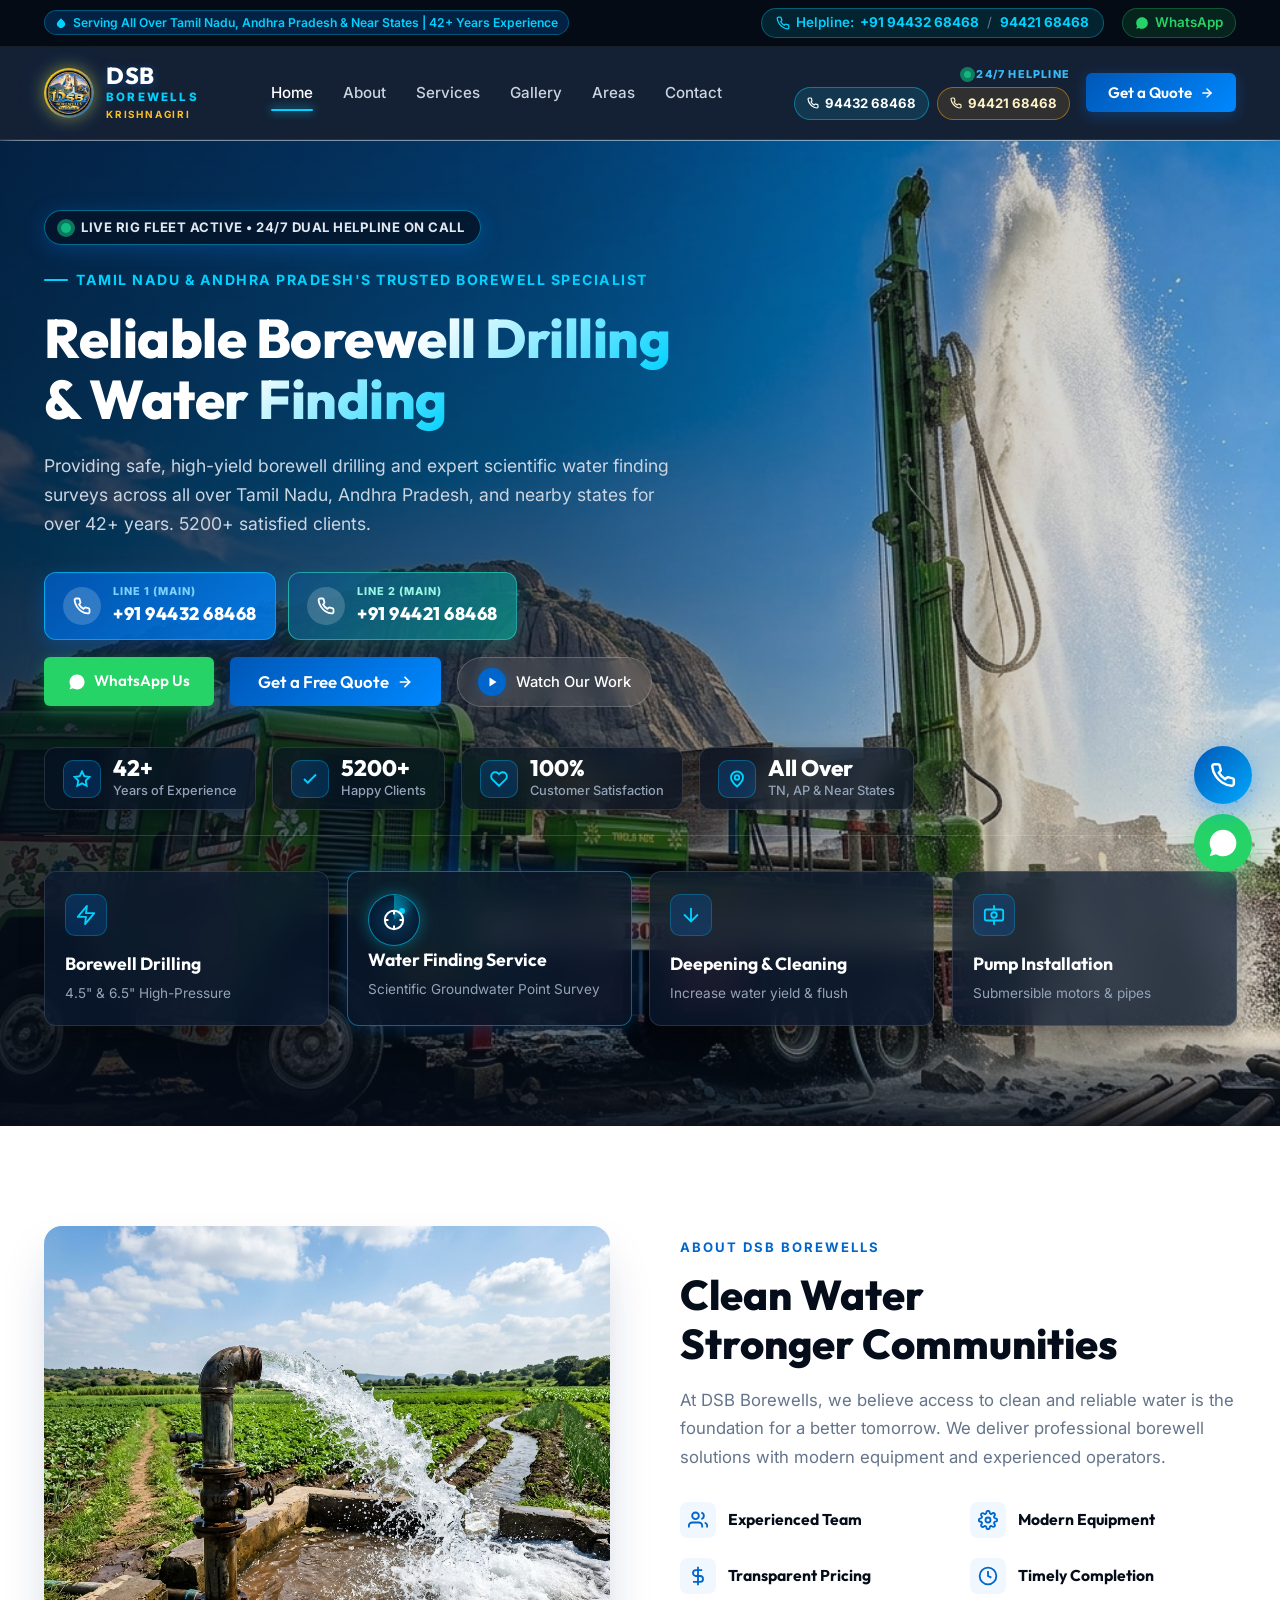
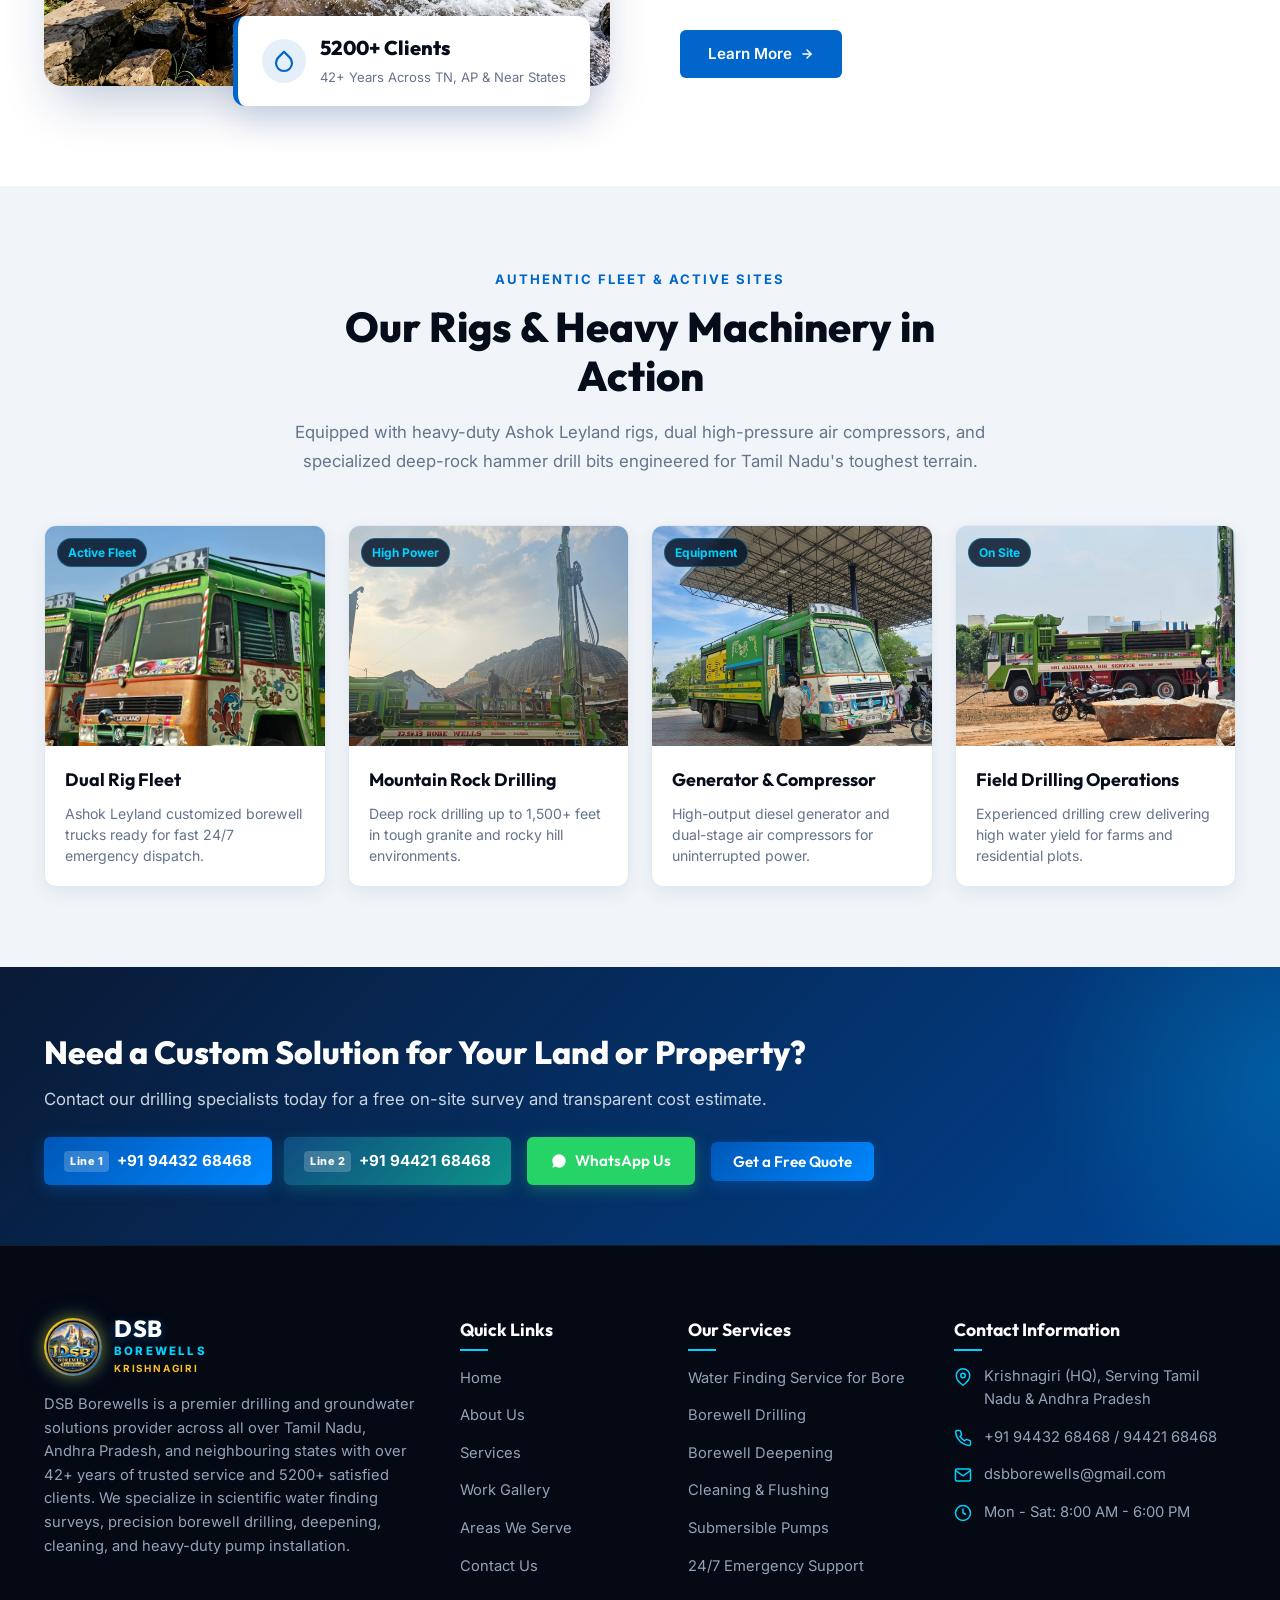
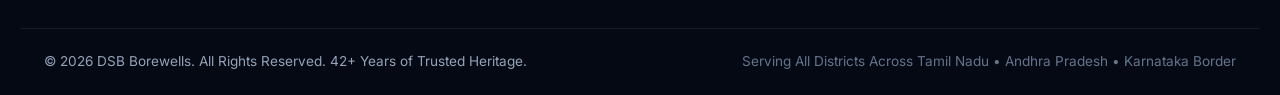
==== index.html @ 8cb4c027 "first commit" ====
<!DOCTYPE html>
<html lang="en">
<head>
  <meta charset="UTF-8">
  <meta name="viewport" content="width=device-width, initial-scale=1.0">
  <title>DSB Borewells | Borewell Drilling &amp; Water Finding Service</title>
  <meta name="description" content="DSB Borewells provides safe, reliable borewell drilling, scientific water finding survey, deepening, cleaning, and pump installation across Tamil Nadu, Andhra Pradesh &amp; near states. 42+ years exp.">
  <link rel="stylesheet" href="css/style.css">
  <link rel="icon" type="image/jpeg" href="assets/images/dsb-logo.jpg">
</head>
<body>

  <!-- Top Notification Bar -->
  <div class="top-bar">
    <div class="container">
      <div class="top-bar-left">
        <span class="top-badge">
          <svg width="12" height="12" viewBox="0 0 24 24" fill="currentColor">
            <path d="M12 2.69l5.66 5.66a8 8 0 1 1-11.31 0z"/>
          </svg>
          Serving All Over Tamil Nadu, Andhra Pradesh &amp; Near States | 42+ Years Experience
        </span>
      </div>
      <div class="top-bar-right">
        <div class="top-call-group">
          <svg width="14" height="14" viewBox="0 0 24 24" fill="none" stroke="currentColor" stroke-width="2.2" stroke-linecap="round" stroke-linejoin="round">
            <path d="M22 16.92v3a2 2 0 0 1-2.18 2 19.79 19.79 0 0 1-8.63-3.07 19.5 19.5 0 0 1-6-6 19.79 19.79 0 0 1-3.07-8.67A2 2 0 0 1 4.11 2h3a2 2 0 0 1 2 1.72 12.84 12.84 0 0 0 .7 2.81 2 2 0 0 1-.45 2.11L8.09 9.91a16 16 0 0 0 6 6l1.27-1.27a2 2 0 0 1 2.11-.45 12.84 12.84 0 0 0 2.81.7A2 2 0 0 1 22 16.92z"></path>
          </svg>
          <span>Helpline:</span>
          <a href="tel:+919443268468" class="top-call-num" title="Call Primary Line 1: +91 94432 68468">+91 94432 68468</a>
          <span class="top-call-sep">/</span>
          <a href="tel:+919442168468" class="top-call-num" title="Call Alternate Line 2: +91 94421 68468">94421 68468</a>
        </div>
        <a href="https://wa.me/919443268468?text=Hi%20DSB%20Borewells,%20I%20would%20like%20to%20get%20a%20quote" target="_blank" rel="noopener noreferrer" class="top-whatsapp-link">
          <svg width="14" height="14" viewBox="0 0 24 24" fill="currentColor">
            <path d="M17.472 14.382c-.301-.15-1.777-.877-2.052-.977-.275-.1-.476-.15-.676.15-.2.301-.777.977-.952 1.177-.175.2-.351.226-.652.075-.301-.15-1.27-.468-2.42-1.493-.895-.798-1.5-1.784-1.675-2.085-.175-.301-.019-.464.132-.614.135-.135.301-.351.451-.527.151-.176.201-.301.302-.502.1-.2.05-.376-.025-.526-.075-.15-.676-1.63-.927-2.232-.244-.587-.492-.507-.676-.516-.175-.008-.376-.01-.577-.01-.2 0-.527.075-.803.376s-1.053 1.028-1.053 2.508 1.078 2.909 1.229 3.11c.15.2 2.122 3.24 5.141 4.542.718.31 1.279.495 1.716.634.721.23 1.378.197 1.897.12.578-.087 1.777-.727 2.028-1.43.25-.702.25-1.304.175-1.43-.075-.125-.276-.2-.577-.35zM12.04 2C6.52 2 2.03 6.49 2.03 12c0 1.98.58 3.82 1.58 5.38L2 22l4.77-1.57C8.24 21.32 10.08 22 12.04 22c5.52 0 10.01-4.49 10.01-10S17.56 2 12.04 2z"/>
          </svg>
          WhatsApp
        </a>
      </div>
    </div>
  </div>

  <!-- Main Navigation -->
  <header class="main-nav" id="mainNav">
    <div class="container nav-container">
      <a href="index.html" class="logo" title="DSB Borewells - Krishnagiri">
        <div class="logo-crest">
          <img src="assets/images/dsb-logo.jpg" alt="DSB Borewells Krishnagiri Logo" class="brand-logo-img">
          <span class="logo-pulse-ring"></span>
        </div>
        <div class="logo-text">
          <span class="brand-name">DSB</span>
          <span class="brand-sub">BOREWELLS</span>
          <span class="brand-loc">KRISHNAGIRI</span>
        </div>
      </a>

      <nav class="nav-menu" id="navMenu">
        <a href="index.html" class="nav-link active">Home</a>
        <a href="about.html" class="nav-link">About</a>
        <a href="services.html" class="nav-link">Services</a>
        <a href="gallery.html" class="nav-link">Gallery</a>
        <a href="areas.html" class="nav-link">Areas</a>
        <a href="contact.html" class="nav-link">Contact</a>
      </nav>

      <div class="nav-actions">
        <div class="nav-call-dual">
          <div class="nav-call-dual-header">
            <span class="live-pulse-beacon" style="width: 7px; height: 7px;"></span> 24/7 HELPLINE
          </div>
          <div class="nav-call-dual-links">
            <a href="tel:+919443268468" class="nav-call-pill" title="Call Line 1: +91 94432 68468">
              <svg width="12" height="12" viewBox="0 0 24 24" fill="none" stroke="currentColor" stroke-width="2.3"><path d="M22 16.92v3a2 2 0 0 1-2.18 2 19.79 19.79 0 0 1-8.63-3.07 19.5 19.5 0 0 1-6-6 19.79 19.79 0 0 1-3.07-8.67A2 2 0 0 1 4.11 2h3a2 2 0 0 1 2 1.72 12.84 12.84 0 0 0 .7 2.81 2 2 0 0 1-.45 2.11L8.09 9.91a16 16 0 0 0 6 6l1.27-1.27a2 2 0 0 1 2.11-.45 12.84 12.84 0 0 0 2.81.7A2 2 0 0 1 22 16.92z"></path></svg>
              <span>94432 68468</span>
            </a>
            <a href="tel:+919442168468" class="nav-call-pill alt-line" title="Call Line 2: +91 94421 68468">
              <svg width="12" height="12" viewBox="0 0 24 24" fill="none" stroke="currentColor" stroke-width="2.3"><path d="M22 16.92v3a2 2 0 0 1-2.18 2 19.79 19.79 0 0 1-8.63-3.07 19.5 19.5 0 0 1-6-6 19.79 19.79 0 0 1-3.07-8.67A2 2 0 0 1 4.11 2h3a2 2 0 0 1 2 1.72 12.84 12.84 0 0 0 .7 2.81 2 2 0 0 1-.45 2.11L8.09 9.91a16 16 0 0 0 6 6l1.27-1.27a2 2 0 0 1 2.11-.45 12.84 12.84 0 0 0 2.81.7A2 2 0 0 1 22 16.92z"></path></svg>
              <span>94421 68468</span>
            </a>
          </div>
        </div>
        <button class="btn-primary open-quote-modal" id="headerQuoteBtn">
          Get a Quote
          <svg width="14" height="14" viewBox="0 0 24 24" fill="none" stroke="currentColor" stroke-width="2.5" stroke-linecap="round" stroke-linejoin="round">
            <line x1="5" y1="12" x2="19" y2="12"></line>
            <polyline points="12 5 19 12 12 19"></polyline>
          </svg>
        </button>
        <button class="mobile-toggle" id="mobileToggle" aria-label="Toggle navigation">
          <span></span>
          <span></span>
          <span></span>
        </button>
      </div>
    </div>
  </header>

  <!-- Hero Section -->
  <section class="hero-section">
    <div class="hero-bg-wrapper">
      <img src="assets/images/hero-rig.jpg" alt="DSB Borewells Industrial Drilling Rig in Action" class="hero-bg-img">
      <canvas id="heroWaterCanvas" class="hero-water-canvas"></canvas>
      <div class="hero-gradient-overlay"></div>
      <div class="hero-gradient-bottom"></div>
    </div>

    <div class="container">
      <div class="hero-content">
        <!-- Live Field Dispatch Status Pill -->
        <div class="hero-live-status-pill">
          <span class="live-pulse-beacon"></span>
          <span>LIVE RIG FLEET ACTIVE &bull; 24/7 DUAL HELPLINE ON CALL</span>
        </div>

        <div class="hero-eyebrow">Tamil Nadu &amp; Andhra Pradesh's Trusted Borewell Specialist</div>
        <h1 class="hero-title">
          Reliable <span>Borewell Drilling</span> &amp; <span>Water Finding</span>
        </h1>
        <p class="hero-description">
          Providing safe, high-yield borewell drilling and expert scientific water finding surveys across all over Tamil Nadu, Andhra Pradesh, and nearby states for over 42+ years. 5200+ satisfied clients.
        </p>

        <!-- Prominent Dual Line Calling & WhatsApp Actions -->
        <div class="hero-cta-group">
          <div class="hero-dual-call-wrapper">
            <a href="tel:+919443268468" class="btn-dual-call-card tilt-card" title="Call Primary Line 1: +91 94432 68468">
              <div class="dual-call-icon">
                <svg width="18" height="18" viewBox="0 0 24 24" fill="none" stroke="currentColor" stroke-width="2.4"><path d="M22 16.92v3a2 2 0 0 1-2.18 2 19.79 19.79 0 0 1-8.63-3.07 19.5 19.5 0 0 1-6-6 19.79 19.79 0 0 1-3.07-8.67A2 2 0 0 1 4.11 2h3a2 2 0 0 1 2 1.72 12.84 12.84 0 0 0 .7 2.81 2 2 0 0 1-.45 2.11L8.09 9.91a16 16 0 0 0 6 6l1.27-1.27a2 2 0 0 1 2.11-.45 12.84 12.84 0 0 0 2.81.7A2 2 0 0 1 22 16.92z"></path></svg>
              </div>
              <div class="dual-call-meta">
                <span class="dual-call-label">Line 1 (Main)</span>
                <span class="dual-call-number">+91 94432 68468</span>
              </div>
            </a>

            <a href="tel:+919442168468" class="btn-dual-call-card alt-line tilt-card" title="Call Alternate Line 2: +91 94421 68468">
              <div class="dual-call-icon">
                <svg width="18" height="18" viewBox="0 0 24 24" fill="none" stroke="currentColor" stroke-width="2.4"><path d="M22 16.92v3a2 2 0 0 1-2.18 2 19.79 19.79 0 0 1-8.63-3.07 19.5 19.5 0 0 1-6-6 19.79 19.79 0 0 1-3.07-8.67A2 2 0 0 1 4.11 2h3a2 2 0 0 1 2 1.72 12.84 12.84 0 0 0 .7 2.81 2 2 0 0 1-.45 2.11L8.09 9.91a16 16 0 0 0 6 6l1.27-1.27a2 2 0 0 1 2.11-.45 12.84 12.84 0 0 0 2.81.7A2 2 0 0 1 22 16.92z"></path></svg>
              </div>
              <div class="dual-call-meta">
                <span class="dual-call-label">Line 2 (Main)</span>
                <span class="dual-call-number">+91 94421 68468</span>
              </div>
            </a>
          </div>

          <a href="https://wa.me/919443268468?text=Hi%20DSB%20Borewells,%20I%20would%20like%20to%20get%20a%20free%20quote" target="_blank" rel="noopener noreferrer" class="btn-whatsapp">
            <svg width="18" height="18" viewBox="0 0 24 24" fill="currentColor">
              <path d="M17.472 14.382c-.301-.15-1.777-.877-2.052-.977-.275-.1-.476-.15-.676.15-.2.301-.777.977-.952 1.177-.175.2-.351.226-.652.075-.301-.15-1.27-.468-2.42-1.493-.895-.798-1.5-1.784-1.675-2.085-.175-.301-.019-.464.132-.614.135-.135.301-.351.451-.527.151-.176.201-.301.302-.502.1-.2.05-.376-.025-.526-.075-.15-.676-1.63-.927-2.232-.244-.587-.492-.507-.676-.516-.175-.008-.376-.01-.577-.01-.2 0-.527.075-.803.376s-1.053 1.028-1.053 2.508 1.078 2.909 1.229 3.11c.15.2 2.122 3.24 5.141 4.542.718.31 1.279.495 1.716.634.721.23 1.378.197 1.897.12.578-.087 1.777-.727 2.028-1.43.25-.702.25-1.304.175-1.43-.075-.125-.276-.2-.577-.35zM12.04 2C6.52 2 2.03 6.49 2.03 12c0 1.98.58 3.82 1.58 5.38L2 22l4.77-1.57C8.24 21.32 10.08 22 12.04 22c5.52 0 10.01-4.49 10.01-10S17.56 2 12.04 2z"/>
            </svg>
            WhatsApp Us
          </a>
          <button class="btn-primary btn-hero-quote open-quote-modal">
            Get a Free Quote
            <svg width="16" height="16" viewBox="0 0 24 24" fill="none" stroke="currentColor" stroke-width="2.5" stroke-linecap="round" stroke-linejoin="round">
              <line x1="5" y1="12" x2="19" y2="12"></line>
              <polyline points="12 5 19 12 12 19"></polyline>
            </svg>
          </button>
          <button class="btn-outline-play open-video-modal">
            <span class="play-circle">
              <svg viewBox="0 0 24 24">
                <polygon points="5 3 19 12 5 21 5 3"></polygon>
              </svg>
            </span>
            Watch Our Work
          </button>
        </div>
      </div>

      <!-- Hero Inline Stats Row -->
      <div class="hero-stats-inline">
        <div class="hero-stat-box tilt-card">
          <div class="hero-stat-icon">
            <svg width="18" height="18" viewBox="0 0 24 24" fill="none" stroke="currentColor" stroke-width="2.5"><path d="M12 2l3.09 6.26L22 9.27l-5 4.87 1.18 6.88L12 17.77l-6.18 3.25L7 14.14 2 9.27l6.91-1.01L12 2z"/></svg>
          </div>
          <div>
            <div class="hero-stat-val" data-count="42" data-suffix="+">42+</div>
            <div class="hero-stat-lbl">Years of Experience</div>
          </div>
        </div>

        <div class="hero-stat-box tilt-card">
          <div class="hero-stat-icon">
            <svg width="18" height="18" viewBox="0 0 24 24" fill="none" stroke="currentColor" stroke-width="2.5"><polyline points="20 6 9 17 4 12"/></svg>
          </div>
          <div>
            <div class="hero-stat-val" data-count="5200" data-suffix="+">5200+</div>
            <div class="hero-stat-lbl">Happy Clients</div>
          </div>
        </div>

        <div class="hero-stat-box tilt-card">
          <div class="hero-stat-icon">
            <svg width="18" height="18" viewBox="0 0 24 24" fill="none" stroke="currentColor" stroke-width="2.5"><path d="M20.84 4.61a5.5 5.5 0 0 0-7.78 0L12 5.67l-1.06-1.06a5.5 5.5 0 0 0-7.78 7.78l1.06 1.06L12 21.23l7.78-7.78 1.06-1.06a5.5 5.5 0 0 0 0-7.78z"/></svg>
          </div>
          <div>
            <div class="hero-stat-val" data-count="100" data-suffix="%">100%</div>
            <div class="hero-stat-lbl">Customer Satisfaction</div>
          </div>
        </div>

        <div class="hero-stat-box tilt-card">
          <div class="hero-stat-icon">
            <svg width="18" height="18" viewBox="0 0 24 24" fill="none" stroke="currentColor" stroke-width="2.5"><circle cx="12" cy="10" r="3"/><path d="M12 2a8 8 0 0 0-8 8c0 5.25 8 12 8 12s8-6.75 8-12a8 8 0 0 0-8-8z"/></svg>
          </div>
          <div>
            <div class="hero-stat-val">All Over</div>
            <div class="hero-stat-lbl">TN, AP &amp; Near States</div>
          </div>
        </div>
      </div>

      <!-- 4 Quick Floating Feature Cards -->
      <div class="hero-cards-grid">
        <a href="services.html" class="hero-service-card tilt-card">
          <div class="hero-card-icon">
            <svg width="22" height="22" viewBox="0 0 24 24" fill="none" stroke="currentColor" stroke-width="2" stroke-linecap="round" stroke-linejoin="round">
              <polygon points="13 2 3 14 12 14 11 22 21 10 12 10 13 2"></polygon>
            </svg>
          </div>
          <h3 class="hero-card-title">Borewell Drilling</h3>
          <p class="hero-card-sub">4.5" &amp; 6.5" High-Pressure</p>
        </a>

        <!-- Highlighted Living Water Finding Service Card with Radar Animation -->
        <a href="services.html" class="hero-service-card tilt-card" style="border-color: rgba(0, 210, 255, 0.45); box-shadow: 0 0 22px rgba(0, 102, 204, 0.35);">
          <div class="water-radar-widget">
            <div class="water-radar-sweep"></div>
            <div class="water-radar-blip" style="top: 25%; left: 60%;"></div>
            <svg width="22" height="22" viewBox="0 0 24 24" fill="none" stroke="#ffffff" stroke-width="2.2" style="position:relative; z-index:2;">
              <circle cx="12" cy="12" r="10"></circle>
              <line x1="22" y1="12" x2="18" y2="12"></line>
              <line x1="6" y1="12" x2="2" y2="12"></line>
              <line x1="12" y1="6" x2="12" y2="2"></line>
              <line x1="12" y1="22" x2="12" y2="18"></line>
            </svg>
          </div>
          <h3 class="hero-card-title">Water Finding Service</h3>
          <p class="hero-card-sub">Scientific Groundwater Point Survey</p>
        </a>

        <a href="services.html" class="hero-service-card tilt-card">
          <div class="hero-card-icon">
            <svg width="22" height="22" viewBox="0 0 24 24" fill="none" stroke="currentColor" stroke-width="2" stroke-linecap="round" stroke-linejoin="round">
              <line x1="12" y1="5" x2="12" y2="19"></line>
              <polyline points="19 12 12 19 5 12"></polyline>
            </svg>
          </div>
          <h3 class="hero-card-title">Deepening &amp; Cleaning</h3>
          <p class="hero-card-sub">Increase water yield &amp; flush</p>
        </a>

        <a href="services.html" class="hero-service-card tilt-card">
          <div class="hero-card-icon">
            <svg width="22" height="22" viewBox="0 0 24 24" fill="none" stroke="currentColor" stroke-width="2" stroke-linecap="round" stroke-linejoin="round">
              <rect x="2" y="6" width="20" height="12" rx="2"></rect>
              <circle cx="12" cy="12" r="3"></circle>
              <path d="M12 2v4"></path>
              <path d="M12 18v4"></path>
            </svg>
          </div>
          <h3 class="hero-card-title">Pump Installation</h3>
          <p class="hero-card-sub">Submersible motors &amp; pipes</p>
        </a>
      </div>
    </div>
  </section>

  <!-- Clean Water, Stronger Communities Story Section -->
  <section class="story-section">
    <div class="container">
      <div class="story-grid">
        <div class="story-image-wrap">
          <img src="assets/images/clean-water.jpg" alt="Pure Groundwater gushing from DSB Borewell" class="story-img-main">
          <div class="story-badge-floating">
            <div class="story-badge-icon">
              <svg width="24" height="24" viewBox="0 0 24 24" fill="none" stroke="currentColor" stroke-width="2.2" stroke-linecap="round" stroke-linejoin="round">
                <path d="M12 2.69l5.66 5.66a8 8 0 1 1-11.31 0z"></path>
              </svg>
            </div>
            <div class="story-badge-text">
              <strong>5200+ Clients</strong>
              <span>42+ Years Across TN, AP &amp; Near States</span>
            </div>
          </div>
        </div>

        <div class="story-content">
          <span class="section-eyebrow">ABOUT DSB BOREWELLS</span>
          <h2 class="section-title">Clean Water<br>Stronger Communities</h2>
          <p class="section-description">
            At DSB Borewells, we believe access to clean and reliable water is the foundation for a better tomorrow. We deliver professional borewell solutions with modern equipment and experienced operators.
          </p>

          <div class="features-2x2-grid">
            <div class="feature-point">
              <div class="feature-point-icon">
                <svg width="20" height="20" viewBox="0 0 24 24" fill="none" stroke="currentColor" stroke-width="2.2">
                  <path d="M17 21v-2a4 4 0 0 0-4-4H5a4 4 0 0 0-4 4v2"></path>
                  <circle cx="9" cy="7" r="4"></circle>
                  <path d="M23 21v-2a4 4 0 0 0-3-3.87"></path>
                  <path d="M16 3.13a4 4 0 0 1 0 7.75"></path>
                </svg>
              </div>
              <span class="feature-point-text">Experienced Team</span>
            </div>

            <div class="feature-point">
              <div class="feature-point-icon">
                <svg width="20" height="20" viewBox="0 0 24 24" fill="none" stroke="currentColor" stroke-width="2.2">
                  <circle cx="12" cy="12" r="3"></circle>
                  <path d="M19.4 15a1.65 1.65 0 0 0 .33 1.82l.06.06a2 2 0 0 1 0 2.83 2 2 0 0 1-2.83 0l-.06-.06a1.65 1.65 0 0 0-1.82-.33 1.65 1.65 0 0 0-1 1.51V21a2 2 0 0 1-2 2 2 2 0 0 1-2-2v-.09A1.65 1.65 0 0 0 9 19.4a1.65 1.65 0 0 0-1.82.33l-.06.06a2 2 0 0 1-2.83 0 2 2 0 0 1 0-2.83l.06-.06a1.65 1.65 0 0 0 .33-1.82 1.65 1.65 0 0 0-1.51-1H3a2 2 0 0 1-2-2 2 2 0 0 1 2-2h.09A1.65 1.65 0 0 0 4.6 9a1.65 1.65 0 0 0-.33-1.82l-.06-.06a2 2 0 0 1 0-2.83 2 2 0 0 1 2.83 0l.06.06a1.65 1.65 0 0 0 1.82.33H9a1.65 1.65 0 0 0 1-1.51V3a2 2 0 0 1 2-2 2 2 0 0 1 2 2v.09a1.65 1.65 0 0 0 1 1.51 1.65 1.65 0 0 0 1.82-.33l.06-.06a2 2 0 0 1 2.83 0 2 2 0 0 1 0 2.83l-.06.06a1.65 1.65 0 0 0-.33 1.82V9a1.65 1.65 0 0 0 1.51 1H21a2 2 0 0 1 2 2 2 2 0 0 1-2 2h-.09a1.65 1.65 0 0 0-1.51 1z"></path>
                </svg>
              </div>
              <span class="feature-point-text">Modern Equipment</span>
            </div>

            <div class="feature-point">
              <div class="feature-point-icon">
                <svg width="20" height="20" viewBox="0 0 24 24" fill="none" stroke="currentColor" stroke-width="2.2">
                  <path d="M12 1v22"></path>
                  <path d="M17 5H9.5a3.5 3.5 0 0 0 0 7h5a3.5 3.5 0 0 1 0 7H6"></path>
                </svg>
              </div>
              <span class="feature-point-text">Transparent Pricing</span>
            </div>

            <div class="feature-point">
              <div class="feature-point-icon">
                <svg width="20" height="20" viewBox="0 0 24 24" fill="none" stroke="currentColor" stroke-width="2.2">
                  <circle cx="12" cy="12" r="10"></circle>
                  <polyline points="12 6 12 12 16 14"></polyline>
                </svg>
              </div>
              <span class="feature-point-text">Timely Completion</span>
            </div>
          </div>

          <a href="about.html" class="btn-learn-more">
            Learn More
            <svg width="14" height="14" viewBox="0 0 24 24" fill="none" stroke="currentColor" stroke-width="2.5" stroke-linecap="round" stroke-linejoin="round">
              <line x1="5" y1="12" x2="19" y2="12"></line>
              <polyline points="12 5 19 12 12 19"></polyline>
            </svg>
          </a>
        </div>
      </div>
    </div>
  </section>

  <!-- Real Fleet Showcase Section -->
  <section class="real-fleet-section">
    <div class="container">
      <div class="section-header-center">
        <span class="section-eyebrow">AUTHENTIC FLEET & ACTIVE SITES</span>
        <h2 class="section-title">Our Rigs & Heavy Machinery in Action</h2>
        <p class="section-description">
          Equipped with heavy-duty Ashok Leyland rigs, dual high-pressure air compressors, and specialized deep-rock hammer drill bits engineered for Tamil Nadu's toughest terrain.
        </p>
      </div>

      <div class="real-fleet-grid">
        <div class="fleet-card">
          <div class="fleet-img-wrap">
            <img src="assets/images/real/dsb-trucks-fleet.jpg" alt="D.S.B Bore Wells Dual Fleet Rigs">
            <span class="fleet-badge">Active Fleet</span>
          </div>
          <div class="fleet-card-body">
            <h3 class="fleet-card-title">Dual Rig Fleet</h3>
            <p class="fleet-card-desc">Ashok Leyland customized borewell trucks ready for fast 24/7 emergency dispatch.</p>
          </div>
        </div>

        <div class="fleet-card">
          <div class="fleet-img-wrap">
            <img src="assets/images/real/dsb-rig-mountain.jpg" alt="D.S.B Bore Wells Mountain Rig in Krishnagiri">
            <span class="fleet-badge">High Power</span>
          </div>
          <div class="fleet-card-body">
            <h3 class="fleet-card-title">Mountain Rock Drilling</h3>
            <p class="fleet-card-desc">Deep rock drilling up to 1,500+ feet in tough granite and rocky hill environments.</p>
          </div>
        </div>

        <div class="fleet-card">
          <div class="fleet-img-wrap">
            <img src="assets/images/real/dsb-rig-pump.jpg" alt="Ashok Leyland Compressor and Generator Rig">
            <span class="fleet-badge">Equipment</span>
          </div>
          <div class="fleet-card-body">
            <h3 class="fleet-card-title">Generator & Compressor</h3>
            <p class="fleet-card-desc">High-output diesel generator and dual-stage air compressors for uninterrupted power.</p>
          </div>
        </div>

        <div class="fleet-card">
          <div class="fleet-img-wrap">
            <img src="assets/images/real/dsb-rig-site.jpg" alt="Active Borewell Drilling Operation">
            <span class="fleet-badge">On Site</span>
          </div>
          <div class="fleet-card-body">
            <h3 class="fleet-card-title">Field Drilling Operations</h3>
            <p class="fleet-card-desc">Experienced drilling crew delivering high water yield for farms and residential plots.</p>
          </div>
        </div>
      </div>
    </div>
  </section>

  <!-- CTA Banner Strip -->
  <section class="cta-banner-strip">
    <div class="container">
      <div class="cta-banner-content">
        <div class="cta-banner-left">
          <h3>Need a Custom Solution for Your Land or Property?</h3>
          <p>Contact our drilling specialists today for a free on-site survey and transparent cost estimate.</p>
        </div>
        <div class="cta-banner-actions">
          <div class="cta-dual-numbers">
            <a href="tel:+919443268468" class="btn-cta-call">
              <span class="cta-tag">Line 1</span>
              <span>+91 94432 68468</span>
            </a>
            <a href="tel:+919442168468" class="btn-cta-call alt-line">
              <span class="cta-tag">Line 2</span>
              <span>+91 94421 68468</span>
            </a>
          </div>
          <a href="https://wa.me/919443268468?text=Hi%20DSB%20Borewells,%20I%20have%20an%20enquiry" target="_blank" rel="noopener noreferrer" class="btn-whatsapp">
            <svg width="16" height="16" viewBox="0 0 24 24" fill="currentColor">
              <path d="M17.472 14.382c-.301-.15-1.777-.877-2.052-.977-.275-.1-.476-.15-.676.15-.2.301-.777.977-.952 1.177-.175.2-.351.226-.652.075-.301-.15-1.27-.468-2.42-1.493-.895-.798-1.5-1.784-1.675-2.085-.175-.301-.019-.464.132-.614.135-.135.301-.351.451-.527.151-.176.201-.301.302-.502.1-.2.05-.376-.025-.526-.075-.15-.676-1.63-.927-2.232-.244-.587-.492-.507-.676-.516-.175-.008-.376-.01-.577-.01-.2 0-.527.075-.803.376s-1.053 1.028-1.053 2.508 1.078 2.909 1.229 3.11c.15.2 2.122 3.24 5.141 4.542.718.31 1.279.495 1.716.634.721.23 1.378.197 1.897.12.578-.087 1.777-.727 2.028-1.43.25-.702.25-1.304.175-1.43-.075-.125-.276-.2-.577-.35zM12.04 2C6.52 2 2.03 6.49 2.03 12c0 1.98.58 3.82 1.58 5.38L2 22l4.77-1.57C8.24 21.32 10.08 22 12.04 22c5.52 0 10.01-4.49 10.01-10S17.56 2 12.04 2z"/>
            </svg>
            WhatsApp Us
          </a>
          <button class="btn-primary open-quote-modal">
            Get a Free Quote
          </button>
        </div>
      </div>
    </div>
  </section>

  <!-- Main Footer -->
  <footer class="main-footer">
    <div class="container footer-grid">
      <div class="footer-col-brand">
        <a href="index.html" class="logo" title="DSB Borewells - Krishnagiri">
          <div class="logo-crest" style="width: 58px; height: 58px;">
            <img src="assets/images/dsb-logo.jpg" alt="DSB Borewells Krishnagiri Logo" class="brand-logo-img">
            <span class="logo-pulse-ring"></span>
          </div>
          <div class="logo-text">
            <span class="brand-name">DSB</span>
            <span class="brand-sub">BOREWELLS</span>
            <span class="brand-loc">KRISHNAGIRI</span>
          </div>
        </a>
        <p>
          DSB Borewells is a premier drilling and groundwater solutions provider across all over Tamil Nadu, Andhra Pradesh, and neighbouring states with over 42+ years of trusted service and 5200+ satisfied clients. We specialize in scientific water finding surveys, precision borewell drilling, deepening, cleaning, and heavy-duty pump installation.
        </p>
      </div>

      <div class="footer-col">
        <h4 class="footer-col-title">Quick Links</h4>
        <ul class="footer-links">
          <li><a href="index.html">Home</a></li>
          <li><a href="about.html">About Us</a></li>
          <li><a href="services.html">Services</a></li>
          <li><a href="gallery.html">Work Gallery</a></li>
          <li><a href="areas.html">Areas We Serve</a></li>
          <li><a href="contact.html">Contact Us</a></li>
        </ul>
      </div>

      <div class="footer-col">
        <h4 class="footer-col-title">Our Services</h4>
        <ul class="footer-links">
          <li><a href="services.html">Water Finding Service for Bore</a></li>
          <li><a href="services.html">Borewell Drilling</a></li>
          <li><a href="services.html">Borewell Deepening</a></li>
          <li><a href="services.html">Cleaning & Flushing</a></li>
          <li><a href="services.html">Submersible Pumps</a></li>
          <li><a href="services.html">24/7 Emergency Support</a></li>
        </ul>
      </div>

      <div class="footer-col">
        <h4 class="footer-col-title">Contact Information</h4>
        <div class="footer-contact-list">
          <div class="footer-contact-item">
            <svg viewBox="0 0 24 24" fill="none" stroke="currentColor" stroke-width="2">
              <path d="M21 10c0 7-9 13-9 13s-9-6-9-13a9 9 0 0 1 18 0z"></path>
              <circle cx="12" cy="10" r="3"></circle>
            </svg>
            <span>Krishnagiri (HQ), Serving Tamil Nadu &amp; Andhra Pradesh</span>
          </div>
          <div class="footer-contact-item">
            <svg viewBox="0 0 24 24" fill="none" stroke="currentColor" stroke-width="2">
              <path d="M22 16.92v3a2 2 0 0 1-2.18 2 19.79 19.79 0 0 1-8.63-3.07 19.5 19.5 0 0 1-6-6 19.79 19.79 0 0 1-3.07-8.67A2 2 0 0 1 4.11 2h3a2 2 0 0 1 2 1.72 12.84 12.84 0 0 0 .7 2.81 2 2 0 0 1-.45 2.11L8.09 9.91a16 16 0 0 0 6 6l1.27-1.27a2 2 0 0 1 2.11-.45 12.84 12.84 0 0 0 2.81.7A2 2 0 0 1 22 16.92z"></path>
            </svg>
            <span><a href="tel:+919443268468" style="color:inherit;">+91 94432 68468</a> / <a href="tel:+919442168468" style="color:inherit;">94421 68468</a></span>
          </div>
          <div class="footer-contact-item">
            <svg viewBox="0 0 24 24" fill="none" stroke="currentColor" stroke-width="2">
              <path d="M4 4h16c1.1 0 2 .9 2 2v12c0 1.1-.9 2-2 2H4c-1.1 0-2-.9-2-2V6c0-1.1.9-2 2-2z"></path>
              <polyline points="22,6 12,13 2,6"></polyline>
            </svg>
            <span>dsbborewells@gmail.com</span>
          </div>
          <div class="footer-contact-item">
            <svg viewBox="0 0 24 24" fill="none" stroke="currentColor" stroke-width="2">
              <circle cx="12" cy="12" r="10"></circle>
              <polyline points="12 6 12 12 16 14"></polyline>
            </svg>
            <span>Mon - Sat: 8:00 AM - 6:00 PM</span>
          </div>
        </div>
      </div>
    </div>

    <div class="footer-bottom">
      <div class="container">
        <div>&copy; 2026 DSB Borewells. All Rights Reserved. 42+ Years of Trusted Heritage.</div>
        <div style="color: #64748b;">Serving All Districts Across Tamil Nadu &bull; Andhra Pradesh &bull; Karnataka Border</div>
      </div>
    </div>
  </footer>

  <!-- Floating Quick Action Buttons -->
  <div class="floating-call-wrap" id="floatingCallWrap">
    <button class="floating-call" id="floatingCallBtn" aria-label="Call DSB Borewells - Line 1: +91 94432 68468 | Line 2: +91 94421 68468">
      <svg viewBox="0 0 24 24" fill="none" stroke="currentColor" stroke-width="2.3" stroke-linecap="round" stroke-linejoin="round">
        <path d="M22 16.92v3a2 2 0 0 1-2.18 2 19.79 19.79 0 0 1-8.63-3.07 19.5 19.5 0 0 1-6-6 19.79 19.79 0 0 1-3.07-8.67A2 2 0 0 1 4.11 2h3a2 2 0 0 1 2 1.72 12.84 12.84 0 0 0 .7 2.81 2 2 0 0 1-.45 2.11L8.09 9.91a16 16 0 0 0 6 6l1.27-1.27a2 2 0 0 1 2.11-.45 12.84 12.84 0 0 0 2.81.7A2 2 0 0 1 22 16.92z"></path>
      </svg>
      <span class="floating-btn-tooltip">Call: +91 94432 68468 / 94421 68468</span>
    </button>
    <div class="floating-call-menu" id="floatingCallMenu">
      <div class="floating-call-menu-title">Call DSB Borewells</div>
      <a href="tel:+919443268468" class="floating-call-item">
        <span class="call-item-icon">
          <svg width="15" height="15" viewBox="0 0 24 24" fill="none" stroke="currentColor" stroke-width="2.2" stroke-linecap="round" stroke-linejoin="round"><path d="M22 16.92v3a2 2 0 0 1-2.18 2 19.79 19.79 0 0 1-8.63-3.07 19.5 19.5 0 0 1-6-6 19.79 19.79 0 0 1-3.07-8.67A2 2 0 0 1 4.11 2h3a2 2 0 0 1 2 1.72 12.84 12.84 0 0 0 .7 2.81 2 2 0 0 1-.45 2.11L8.09 9.91a16 16 0 0 0 6 6l1.27-1.27a2 2 0 0 1 2.11-.45 12.84 12.84 0 0 0 2.81.7A2 2 0 0 1 22 16.92z"></path></svg>
        </span>
        <div class="call-item-text">
          <span class="call-line-name">Line 1 (Primary)</span>
          <span class="call-number">+91 94432 68468</span>
        </div>
      </a>
      <a href="tel:+919442168468" class="floating-call-item">
        <span class="call-item-icon">
          <svg width="15" height="15" viewBox="0 0 24 24" fill="none" stroke="currentColor" stroke-width="2.2" stroke-linecap="round" stroke-linejoin="round"><path d="M22 16.92v3a2 2 0 0 1-2.18 2 19.79 19.79 0 0 1-8.63-3.07 19.5 19.5 0 0 1-6-6 19.79 19.79 0 0 1-3.07-8.67A2 2 0 0 1 4.11 2h3a2 2 0 0 1 2 1.72 12.84 12.84 0 0 0 .7 2.81 2 2 0 0 1-.45 2.11L8.09 9.91a16 16 0 0 0 6 6l1.27-1.27a2 2 0 0 1 2.11-.45 12.84 12.84 0 0 0 2.81.7A2 2 0 0 1 22 16.92z"></path></svg>
        </span>
        <div class="call-item-text">
          <span class="call-line-name">Line 2 (Alternate)</span>
          <span class="call-number">+91 94421 68468</span>
        </div>
      </a>
    </div>
  </div>
  <a href="https://wa.me/919443268468?text=Hi%20DSB%20Borewells,%20I%20have%20an%20enquiry%20regarding%20borewell%20drilling" class="floating-whatsapp" target="_blank" rel="noopener noreferrer" aria-label="Chat on WhatsApp" title="WhatsApp Us">
    <svg viewBox="0 0 24 24">
      <path d="M17.472 14.382c-.301-.15-1.777-.877-2.052-.977-.275-.1-.476-.15-.676.15-.2.301-.777.977-.952 1.177-.175.2-.351.226-.652.075-.301-.15-1.27-.468-2.42-1.493-.895-.798-1.5-1.784-1.675-2.085-.175-.301-.019-.464.132-.614.135-.135.301-.351.451-.527.151-.176.201-.301.302-.502.1-.2.05-.376-.025-.526-.075-.15-.676-1.63-.927-2.232-.244-.587-.492-.507-.676-.516-.175-.008-.376-.01-.577-.01-.2 0-.527.075-.803.376s-1.053 1.028-1.053 2.508 1.078 2.909 1.229 3.11c.15.2 2.122 3.24 5.141 4.542.718.31 1.279.495 1.716.634.721.23 1.378.197 1.897.12.578-.087 1.777-.727 2.028-1.43.25-.702.25-1.304.175-1.43-.075-.125-.276-.2-.577-.35zM12.04 2C6.52 2 2.03 6.49 2.03 12c0 1.98.58 3.82 1.58 5.38L2 22l4.77-1.57C8.24 21.32 10.08 22 12.04 22c5.52 0 10.01-4.49 10.01-10S17.56 2 12.04 2z"/>
    </svg>
    <span class="floating-btn-tooltip">WhatsApp Enquiry</span>
  </a>

  <!-- Quote Modal Popup -->
  <div class="modal-overlay" id="quoteModal">
    <div class="modal-dialog">
      <div class="modal-header">
        <button class="modal-close-btn close-modal-btn" aria-label="Close modal">&times;</button>
        <h3>Get a Free Quote</h3>
        <p>Fill in the details below and our team will get back to you soon.</p>
      </div>
      <div class="modal-body">
        <form id="quoteForm">
          <div class="form-grid-2">
            <div class="form-group">
              <label class="form-label" for="quoteName">Your Name *</label>
              <input type="text" id="quoteName" class="form-input" placeholder="Enter your name" required>
            </div>
            <div class="form-group">
              <label class="form-label" for="quotePhone">Phone Number *</label>
              <input type="tel" id="quotePhone" class="form-input" placeholder="Enter your phone number" required>
            </div>
          </div>

          <div class="form-grid-2">
            <div class="form-group">
              <label class="form-label" for="quoteLocation">Location (District/Taluk) *</label>
              <input type="text" id="quoteLocation" class="form-input" placeholder="e.g. Krishnagiri, Kuppam, Chittoor..." required>
            </div>
            <div class="form-group">
              <label class="form-label" for="quoteService">Required Service *</label>
              <select id="quoteService" class="form-select" required>
                <option value="">Select a service</option>
                <option value="survey">Water Finding Service for Bore (Survey)</option>
                <option value="drilling" selected>Borewell Drilling (New 4.5" / 6.5")</option>
                <option value="deepening">Borewell Deepening</option>
                <option value="cleaning">Cleaning & Flushing</option>
                <option value="pump">Pump Installation</option>
                <option value="other">Maintenance / Other</option>
              </select>
            </div>
          </div>

          <div class="form-group">
            <label class="form-label" for="quoteMessage">Message / Requirements</label>
            <textarea id="quoteMessage" class="form-textarea" rows="3" placeholder="Tell us your requirements (approx. depth, land type, timeline)..."></textarea>
          </div>

          <button type="submit" class="form-submit-btn">
            Send Enquiry
            <svg width="15" height="15" viewBox="0 0 24 24" fill="none" stroke="currentColor" stroke-width="2.5" style="display:inline-block; vertical-align:middle; margin-left:6px;">
              <line x1="22" y1="2" x2="11" y2="13"></line>
              <polygon points="22 2 15 22 11 13 2 9 22 2"></polygon>
            </svg>
          </button>
        </form>
      </div>
    </div>
  </div>

  <!-- Video Showcase Modal -->
  <div class="modal-overlay" id="videoModal">
    <div class="modal-dialog video-modal-dialog">
      <button class="modal-close-btn close-video-btn" style="z-index: 10; top: 10px; right: 10px;" aria-label="Close video">&times;</button>
      <div class="video-container">
        <!-- High quality responsive embedded video placeholder / demo video clip -->
        <iframe src="https://www.youtube-nocookie.com/embed/dQw4w9WgXcQ?autoplay=0" title="DSB Borewells Drilling Process" allow="accelerometer; autoplay; clipboard-write; encrypted-media; gyroscope; picture-in-picture" allowfullscreen></iframe>
      </div>
    </div>
  </div>

  <script src="js/main.js"></script>
</body>
</html>
---- css/style.css ----
/* ==========================================================================
   DSB BOREWELLS - Modern Premium Design System
   ========================================================================== */

@import url('https://fonts.googleapis.com/css2?family=Inter:wght@300;400;500;600;700;800&family=Outfit:wght@400;500;600;700;800;900&display=swap');

:root {
  /* Color Palette */
  --primary: #0066cc;
  --primary-hover: #0052a3;
  --primary-glow: rgba(0, 102, 204, 0.35);
  --primary-gradient: linear-gradient(135deg, #0057b7 0%, #0088ff 100%);
  --cyan-accent: #00d2ff;
  --cyan-glow: rgba(0, 210, 255, 0.4);
  
  --dark-navy: #050d1a;
  --dark-hero: #08162b;
  --navy-card: rgba(14, 29, 53, 0.85);
  --navy-border: rgba(255, 255, 255, 0.12);
  --navy-glass: rgba(11, 26, 49, 0.72);
  
  --whatsapp-green: #25D366;
  --whatsapp-hover: #1ebd5a;
  
  --text-dark: #0f172a;
  --text-muted: #64748b;
  --text-light: #94a3b8;
  --text-white: #ffffff;
  
  --bg-white: #ffffff;
  --bg-light: #f8fafc;
  --bg-light-blue: #f0f7ff;
  --border-light: #e2e8f0;
  
  /* Fonts */
  --font-heading: 'Outfit', sans-serif;
  --font-body: 'Inter', sans-serif;

  /* Shadows */
  --shadow-sm: 0 2px 4px rgba(0, 0, 0, 0.05);
  --shadow-md: 0 6px 18px rgba(0, 50, 120, 0.08);
  --shadow-lg: 0 15px 35px -5px rgba(0, 50, 120, 0.12), 0 5px 15px rgba(0, 0, 0, 0.04);
  --shadow-xl: 0 25px 50px -12px rgba(0, 40, 100, 0.25);
  --shadow-glow: 0 0 25px rgba(0, 140, 255, 0.4);
  
  /* Border Radius */
  --radius-sm: 6px;
  --radius-md: 12px;
  --radius-lg: 18px;
  --radius-xl: 24px;
  --radius-pill: 9999px;
  
  /* Transitions */
  --transition: all 0.3s cubic-bezier(0.25, 0.8, 0.25, 1);
}

/* Base & Reset */
*, *::before, *::after {
  box-sizing: border-box;
  margin: 0;
  padding: 0;
}

html {
  scroll-behavior: smooth;
  font-size: 16px;
}

body {
  font-family: var(--font-body);
  color: var(--text-dark);
  background-color: var(--bg-white);
  line-height: 1.6;
  overflow-x: hidden;
  -webkit-font-smoothing: antialiased;
}

img {
  max-width: 100%;
  height: auto;
  display: block;
}

a {
  text-decoration: none;
  color: inherit;
  transition: var(--transition);
}

ul {
  list-style: none;
}

button, input, select, textarea {
  font-family: inherit;
}

.container {
  width: 100%;
  max-width: 1240px;
  margin: 0 auto;
  padding: 0 24px;
}

/* ==========================================================================
   TOP NOTIFICATION BAR
   ========================================================================== */
.top-bar {
  background: #040b15;
  color: #94a3b8;
  font-size: 0.84rem;
  border-bottom: 1px solid rgba(255, 255, 255, 0.08);
  padding: 8px 0;
  position: relative;
  z-index: 50;
}

.top-bar .container {
  display: flex;
  justify-content: space-between;
  align-items: center;
  flex-wrap: wrap;
  gap: 12px;
}

.top-bar-left {
  display: flex;
  align-items: center;
  gap: 8px;
}

.top-badge {
  display: inline-flex;
  align-items: center;
  gap: 6px;
  background: rgba(0, 102, 204, 0.25);
  color: var(--cyan-accent);
  padding: 2px 10px;
  border-radius: var(--radius-pill);
  font-size: 0.76rem;
  font-weight: 600;
  border: 1px solid rgba(0, 210, 255, 0.3);
}

.top-bar-right {
  display: flex;
  align-items: center;
  gap: 18px;
}

.top-phone-link {
  display: flex;
  align-items: center;
  gap: 6px;
  color: #e2e8f0;
  font-weight: 600;
  letter-spacing: 0.2px;
}
.top-phone-link:hover {
  color: var(--cyan-accent);
}

.top-call-link {
  display: inline-flex;
  align-items: center;
  gap: 6px;
  color: #00d2ff;
  font-weight: 600;
  background: rgba(0, 210, 255, 0.12);
  padding: 3px 12px;
  border-radius: var(--radius-pill);
  border: 1px solid rgba(0, 210, 255, 0.35);
  transition: var(--transition);
  text-decoration: none;
}
.top-call-link:hover {
  background: var(--cyan-accent);
  color: #040b15;
  box-shadow: 0 0 15px rgba(0, 210, 255, 0.45);
}

.top-call-group {
  display: inline-flex;
  align-items: center;
  gap: 6px;
  color: #00d2ff;
  font-weight: 600;
  background: rgba(0, 210, 255, 0.12);
  padding: 3px 14px;
  border-radius: var(--radius-pill);
  border: 1px solid rgba(0, 210, 255, 0.35);
  font-size: 0.84rem;
}
.top-call-group svg {
  color: var(--cyan-accent);
  flex-shrink: 0;
}
.top-call-num {
  color: #00d2ff;
  font-weight: 700;
  text-decoration: none;
  transition: var(--transition);
}
.top-call-num:hover {
  color: #ffffff;
  text-decoration: underline;
}
.top-call-sep {
  color: rgba(255, 255, 255, 0.4);
  font-weight: 400;
  margin: 0 2px;
}

.top-whatsapp-link {
  display: inline-flex;
  align-items: center;
  gap: 6px;
  color: #25D366;
  font-weight: 600;
  background: rgba(37, 211, 102, 0.12);
  padding: 3px 12px;
  border-radius: var(--radius-pill);
  border: 1px solid rgba(37, 211, 102, 0.3);
  transition: var(--transition);
}
.top-whatsapp-link:hover {
  background: #25D366;
  color: #fff;
  box-shadow: 0 0 15px rgba(37, 211, 102, 0.4);
}

/* ==========================================================================
   NAVIGATION BAR
   ========================================================================== */
.main-nav {
  position: sticky;
  top: 0;
  background: rgba(8, 22, 43, 0.95);
  backdrop-filter: blur(14px);
  -webkit-backdrop-filter: blur(14px);
  border-bottom: 1px solid rgba(255, 255, 255, 0.08);
  z-index: 1000;
  transition: var(--transition);
}

.main-nav.scrolled {
  background: rgba(5, 13, 26, 0.98);
  box-shadow: 0 10px 30px rgba(0, 0, 0, 0.4);
}

.nav-container {
  display: flex;
  align-items: center;
  justify-content: space-between;
  padding: 16px 24px;
}

.logo {
  display: flex;
  align-items: center;
  gap: 12px;
  text-decoration: none;
  position: relative;
}

.logo-crest {
  width: 50px;
  height: 50px;
  border-radius: 50%;
  position: relative;
  display: flex;
  align-items: center;
  justify-content: center;
  background: linear-gradient(135deg, #ffd700 0%, #d4af37 40%, #0066cc 100%);
  padding: 2px;
  box-shadow: 0 0 16px rgba(255, 215, 0, 0.45), 0 0 25px rgba(0, 102, 204, 0.35);
  transition: transform 0.4s cubic-bezier(0.34, 1.56, 0.64, 1), box-shadow 0.4s ease;
  flex-shrink: 0;
}

.brand-logo-img {
  width: 100%;
  height: 100%;
  border-radius: 50%;
  object-fit: cover;
  display: block;
  background: #050d1a;
  border: 1.5px solid rgba(255, 255, 255, 0.3);
  transition: transform 0.5s ease;
}

.logo-pulse-ring {
  position: absolute;
  top: -4px;
  left: -4px;
  right: -4px;
  bottom: -4px;
  border-radius: 50%;
  border: 1.5px solid rgba(0, 210, 255, 0.6);
  opacity: 0;
  animation: logoPulseRing 2.6s infinite cubic-bezier(0.215, 0.61, 0.355, 1);
  pointer-events: none;
}

@keyframes logoPulseRing {
  0% {
    transform: scale(0.95);
    opacity: 0.8;
  }
  50% {
    opacity: 0.4;
  }
  100% {
    transform: scale(1.3);
    opacity: 0;
  }
}

.logo:hover .logo-crest {
  transform: scale(1.1) rotate(4deg);
  box-shadow: 0 0 25px rgba(255, 215, 0, 0.7), 0 0 35px rgba(0, 210, 255, 0.6);
}

.logo:hover .brand-logo-img {
  transform: scale(1.05);
}

.logo-icon {
  width: 44px;
  height: 44px;
  background: var(--primary-gradient);
  border-radius: 12px;
  display: flex;
  align-items: center;
  justify-content: center;
  box-shadow: 0 4px 15px var(--primary-glow);
  position: relative;
  overflow: hidden;
}

.logo-icon svg {
  width: 24px;
  height: 24px;
  fill: #fff;
}

.logo-text {
  display: flex;
  flex-direction: column;
}

.brand-name {
  font-family: var(--font-heading);
  font-size: 1.45rem;
  font-weight: 800;
  letter-spacing: 0.5px;
  color: #ffffff;
  line-height: 1.1;
  text-shadow: 0 2px 10px rgba(0, 102, 204, 0.5);
}

.brand-sub {
  font-size: 0.72rem;
  font-weight: 800;
  letter-spacing: 2.2px;
  color: var(--cyan-accent);
  text-transform: uppercase;
}

.brand-loc {
  font-size: 0.62rem;
  font-weight: 700;
  letter-spacing: 1.8px;
  color: #fbbf24;
  text-transform: uppercase;
  margin-top: 1px;
}

.nav-menu {
  display: flex;
  align-items: center;
  gap: 30px;
}

.nav-link {
  color: #cbd5e1;
  font-size: 0.95rem;
  font-weight: 500;
  position: relative;
  padding: 6px 0;
  transition: var(--transition);
}

.nav-link:hover,
.nav-link.active {
  color: #ffffff;
}

.nav-link.active::after,
.nav-link:hover::after {
  content: '';
  position: absolute;
  bottom: 0;
  left: 0;
  width: 100%;
  height: 2.5px;
  background: var(--cyan-accent);
  border-radius: 4px;
  box-shadow: 0 0 10px var(--cyan-accent);
}

.nav-actions {
  display: flex;
  align-items: center;
  gap: 16px;
}

.btn-primary {
  display: inline-flex;
  align-items: center;
  gap: 8px;
  background: var(--primary-gradient);
  color: #ffffff;
  font-family: var(--font-heading);
  font-weight: 600;
  font-size: 0.95rem;
  padding: 10px 22px;
  border-radius: var(--radius-sm);
  border: none;
  cursor: pointer;
  box-shadow: 0 4px 14px var(--primary-glow);
  transition: var(--transition);
  text-decoration: none;
}

.btn-primary:hover {
  transform: translateY(-2px);
  box-shadow: 0 6px 20px rgba(0, 114, 255, 0.45);
  background: linear-gradient(135deg, #0066ee 0%, #1e96ff 100%);
}

.btn-whatsapp {
  display: inline-flex;
  align-items: center;
  gap: 8px;
  background: var(--whatsapp-green);
  color: #ffffff;
  font-family: var(--font-heading);
  font-weight: 600;
  font-size: 0.95rem;
  padding: 12px 24px;
  border-radius: var(--radius-sm);
  border: none;
  cursor: pointer;
  box-shadow: 0 4px 15px rgba(37, 211, 102, 0.35);
  transition: var(--transition);
  text-decoration: none;
}

.btn-whatsapp:hover {
  background: var(--whatsapp-hover);
  transform: translateY(-2px);
  box-shadow: 0 8px 22px rgba(37, 211, 102, 0.5);
}

/* Direct Phone Call Buttons */
.btn-call {
  display: inline-flex;
  align-items: center;
  gap: 8px;
  background: linear-gradient(135deg, #0057b7 0%, #0088ff 100%);
  color: #ffffff;
  font-family: var(--font-heading);
  font-weight: 600;
  font-size: 0.95rem;
  padding: 12px 24px;
  border-radius: var(--radius-sm);
  border: none;
  cursor: pointer;
  box-shadow: 0 4px 15px rgba(0, 102, 204, 0.4);
  transition: var(--transition);
  text-decoration: none;
}

.btn-call:hover {
  background: linear-gradient(135deg, #0066ee 0%, #1e96ff 100%);
  transform: translateY(-2px);
  box-shadow: 0 8px 25px rgba(0, 136, 255, 0.55);
  color: #ffffff;
}

.btn-call-nav {
  display: inline-flex;
  align-items: center;
  gap: 7px;
  background: rgba(0, 210, 255, 0.1);
  color: #ffffff;
  border: 1.5px solid rgba(0, 210, 255, 0.45);
  padding: 8px 16px;
  border-radius: var(--radius-sm);
  font-family: var(--font-heading);
  font-weight: 600;
  font-size: 0.9rem;
  letter-spacing: 0.2px;
  text-decoration: none;
  transition: var(--transition);
  white-space: nowrap;
}

.btn-call-nav svg {
  color: var(--cyan-accent);
  transition: var(--transition);
  flex-shrink: 0;
}

.btn-call-nav:hover {
  background: var(--cyan-accent);
  color: #040b15;
  border-color: var(--cyan-accent);
  box-shadow: 0 0 18px var(--cyan-glow);
  transform: translateY(-2px);
}

.btn-call-nav:hover svg {
  color: #040b15;
}

.btn-call-hero {
  display: inline-flex;
  align-items: center;
  gap: 8px;
  background: rgba(0, 210, 255, 0.15);
  color: #ffffff;
  border: 1.5px solid var(--cyan-accent);
  padding: 12px 24px;
  border-radius: var(--radius-sm);
  font-family: var(--font-heading);
  font-weight: 600;
  font-size: 0.95rem;
  transition: var(--transition);
  text-decoration: none;
  box-shadow: 0 4px 15px rgba(0, 210, 255, 0.25);
}

.btn-call-hero:hover {
  background: var(--cyan-accent);
  color: #040b15;
  box-shadow: 0 6px 24px var(--cyan-glow);
  transform: translateY(-2px);
}

.btn-call-banner {
  display: inline-flex;
  align-items: center;
  gap: 8px;
  background: linear-gradient(135deg, #0057b7 0%, #0088ff 100%);
  color: #ffffff;
  font-family: var(--font-heading);
  font-weight: 600;
  font-size: 0.95rem;
  padding: 11px 22px;
  border-radius: var(--radius-sm);
  text-decoration: none;
  box-shadow: 0 4px 15px rgba(0, 102, 204, 0.4);
  transition: var(--transition);
}

.btn-call-banner:hover {
  background: linear-gradient(135deg, #0066ee 0%, #1e96ff 100%);
  transform: translateY(-2px);
  box-shadow: 0 8px 25px rgba(0, 136, 255, 0.55);
  color: #ffffff;
}

.btn-outline-white {
  display: inline-flex;
  align-items: center;
  gap: 8px;
  background: rgba(255, 255, 255, 0.08);
  border: 1.5px solid rgba(255, 255, 255, 0.3);
  backdrop-filter: blur(8px);
  color: #ffffff;
  font-family: var(--font-heading);
  font-weight: 600;
  font-size: 0.95rem;
  padding: 11px 22px;
  border-radius: var(--radius-sm);
  cursor: pointer;
  transition: var(--transition);
  text-decoration: none;
}

.btn-outline-white:hover {
  background: rgba(255, 255, 255, 0.18);
  border-color: rgba(255, 255, 255, 0.6);
  transform: translateY(-2px);
  color: #ffffff;
}

.page-banner-actions {
  display: flex;
  align-items: center;
  gap: 14px;
  flex-wrap: wrap;
  margin-top: 20px;
}

.btn-outline-play {
  display: inline-flex;
  align-items: center;
  gap: 10px;
  background: rgba(255, 255, 255, 0.08);
  border: 1px solid rgba(255, 255, 255, 0.2);
  backdrop-filter: blur(8px);
  color: #ffffff;
  padding: 10px 20px;
  border-radius: var(--radius-pill);
  font-size: 0.92rem;
  font-weight: 500;
  cursor: pointer;
  transition: var(--transition);
}

.btn-outline-play:hover {
  background: rgba(255, 255, 255, 0.16);
  border-color: rgba(255, 255, 255, 0.4);
  transform: translateY(-2px);
}

.play-circle {
  width: 28px;
  height: 28px;
  background: var(--primary);
  border-radius: 50%;
  display: flex;
  align-items: center;
  justify-content: center;
  box-shadow: 0 0 10px var(--primary-glow);
}

.play-circle svg {
  width: 12px;
  height: 12px;
  fill: #fff;
  margin-left: 2px;
}

/* Mobile Toggle */
.mobile-toggle {
  display: none;
  background: none;
  border: none;
  cursor: pointer;
  padding: 8px;
}

.mobile-toggle span {
  display: block;
  width: 24px;
  height: 2.5px;
  background: #ffffff;
  margin: 5px 0;
  border-radius: 2px;
  transition: var(--transition);
}

/* ==========================================================================
   HERO SECTION
   ========================================================================== */
.hero-section {
  position: relative;
  min-height: 85vh;
  display: flex;
  align-items: center;
  background-color: var(--dark-hero);
  color: #ffffff;
  overflow: hidden;
  padding: 70px 0 100px;
}

.hero-section .container {
  position: relative;
  z-index: 5;
}

.hero-bg-wrapper {
  position: absolute;
  top: 0;
  left: 0;
  right: 0;
  bottom: 0;
  width: 100%;
  height: 100%;
  z-index: 1;
}

.hero-bg-img {
  width: 100%;
  height: 100%;
  object-fit: cover;
  object-position: center center;
}

/* Softer gradient overlay so the green rig truck, mountain, and water are vividly visible */
.hero-gradient-overlay {
  position: absolute;
  top: 0;
  left: 0;
  right: 0;
  bottom: 0;
  background: linear-gradient(
    90deg, 
    rgba(5, 13, 26, 0.75) 0%, 
    rgba(5, 13, 26, 0.52) 42%, 
    rgba(5, 13, 26, 0.20) 75%, 
    rgba(5, 13, 26, 0.08) 100%
  );
  z-index: 2;
}

.hero-gradient-bottom {
  position: absolute;
  bottom: 0;
  left: 0;
  right: 0;
  height: 90px;
  background: linear-gradient(to top, rgba(5, 13, 26, 0.85), transparent);
  z-index: 2;
}

.hero-content {
  position: relative;
  z-index: 3;
  max-width: 640px;
}

.hero-eyebrow {
  display: inline-flex;
  align-items: center;
  gap: 8px;
  color: var(--cyan-accent);
  font-size: 0.88rem;
  font-weight: 700;
  text-transform: uppercase;
  letter-spacing: 1.5px;
  margin-bottom: 16px;
}

.hero-eyebrow::before {
  content: '';
  width: 24px;
  height: 2px;
  background: var(--cyan-accent);
  border-radius: 2px;
}

.hero-title {
  font-family: var(--font-heading);
  font-size: 3.4rem;
  font-weight: 800;
  line-height: 1.12;
  letter-spacing: -0.5px;
  margin-bottom: 22px;
  color: #ffffff;
}

.hero-title span {
  background: linear-gradient(135deg, #ffffff 40%, var(--cyan-accent) 100%);
  -webkit-background-clip: text;
  -webkit-text-fill-color: transparent;
}

.hero-description {
  font-size: 1.1rem;
  color: #cbd5e1;
  line-height: 1.65;
  margin-bottom: 34px;
}

.hero-cta-group {
  display: flex;
  align-items: center;
  flex-wrap: wrap;
  gap: 16px;
  margin-bottom: 40px;
}

.btn-hero-quote {
  padding: 14px 28px;
  font-size: 1.05rem;
}

/* Hero Inline Stats */
.hero-stats-inline {
  display: flex;
  align-items: center;
  flex-wrap: wrap;
  gap: 16px;
  margin-bottom: 35px;
  padding-bottom: 25px;
  border-bottom: 1px solid rgba(255, 255, 255, 0.15);
}

.hero-stat-box {
  display: flex;
  align-items: center;
  gap: 12px;
  background: rgba(6, 17, 34, 0.65);
  backdrop-filter: blur(12px);
  -webkit-backdrop-filter: blur(12px);
  padding: 8px 18px;
  border-radius: var(--radius-md);
  border: 1px solid rgba(255, 255, 255, 0.12);
  box-shadow: 0 4px 15px rgba(0, 0, 0, 0.25);
}

.hero-stat-icon {
  width: 38px;
  height: 38px;
  background: rgba(0, 102, 204, 0.25);
  border: 1px solid rgba(0, 210, 255, 0.3);
  border-radius: 10px;
  display: flex;
  align-items: center;
  justify-content: center;
  color: var(--cyan-accent);
}

.hero-stat-val {
  font-family: var(--font-heading);
  font-size: 1.4rem;
  font-weight: 800;
  color: #ffffff;
  line-height: 1.1;
}

.hero-stat-lbl {
  font-size: 0.8rem;
  color: #94a3b8;
  font-weight: 500;
}

/* Floating Service Highlights inside Hero */
.hero-cards-grid {
  position: relative;
  z-index: 10;
  margin-top: 10px;
  display: grid;
  grid-template-columns: repeat(4, 1fr);
  gap: 18px;
}

.hero-service-card {
  background: var(--navy-glass);
  backdrop-filter: blur(16px);
  -webkit-backdrop-filter: blur(16px);
  border: 1px solid var(--navy-border);
  border-radius: var(--radius-md);
  padding: 22px 20px;
  color: #fff;
  transition: var(--transition);
  position: relative;
  overflow: hidden;
  box-shadow: 0 10px 25px rgba(0, 0, 0, 0.3);
}

.hero-service-card::before {
  content: '';
  position: absolute;
  top: 0;
  left: 0;
  width: 4px;
  height: 100%;
  background: var(--primary);
  opacity: 0;
  transition: var(--transition);
}

.hero-service-card:hover {
  transform: translateY(-6px);
  background: rgba(15, 34, 64, 0.92);
  border-color: rgba(0, 210, 255, 0.3);
  box-shadow: 0 16px 30px rgba(0, 0, 0, 0.4), 0 0 15px rgba(0, 102, 204, 0.25);
}

.hero-service-card:hover::before {
  opacity: 1;
}

.hero-card-icon {
  width: 42px;
  height: 42px;
  background: rgba(0, 102, 204, 0.25);
  border: 1px solid rgba(0, 210, 255, 0.25);
  border-radius: 10px;
  display: flex;
  align-items: center;
  justify-content: center;
  color: var(--cyan-accent);
  margin-bottom: 14px;
  transition: var(--transition);
}

.hero-service-card:hover .hero-card-icon {
  background: var(--primary);
  color: #fff;
  transform: scale(1.08);
}

.hero-card-title {
  font-family: var(--font-heading);
  font-size: 1.1rem;
  font-weight: 700;
  margin-bottom: 6px;
  color: #ffffff;
}

.hero-card-sub {
  font-size: 0.85rem;
  color: #94a3b8;
  line-height: 1.4;
}

/* ==========================================================================
   STATS BAR
   ========================================================================== */
.stats-bar-section {
  background: #040d1a;
  padding: 38px 0;
  border-bottom: 1px solid rgba(255, 255, 255, 0.08);
}

.stats-grid {
  display: grid;
  grid-template-columns: repeat(4, 1fr);
  gap: 24px;
}

.stat-item {
  display: flex;
  align-items: center;
  gap: 16px;
  padding: 10px;
}

.stat-icon-wrap {
  width: 48px;
  height: 48px;
  background: rgba(0, 102, 204, 0.15);
  border: 1px solid rgba(0, 210, 255, 0.25);
  border-radius: 12px;
  display: flex;
  align-items: center;
  justify-content: center;
  color: var(--cyan-accent);
  flex-shrink: 0;
}

.stat-number {
  font-family: var(--font-heading);
  font-size: 1.85rem;
  font-weight: 800;
  color: #ffffff;
  line-height: 1.1;
}

.stat-label {
  font-size: 0.85rem;
  color: #94a3b8;
  font-weight: 500;
}

/* ==========================================================================
   ABOUT STORY / CLEAN WATER SECTION
   ========================================================================== */
.story-section {
  padding: 100px 0;
  background: #ffffff;
}

.story-grid {
  display: grid;
  grid-template-columns: 1fr 1fr;
  gap: 60px;
  align-items: center;
}

.story-image-wrap {
  position: relative;
}

.story-img-main {
  width: 100%;
  height: 460px;
  object-fit: cover;
  border-radius: var(--radius-lg);
  box-shadow: var(--shadow-xl);
}

.story-badge-floating {
  position: absolute;
  bottom: -20px;
  right: 20px;
  background: #ffffff;
  padding: 16px 24px;
  border-radius: var(--radius-md);
  box-shadow: 0 15px 35px rgba(0, 50, 120, 0.15);
  display: flex;
  align-items: center;
  gap: 14px;
  border-left: 5px solid var(--primary);
}

.story-badge-icon {
  width: 44px;
  height: 44px;
  background: rgba(0, 102, 204, 0.1);
  border-radius: 50%;
  display: flex;
  align-items: center;
  justify-content: center;
  color: var(--primary);
}

.story-badge-text strong {
  display: block;
  font-family: var(--font-heading);
  font-size: 1.25rem;
  font-weight: 800;
  color: var(--dark-navy);
}

.story-badge-text span {
  font-size: 0.82rem;
  color: var(--text-muted);
}

.story-content {
  padding-left: 10px;
}

.section-eyebrow {
  display: inline-flex;
  align-items: center;
  gap: 8px;
  color: var(--primary);
  font-size: 0.82rem;
  font-weight: 700;
  text-transform: uppercase;
  letter-spacing: 2px;
  margin-bottom: 12px;
}

.section-title {
  font-family: var(--font-heading);
  font-size: 2.6rem;
  font-weight: 800;
  color: var(--dark-navy);
  line-height: 1.18;
  margin-bottom: 18px;
}

.section-description {
  font-size: 1.05rem;
  color: var(--text-muted);
  line-height: 1.7;
  margin-bottom: 30px;
}

.features-2x2-grid {
  display: grid;
  grid-template-columns: 1fr 1fr;
  gap: 20px 24px;
  margin-bottom: 36px;
}

.feature-point {
  display: flex;
  align-items: center;
  gap: 12px;
}

.feature-point-icon {
  width: 36px;
  height: 36px;
  background: var(--bg-light-blue);
  color: var(--primary);
  border-radius: 8px;
  display: flex;
  align-items: center;
  justify-content: center;
  flex-shrink: 0;
  font-size: 1rem;
}

.feature-point-text {
  font-family: var(--font-heading);
  font-weight: 700;
  font-size: 0.98rem;
  color: var(--dark-navy);
}

.btn-learn-more {
  display: inline-flex;
  align-items: center;
  gap: 8px;
  background: var(--primary);
  color: #fff;
  padding: 12px 28px;
  border-radius: var(--radius-sm);
  font-weight: 600;
  font-size: 0.95rem;
  transition: var(--transition);
}

.btn-learn-more:hover {
  background: var(--primary-hover);
  transform: translateX(4px);
  box-shadow: 0 4px 15px var(--primary-glow);
}

/* ==========================================================================
   REAL FLEET & EQUIPMENT SHOWCASE
   ========================================================================== */
.real-fleet-section {
  padding: 80px 0;
  background: #f1f5f9;
}

.section-header-center {
  text-align: center;
  max-width: 700px;
  margin: 0 auto 50px;
}

.real-fleet-grid {
  display: grid;
  grid-template-columns: repeat(4, 1fr);
  gap: 22px;
}

.fleet-card {
  background: #ffffff;
  border-radius: var(--radius-md);
  overflow: hidden;
  box-shadow: var(--shadow-md);
  transition: var(--transition);
  border: 1px solid var(--border-light);
  display: flex;
  flex-direction: column;
}

.fleet-card:hover {
  transform: translateY(-8px);
  box-shadow: var(--shadow-xl);
  border-color: rgba(0, 102, 204, 0.3);
}

.fleet-img-wrap {
  position: relative;
  height: 220px;
  overflow: hidden;
  background: #0b1a30;
}

.fleet-img-wrap img {
  width: 100%;
  height: 100%;
  object-fit: cover;
  transition: transform 0.5s ease;
}

.fleet-card:hover .fleet-img-wrap img {
  transform: scale(1.08);
}

.fleet-badge {
  position: absolute;
  top: 12px;
  left: 12px;
  background: rgba(8, 22, 43, 0.85);
  backdrop-filter: blur(6px);
  color: var(--cyan-accent);
  font-size: 0.75rem;
  font-weight: 700;
  padding: 4px 10px;
  border-radius: var(--radius-pill);
  border: 1px solid rgba(0, 210, 255, 0.3);
}

.fleet-card-body {
  padding: 20px;
  flex-grow: 1;
  display: flex;
  flex-direction: column;
}

.fleet-card-title {
  font-family: var(--font-heading);
  font-size: 1.12rem;
  font-weight: 700;
  color: var(--dark-navy);
  margin-bottom: 8px;
}

.fleet-card-desc {
  font-size: 0.88rem;
  color: var(--text-muted);
  line-height: 1.5;
  margin-bottom: 0;
}

@media (max-width: 1024px) {
  .real-fleet-grid {
    grid-template-columns: repeat(2, 1fr);
  }
}

@media (max-width: 600px) {
  .real-fleet-grid {
    grid-template-columns: 1fr;
  }
}

/* ==========================================================================
   CALL TO ACTION BANNER STRIP
   ========================================================================== */
.cta-banner-strip {
  background: linear-gradient(135deg, #091a35 0%, #004494 100%);
  padding: 60px 0;
  color: #ffffff;
  position: relative;
  overflow: hidden;
}

.cta-banner-strip::before {
  content: '';
  position: absolute;
  top: -50%;
  right: -20%;
  width: 500px;
  height: 500px;
  background: radial-gradient(circle, rgba(0, 210, 255, 0.2) 0%, transparent 70%);
  pointer-events: none;
}

.cta-banner-content {
  display: flex;
  align-items: center;
  justify-content: space-between;
  flex-wrap: wrap;
  gap: 24px;
}

.cta-banner-left h3 {
  font-family: var(--font-heading);
  font-size: 2rem;
  font-weight: 800;
  margin-bottom: 8px;
}

.cta-banner-left p {
  color: #cbd5e1;
  font-size: 1.05rem;
}

.cta-banner-actions {
  display: flex;
  align-items: center;
  gap: 16px;
  flex-wrap: wrap;
}

/* ==========================================================================
   FOOTER
   ========================================================================== */
.main-footer {
  background: #040914;
  color: #94a3b8;
  padding-top: 70px;
  border-top: 1px solid rgba(255, 255, 255, 0.08);
}

.footer-grid {
  display: grid;
  grid-template-columns: 2fr 1fr 1.2fr 1.5fr;
  gap: 40px;
  padding-bottom: 50px;
  border-bottom: 1px solid rgba(255, 255, 255, 0.08);
}

.footer-col-brand p {
  margin-top: 16px;
  font-size: 0.92rem;
  line-height: 1.6;
  color: #94a3b8;
}

.footer-col-title {
  font-family: var(--font-heading);
  font-size: 1.1rem;
  font-weight: 700;
  color: #ffffff;
  margin-bottom: 20px;
  position: relative;
  display: inline-block;
}

.footer-col-title::after {
  content: '';
  position: absolute;
  bottom: -6px;
  left: 0;
  width: 28px;
  height: 2px;
  background: var(--cyan-accent);
}

.footer-links {
  display: flex;
  flex-direction: column;
  gap: 12px;
}

.footer-links a {
  color: #94a3b8;
  font-size: 0.92rem;
  transition: var(--transition);
  display: inline-flex;
  align-items: center;
  gap: 6px;
}

.footer-links a:hover {
  color: #ffffff;
  transform: translateX(4px);
}

.footer-contact-list {
  display: flex;
  flex-direction: column;
  gap: 14px;
}

.footer-contact-item {
  display: flex;
  align-items: flex-start;
  gap: 12px;
  font-size: 0.92rem;
}

.footer-contact-item svg {
  width: 18px;
  height: 18px;
  color: var(--cyan-accent);
  margin-top: 3px;
  flex-shrink: 0;
}

.footer-bottom {
  padding: 22px 0;
  font-size: 0.85rem;
}

.footer-bottom .container {
  display: flex;
  align-items: center;
  justify-content: space-between;
  flex-wrap: wrap;
  gap: 12px;
}

/* Floating Quick Action Buttons */
/* Floating Quick Action Buttons */
.floating-call-wrap {
  position: fixed;
  bottom: 96px;
  right: 28px;
  z-index: 1000;
}

.floating-call {
  position: fixed;
  bottom: 96px;
  right: 28px;
  width: 58px;
  height: 58px;
  background: linear-gradient(135deg, #0057b7 0%, #00aaff 100%);
  color: #fff;
  border-radius: 50%;
  border: none;
  display: flex;
  align-items: center;
  justify-content: center;
  box-shadow: 0 8px 25px rgba(0, 136, 255, 0.45);
  z-index: 1000;
  transition: var(--transition);
  text-decoration: none;
  cursor: pointer;
  animation: pulseCall 2.5s infinite;
}

.floating-call-wrap .floating-call {
  position: relative;
  bottom: auto;
  right: auto;
}

.floating-call:hover {
  transform: scale(1.08) translateY(-2px);
  box-shadow: 0 12px 30px rgba(0, 210, 255, 0.7);
}

.floating-call svg {
  width: 26px;
  height: 26px;
  stroke: #ffffff;
  fill: none;
}

/* Floating Dual-Number Call Flyout Menu */
.floating-call-menu {
  position: absolute;
  bottom: 0;
  right: 70px;
  background: #06152b;
  border: 1px solid rgba(0, 210, 255, 0.35);
  border-radius: 14px;
  padding: 12px;
  min-width: 250px;
  box-shadow: 0 15px 40px rgba(0, 0, 0, 0.65), 0 0 25px rgba(0, 210, 255, 0.2);
  display: flex;
  flex-direction: column;
  gap: 8px;
  opacity: 0;
  pointer-events: none;
  transform: translateX(12px) scale(0.95);
  transform-origin: right center;
  transition: opacity 0.25s ease, transform 0.25s ease;
  z-index: 1002;
}

.floating-call-wrap:hover .floating-call-menu,
.floating-call-wrap.active .floating-call-menu {
  opacity: 1;
  pointer-events: auto;
  transform: translateX(0) scale(1);
}

.floating-call-wrap:hover .floating-btn-tooltip,
.floating-call-wrap.active .floating-btn-tooltip {
  opacity: 0 !important;
  pointer-events: none !important;
}

.floating-call-menu-title {
  font-size: 0.74rem;
  font-weight: 700;
  color: var(--cyan-accent);
  text-transform: uppercase;
  letter-spacing: 0.8px;
  padding: 2px 4px 6px;
  border-bottom: 1px solid rgba(255, 255, 255, 0.08);
}

.floating-call-item {
  display: flex;
  align-items: center;
  gap: 12px;
  padding: 9px 12px;
  background: rgba(255, 255, 255, 0.05);
  border: 1px solid rgba(255, 255, 255, 0.08);
  border-radius: 8px;
  color: #ffffff;
  text-decoration: none;
  transition: all 0.2s ease;
}

.floating-call-item:hover {
  background: rgba(0, 102, 204, 0.4);
  border-color: rgba(0, 210, 255, 0.55);
  transform: translateX(-3px);
  color: #ffffff;
}

.call-item-icon {
  width: 30px;
  height: 30px;
  border-radius: 6px;
  background: rgba(0, 210, 255, 0.15);
  display: flex;
  align-items: center;
  justify-content: center;
  color: var(--cyan-accent);
  flex-shrink: 0;
}

.call-item-icon svg {
  width: 15px;
  height: 15px;
}

.call-item-text {
  display: flex;
  flex-direction: column;
}

.call-line-name {
  font-size: 0.72rem;
  color: #94a3b8;
  font-weight: 600;
}

.call-number {
  font-size: 0.95rem;
  font-weight: 700;
  color: #ffffff;
  letter-spacing: 0.3px;
}

@keyframes pulseCall {
  0% {
    box-shadow: 0 0 0 0 rgba(0, 180, 255, 0.65);
  }
  70% {
    box-shadow: 0 0 0 14px rgba(0, 180, 255, 0);
  }
  100% {
    box-shadow: 0 0 0 0 rgba(0, 180, 255, 0);
  }
}

.floating-whatsapp {
  position: fixed;
  bottom: 28px;
  right: 28px;
  width: 58px;
  height: 58px;
  background-color: var(--whatsapp-green);
  color: #fff;
  border-radius: 50%;
  display: flex;
  align-items: center;
  justify-content: center;
  box-shadow: 0 8px 25px rgba(37, 211, 102, 0.45);
  z-index: 999;
  transition: var(--transition);
}

.floating-whatsapp:hover {
  transform: scale(1.1) translateY(-2px);
  box-shadow: 0 12px 30px rgba(37, 211, 102, 0.6);
}

.floating-whatsapp svg {
  width: 32px;
  height: 32px;
  fill: #fff;
}

.floating-btn-tooltip {
  position: absolute;
  right: 68px;
  top: 50%;
  transform: translateY(-50%);
  background: #040b15;
  color: #ffffff;
  font-size: 0.82rem;
  font-weight: 600;
  padding: 7px 14px;
  border-radius: 6px;
  border: 1px solid rgba(255, 255, 255, 0.15);
  white-space: nowrap;
  pointer-events: none;
  opacity: 0;
  transition: opacity 0.25s, transform 0.25s;
  box-shadow: 0 4px 15px rgba(0, 0, 0, 0.4);
}

.floating-call:hover .floating-btn-tooltip,
.floating-call-wrap:hover .floating-btn-tooltip,
.floating-whatsapp:hover .floating-btn-tooltip {
  opacity: 1;
  transform: translateY(-50%) translateX(-4px);
}

/* ==========================================================================
   MODAL - QUOTE INQUIRY
   ========================================================================== */
.modal-overlay {
  position: fixed;
  top: 0;
  left: 0;
  width: 100%;
  height: 100%;
  background: rgba(4, 11, 21, 0.82);
  backdrop-filter: blur(8px);
  -webkit-backdrop-filter: blur(8px);
  z-index: 2000;
  display: flex;
  align-items: center;
  justify-content: center;
  opacity: 0;
  pointer-events: none;
  transition: var(--transition);
  padding: 20px;
}

.modal-overlay.active {
  opacity: 1;
  pointer-events: auto;
}

.modal-dialog {
  background: #ffffff;
  width: 100%;
  max-width: 560px;
  border-radius: var(--radius-lg);
  box-shadow: var(--shadow-xl);
  overflow: hidden;
  transform: translateY(30px) scale(0.96);
  transition: var(--transition);
}

.modal-overlay.active .modal-dialog {
  transform: translateY(0) scale(1);
}

.modal-header {
  background: linear-gradient(135deg, #091a35 0%, #004494 100%);
  color: #fff;
  padding: 24px 30px;
  position: relative;
}

.modal-header h3 {
  font-family: var(--font-heading);
  font-size: 1.45rem;
  font-weight: 800;
  margin-bottom: 4px;
}

.modal-header p {
  font-size: 0.88rem;
  color: #cbd5e1;
}

.modal-close-btn {
  position: absolute;
  top: 20px;
  right: 20px;
  background: rgba(255, 255, 255, 0.15);
  border: none;
  color: #fff;
  width: 32px;
  height: 32px;
  border-radius: 50%;
  display: flex;
  align-items: center;
  justify-content: center;
  font-size: 1.2rem;
  cursor: pointer;
  transition: var(--transition);
}

.modal-close-btn:hover {
  background: rgba(255, 255, 255, 0.3);
}

.modal-body {
  padding: 30px;
}

.form-group {
  margin-bottom: 18px;
}

.form-label {
  display: block;
  font-size: 0.88rem;
  font-weight: 600;
  color: var(--text-dark);
  margin-bottom: 6px;
}

.form-input, .form-select, .form-textarea {
  width: 100%;
  padding: 12px 16px;
  border: 1px solid var(--border-light);
  border-radius: var(--radius-sm);
  font-size: 0.95rem;
  color: var(--text-dark);
  background: #f8fafc;
  outline: none;
  transition: var(--transition);
}

.form-input:focus, .form-select:focus, .form-textarea:focus {
  border-color: var(--primary);
  background: #ffffff;
  box-shadow: 0 0 0 3px rgba(0, 102, 204, 0.15);
}

.form-grid-2 {
  display: grid;
  grid-template-columns: 1fr 1fr;
  gap: 16px;
}

.form-submit-btn {
  width: 100%;
  padding: 14px;
  background: var(--primary-gradient);
  color: #ffffff;
  border: none;
  border-radius: var(--radius-sm);
  font-family: var(--font-heading);
  font-size: 1.05rem;
  font-weight: 700;
  cursor: pointer;
  box-shadow: 0 4px 15px var(--primary-glow);
  transition: var(--transition);
}

.form-submit-btn:hover {
  background: linear-gradient(135deg, #005ce6 0%, #0094ff 100%);
  transform: translateY(-1px);
}

/* ==========================================================================
   VIDEO MODAL
   ========================================================================== */
.video-modal-dialog {
  max-width: 800px;
  background: #000;
  border-radius: var(--radius-md);
  overflow: hidden;
  position: relative;
}

.video-container {
  position: relative;
  padding-bottom: 56.25%; /* 16:9 ratio */
  height: 0;
  overflow: hidden;
}

.video-container iframe, .video-container video {
  position: absolute;
  top: 0;
  left: 0;
  width: 100%;
  height: 100%;
  border: none;
}

/* ==========================================================================
   INNER PAGES - COMMON BANNER & BREADCRUMBS
   ========================================================================== */
.page-banner {
  position: relative;
  background: linear-gradient(135deg, #050d1a 0%, #0a1f3d 100%);
  color: #ffffff;
  padding: 60px 0 70px;
  overflow: hidden;
  border-bottom: 1px solid rgba(255, 255, 255, 0.08);
}

.page-banner-bg {
  position: absolute;
  top: 0;
  left: 0;
  right: 0;
  bottom: 0;
  width: 100%;
  height: 100%;
  object-fit: cover;
  opacity: 0.18;
  filter: saturate(1.2);
}

.page-banner-overlay {
  position: absolute;
  top: 0;
  left: 0;
  right: 0;
  bottom: 0;
  background: linear-gradient(90deg, rgba(5, 13, 26, 0.95) 0%, rgba(5, 13, 26, 0.7) 100%);
}

.page-banner-content {
  position: relative;
  z-index: 2;
  max-width: 760px;
}

.breadcrumbs {
  display: inline-flex;
  align-items: center;
  gap: 8px;
  font-size: 0.85rem;
  color: var(--cyan-accent);
  margin-bottom: 14px;
}

.breadcrumbs a {
  color: #94a3b8;
  transition: var(--transition);
}

.breadcrumbs a:hover {
  color: #ffffff;
}

.page-banner-title {
  font-family: var(--font-heading);
  font-size: 3rem;
  font-weight: 800;
  line-height: 1.15;
  margin-bottom: 12px;
  color: #ffffff;
}

.page-banner-desc {
  font-size: 1.1rem;
  color: #cbd5e1;
  line-height: 1.6;
}

/* ==========================================================================
   FILTER TABS (Services & Gallery)
   ========================================================================== */
.filter-container {
  display: flex;
  align-items: center;
  justify-content: center;
  flex-wrap: wrap;
  gap: 10px;
  margin-bottom: 45px;
}

.filter-btn {
  padding: 9px 22px;
  border-radius: var(--radius-pill);
  background: #ffffff;
  border: 1px solid var(--border-light);
  color: var(--text-dark);
  font-family: var(--font-heading);
  font-size: 0.92rem;
  font-weight: 600;
  cursor: pointer;
  transition: var(--transition);
  box-shadow: var(--shadow-sm);
}

.filter-btn:hover {
  background: var(--bg-light-blue);
  color: var(--primary);
  border-color: rgba(0, 102, 204, 0.3);
}

.filter-btn.active {
  background: var(--primary-gradient);
  color: #ffffff;
  border-color: transparent;
  box-shadow: 0 4px 14px var(--primary-glow);
}

/* ==========================================================================
   ABOUT PAGE - 4 PILLARS & VALUES
   ========================================================================== */
.pillars-section {
  padding: 80px 0;
  background: #ffffff;
}

.pillars-grid {
  display: grid;
  grid-template-columns: repeat(4, 1fr);
  gap: 24px;
}

.pillar-card {
  background: #ffffff;
  border: 1px solid var(--border-light);
  border-radius: var(--radius-md);
  padding: 30px 24px;
  box-shadow: var(--shadow-sm);
  transition: var(--transition);
  position: relative;
  overflow: hidden;
}

.pillar-card::before {
  content: '';
  position: absolute;
  top: 0;
  left: 0;
  right: 0;
  height: 4px;
  background: var(--primary-gradient);
  opacity: 0;
  transition: var(--transition);
}

.pillar-card:hover {
  transform: translateY(-6px);
  box-shadow: var(--shadow-lg);
  border-color: rgba(0, 102, 204, 0.3);
}

.pillar-card:hover::before {
  opacity: 1;
}

.pillar-icon-box {
  width: 52px;
  height: 52px;
  background: var(--bg-light-blue);
  border-radius: 12px;
  display: flex;
  align-items: center;
  justify-content: center;
  color: var(--primary);
  margin-bottom: 20px;
  transition: var(--transition);
}

.pillar-card:hover .pillar-icon-box {
  background: var(--primary);
  color: #fff;
}

.pillar-title {
  font-family: var(--font-heading);
  font-size: 1.25rem;
  font-weight: 700;
  color: var(--dark-navy);
  margin-bottom: 10px;
}

.pillar-desc {
  font-size: 0.92rem;
  color: var(--text-muted);
  line-height: 1.6;
}

/* ==========================================================================
   SERVICES PAGE - 6 SERVICES GRID
   ========================================================================== */
.services-section {
  padding: 80px 0 100px;
  background: #f8fafc;
}

.services-grid-3x2 {
  display: grid;
  grid-template-columns: repeat(3, 1fr);
  gap: 28px;
}

.service-full-card {
  background: #ffffff;
  border-radius: var(--radius-md);
  overflow: hidden;
  box-shadow: var(--shadow-sm);
  border: 1px solid var(--border-light);
  transition: var(--transition);
  display: flex;
  flex-direction: column;
}

.service-full-card:hover {
  transform: translateY(-8px);
  box-shadow: var(--shadow-xl);
  border-color: rgba(0, 102, 204, 0.3);
}

.service-img-wrap {
  position: relative;
  height: 220px;
  overflow: hidden;
  background: #0b1a30;
}

.service-img-wrap img {
  width: 100%;
  height: 100%;
  object-fit: cover;
  transition: transform 0.6s ease;
}

.service-full-card:hover .service-img-wrap img {
  transform: scale(1.08);
}

.service-badge {
  position: absolute;
  top: 12px;
  right: 12px;
  background: rgba(5, 13, 26, 0.82);
  color: var(--cyan-accent);
  font-size: 0.78rem;
  font-weight: 700;
  padding: 4px 12px;
  border-radius: var(--radius-pill);
  border: 1px solid rgba(0, 210, 255, 0.3);
}

.service-full-card.featured-service {
  border-color: rgba(0, 210, 255, 0.45);
  box-shadow: 0 8px 30px rgba(0, 102, 204, 0.15);
}

.service-img-wrap.device-wrap {
  background: radial-gradient(circle at center, #0f2b4c 0%, #061325 100%);
  display: flex;
  align-items: center;
  justify-content: center;
  padding: 16px;
}

.service-badge.featured-badge {
  background: linear-gradient(135deg, #0066cc, #00d2ff);
  color: #fff;
  font-weight: 700;
  box-shadow: 0 2px 10px rgba(0, 210, 255, 0.4);
}

.service-content-body {
  padding: 24px;
  flex-grow: 1;
  display: flex;
  flex-direction: column;
}

.service-card-title {
  font-family: var(--font-heading);
  font-size: 1.25rem;
  font-weight: 700;
  color: var(--dark-navy);
  margin-bottom: 10px;
}

.service-card-desc {
  font-size: 0.92rem;
  color: var(--text-muted);
  line-height: 1.6;
  margin-bottom: 18px;
}

.service-features-list {
  margin-bottom: 22px;
  display: flex;
  flex-direction: column;
  gap: 8px;
}

.service-feature-item {
  display: flex;
  align-items: center;
  gap: 8px;
  font-size: 0.86rem;
  color: #334155;
  font-weight: 500;
}

.service-feature-item svg {
  color: var(--primary);
  flex-shrink: 0;
}

.service-btn-row {
  margin-top: auto;
  display: flex;
  align-items: center;
  justify-content: space-between;
  border-top: 1px solid var(--border-light);
  padding-top: 16px;
}

.service-learn-link {
  display: inline-flex;
  align-items: center;
  gap: 6px;
  color: var(--primary);
  font-family: var(--font-heading);
  font-weight: 700;
  font-size: 0.92rem;
  transition: var(--transition);
}

.service-learn-link:hover {
  color: var(--primary-hover);
  transform: translateX(4px);
}

/* ==========================================================================
   WATER FINDING SHOWCASE & DEVICE SPOTLIGHT
   ========================================================================== */
.water-finding-spotlight {
  background: linear-gradient(135deg, #06152b 0%, #0a2540 100%);
  color: #fff;
  padding: 80px 0;
  border-top: 1px solid rgba(0, 210, 255, 0.25);
  border-bottom: 1px solid rgba(0, 210, 255, 0.25);
  position: relative;
}

.water-finding-showcase-grid {
  display: grid;
  grid-template-columns: 1fr 1fr;
  gap: 36px;
  align-items: center;
  margin-bottom: 40px;
}

.water-device-card {
  background: radial-gradient(circle at 50% 40%, rgba(0, 102, 204, 0.22) 0%, rgba(8, 22, 44, 0.85) 75%);
  border: 1px solid rgba(0, 210, 255, 0.35);
  border-radius: 20px;
  padding: 32px 24px;
  text-align: center;
  box-shadow: 0 15px 45px rgba(0, 0, 0, 0.5), inset 0 0 30px rgba(0, 210, 255, 0.08);
  position: relative;
  overflow: hidden;
}

.water-device-badge {
  position: absolute;
  top: 16px;
  left: 16px;
  background: rgba(0, 210, 255, 0.15);
  border: 1px solid rgba(0, 210, 255, 0.4);
  color: var(--cyan-accent);
  font-size: 0.75rem;
  font-weight: 700;
  padding: 4px 12px;
  border-radius: var(--radius-pill);
  text-transform: uppercase;
  letter-spacing: 0.8px;
}

.water-device-img-wrap {
  margin: 24px 0 16px;
  display: flex;
  align-items: center;
  justify-content: center;
  min-height: 280px;
}

.water-detector-img {
  max-height: 270px;
  width: auto;
  max-width: 90%;
  object-fit: contain;
  filter: drop-shadow(0 15px 30px rgba(0, 210, 255, 0.45));
  transition: transform 0.4s ease;
}

.water-device-card:hover .water-detector-img {
  transform: scale(1.05);
}

.water-device-info {
  border-top: 1px solid rgba(0, 210, 255, 0.2);
  padding-top: 18px;
}

.water-device-info h3 {
  font-family: var(--font-heading);
  color: #fff;
  font-size: 1.3rem;
  font-weight: 700;
  margin-bottom: 6px;
}

.water-device-info p {
  color: #94a3b8;
  font-size: 0.88rem;
  margin: 0;
  line-height: 1.5;
}

.water-adv-list {
  display: flex;
  flex-direction: column;
  gap: 18px;
}

.water-adv-card {
  background: rgba(14, 29, 53, 0.7);
  border: 1px solid rgba(0, 210, 255, 0.2);
  border-radius: 16px;
  padding: 22px 24px;
  backdrop-filter: blur(10px);
  display: flex;
  gap: 18px;
  align-items: flex-start;
  transition: var(--transition);
}

.water-adv-card:hover {
  background: rgba(14, 29, 53, 0.9);
  border-color: rgba(0, 210, 255, 0.45);
  transform: translateX(4px);
}

.water-adv-icon {
  width: 48px;
  height: 48px;
  border-radius: 12px;
  background: rgba(0, 102, 204, 0.3);
  border: 1px solid rgba(0, 210, 255, 0.4);
  display: flex;
  align-items: center;
  justify-content: center;
  flex-shrink: 0;
  color: var(--cyan-accent);
}

.water-adv-content h4 {
  font-family: var(--font-heading);
  font-size: 1.15rem;
  margin-bottom: 6px;
  color: #fff;
}

.water-adv-content p {
  color: #cbd5e1;
  font-size: 0.88rem;
  line-height: 1.55;
  margin: 0;
}

.water-cta-box {
  background: rgba(0, 102, 204, 0.25);
  border: 1px solid rgba(0, 210, 255, 0.35);
  border-radius: 16px;
  padding: 24px 32px;
  display: flex;
  align-items: center;
  justify-content: space-between;
  flex-wrap: wrap;
  gap: 20px;
}

.water-cta-text h4 {
  font-family: var(--font-heading);
  font-size: 1.2rem;
  color: #fff;
  margin-bottom: 4px;
}

.water-cta-text p {
  color: #94a3b8;
  font-size: 0.95rem;
  margin: 0;
}

.water-cta-actions {
  display: flex;
  gap: 12px;
  flex-wrap: wrap;
}

.device-img-container {
  background: radial-gradient(circle at center, #0e2748 0%, #061325 100%);
  width: 100%;
  height: 100%;
  display: flex;
  align-items: center;
  justify-content: center;
  padding: 18px;
}

/* ==========================================================================
   GALLERY PAGE - PHOTO GRID & LIGHTBOX
   ========================================================================== */
.gallery-section {
  padding: 80px 0 100px;
  background: #f8fafc;
}

.gallery-grid {
  display: grid;
  grid-template-columns: repeat(3, 1fr);
  gap: 22px;
}

.gallery-card {
  position: relative;
  border-radius: var(--radius-md);
  overflow: hidden;
  height: 270px;
  cursor: pointer;
  box-shadow: var(--shadow-sm);
  background: #061122;
}

.gallery-card img {
  width: 100%;
  height: 100%;
  object-fit: cover;
  transition: transform 0.5s ease;
}

.gallery-card:hover img {
  transform: scale(1.08);
}

.gallery-overlay {
  position: absolute;
  top: 0;
  left: 0;
  right: 0;
  bottom: 0;
  background: linear-gradient(to top, rgba(5, 13, 26, 0.92) 0%, rgba(5, 13, 26, 0.3) 50%, transparent 100%);
  display: flex;
  flex-direction: column;
  justify-content: flex-end;
  padding: 20px;
  opacity: 0;
  transition: var(--transition);
}

.gallery-card:hover .gallery-overlay {
  opacity: 1;
}

.gallery-card-title {
  color: #ffffff;
  font-family: var(--font-heading);
  font-size: 1.1rem;
  font-weight: 700;
  margin-bottom: 4px;
}

.gallery-card-location {
  color: var(--cyan-accent);
  font-size: 0.8rem;
  font-weight: 600;
}

.gallery-zoom-icon {
  position: absolute;
  top: 16px;
  right: 16px;
  width: 36px;
  height: 36px;
  background: rgba(255, 255, 255, 0.2);
  backdrop-filter: blur(6px);
  border-radius: 50%;
  display: flex;
  align-items: center;
  justify-content: center;
  color: #ffffff;
}

/* Lightbox Modal */
.lightbox-modal {
  position: fixed;
  top: 0;
  left: 0;
  right: 0;
  bottom: 0;
  background: rgba(0, 0, 0, 0.92);
  z-index: 3000;
  display: flex;
  align-items: center;
  justify-content: center;
  opacity: 0;
  pointer-events: none;
  transition: var(--transition);
  padding: 20px;
}

.lightbox-modal.active {
  opacity: 1;
  pointer-events: auto;
}

.lightbox-img-wrap {
  max-width: 900px;
  max-height: 85vh;
  position: relative;
}

.lightbox-img-wrap img {
  max-height: 80vh;
  border-radius: var(--radius-sm);
  box-shadow: 0 10px 40px rgba(0, 0, 0, 0.8);
}

.lightbox-caption {
  color: #ffffff;
  text-align: center;
  margin-top: 12px;
  font-family: var(--font-heading);
  font-size: 1.05rem;
}

/* ==========================================================================
   AREAS WE SERVE PAGE
   ========================================================================== */
.areas-section {
  padding: 80px 0 100px;
  background: #ffffff;
}

.areas-grid-layout {
  display: grid;
  grid-template-columns: 1.1fr 1fr;
  gap: 50px;
  align-items: start;
}

.areas-list-card {
  display: flex;
  flex-direction: column;
  gap: 16px;
  margin: 28px 0 36px;
}

.area-list-item {
  display: flex;
  align-items: center;
  justify-content: space-between;
  padding: 16px 20px;
  background: #f8fafc;
  border: 1px solid var(--border-light);
  border-radius: var(--radius-sm);
  transition: var(--transition);
}

.area-list-item:hover {
  background: var(--bg-light-blue);
  border-color: rgba(0, 102, 204, 0.3);
  transform: translateX(4px);
}

.area-item-left {
  display: flex;
  align-items: center;
  gap: 12px;
}

.area-check-icon {
  width: 24px;
  height: 24px;
  background: var(--primary);
  color: #fff;
  border-radius: 50%;
  display: flex;
  align-items: center;
  justify-content: center;
  font-size: 0.75rem;
  font-weight: 700;
}

.area-item-title {
  font-family: var(--font-heading);
  font-size: 1.08rem;
  font-weight: 700;
  color: var(--dark-navy);
}

.area-item-time {
  font-size: 0.82rem;
  font-weight: 600;
  color: var(--primary);
  background: rgba(0, 102, 204, 0.1);
  padding: 4px 10px;
  border-radius: var(--radius-pill);
}

/* Region Map Card */
.map-visual-card {
  background: linear-gradient(135deg, #07162d 0%, #0d274c 100%);
  border-radius: var(--radius-lg);
  padding: 34px;
  color: #ffffff;
  box-shadow: var(--shadow-xl);
  border: 1px solid rgba(255, 255, 255, 0.12);
  position: relative;
  overflow: hidden;
}

.map-visual-card::before {
  content: '';
  position: absolute;
  top: -20%;
  right: -20%;
  width: 300px;
  height: 300px;
  background: radial-gradient(circle, rgba(0, 210, 255, 0.2) 0%, transparent 70%);
}

.map-visual-header h3 {
  font-family: var(--font-heading);
  font-size: 1.5rem;
  font-weight: 800;
  margin-bottom: 6px;
}

.map-visual-header p {
  color: #94a3b8;
  font-size: 0.9rem;
  margin-bottom: 24px;
}

.route-pins-list {
  display: flex;
  flex-direction: column;
  gap: 14px;
  margin-bottom: 28px;
}

.route-pin-item {
  display: flex;
  align-items: center;
  justify-content: space-between;
  padding: 12px 16px;
  background: rgba(255, 255, 255, 0.06);
  border: 1px solid rgba(255, 255, 255, 0.1);
  border-radius: var(--radius-sm);
}

.route-pin-info {
  display: flex;
  align-items: center;
  gap: 10px;
}

.pin-dot {
  width: 10px;
  height: 10px;
  background: var(--cyan-accent);
  border-radius: 50%;
  box-shadow: 0 0 10px var(--cyan-accent);
}

.route-pin-title {
  font-weight: 600;
  font-size: 0.95rem;
}

.route-pin-badge {
  font-size: 0.78rem;
  color: #38bdf8;
  font-weight: 600;
}

/* ==========================================================================
   CONTACT PAGE
   ========================================================================== */
.contact-section {
  padding: 80px 0 100px;
  background: #f8fafc;
}

.contact-layout-grid {
  display: grid;
  grid-template-columns: 1.15fr 0.85fr;
  gap: 40px;
}

.contact-form-card {
  background: #ffffff;
  border-radius: var(--radius-lg);
  padding: 40px;
  box-shadow: var(--shadow-md);
  border: 1px solid var(--border-light);
}

.contact-form-card h2 {
  font-family: var(--font-heading);
  font-size: 1.8rem;
  font-weight: 800;
  color: var(--dark-navy);
  margin-bottom: 8px;
}

.contact-form-card p {
  color: var(--text-muted);
  font-size: 0.95rem;
  margin-bottom: 28px;
}

.contact-info-card {
  background: #ffffff;
  border-radius: var(--radius-lg);
  padding: 40px;
  box-shadow: var(--shadow-md);
  border: 1px solid var(--border-light);
  display: flex;
  flex-direction: column;
}

.contact-info-card h3 {
  font-family: var(--font-heading);
  font-size: 1.45rem;
  font-weight: 800;
  color: var(--dark-navy);
  margin-bottom: 24px;
}

.contact-detail-row {
  display: flex;
  align-items: flex-start;
  gap: 16px;
  margin-bottom: 20px;
}

.contact-detail-icon {
  width: 44px;
  height: 44px;
  background: var(--bg-light-blue);
  color: var(--primary);
  border-radius: 12px;
  display: flex;
  align-items: center;
  justify-content: center;
  flex-shrink: 0;
}

.contact-detail-content h4 {
  font-family: var(--font-heading);
  font-size: 0.92rem;
  font-weight: 700;
  color: var(--text-muted);
  margin-bottom: 2px;
  text-transform: uppercase;
  letter-spacing: 0.5px;
}

.contact-detail-content p, .contact-detail-content a {
  font-size: 1.05rem;
  color: var(--dark-navy);
  font-weight: 600;
}

.contact-detail-content a:hover {
  color: var(--primary);
}

.map-embed-box {
  margin-top: 24px;
  border-radius: var(--radius-md);
  overflow: hidden;
  height: 200px;
  border: 1px solid var(--border-light);
}

.map-embed-box iframe {
  width: 100%;
  height: 100%;
  border: 0;
}

/* ==========================================================================
   COMPREHENSIVE RESPONSIVE DESIGN & MOBILE OPTIMIZATIONS
   ========================================================================== */

/* Universal Responsive Image & Media Rules */
img {
  max-width: 100%;
  height: auto;
  display: block;
}

.service-img-wrap img,
.fleet-img-wrap img,
.gallery-card img,
.story-img-main {
  width: 100%;
  object-fit: cover;
  image-rendering: -webkit-optimize-contrast;
}

/* TABLETS & SMALL LAPTOPS (<= 1024px) */
@media (max-width: 1024px) {
  .hero-cards-grid {
    grid-template-columns: repeat(2, 1fr);
    gap: 16px;
  }
  .stats-grid {
    grid-template-columns: repeat(2, 1fr);
    gap: 18px;
  }
  .pillars-grid {
    grid-template-columns: repeat(2, 1fr);
    gap: 20px;
  }
  .services-grid-3x2 {
    grid-template-columns: repeat(2, 1fr);
    gap: 24px;
  }
  .real-fleet-grid {
    grid-template-columns: repeat(2, 1fr);
    gap: 20px;
  }
  .gallery-grid {
    grid-template-columns: repeat(2, 1fr);
    gap: 18px;
  }
  .areas-grid-layout {
    grid-template-columns: 1fr;
    gap: 40px;
  }
  .contact-layout-grid {
    grid-template-columns: 1fr;
    gap: 36px;
  }
  .footer-grid {
    grid-template-columns: 1fr 1fr;
    gap: 36px;
  }
}

/* TABLET PORTRAIT & FOLDABLES (<= 868px) */
@media (max-width: 868px) {
  /* Navigation & Mobile Hamburger */
  .mobile-toggle {
    display: block;
  }
  .mobile-toggle.open span:nth-child(1) {
    transform: translateY(7.5px) rotate(45deg);
  }
  .mobile-toggle.open span:nth-child(2) {
    opacity: 0;
  }
  .mobile-toggle.open span:nth-child(3) {
    transform: translateY(-7.5px) rotate(-45deg);
  }

  .nav-menu {
    position: fixed;
    top: 72px;
    left: 0;
    right: 0;
    background: #061122;
    flex-direction: column;
    padding: 24px 20px;
    gap: 16px;
    border-bottom: 1px solid rgba(0, 210, 255, 0.25);
    box-shadow: 0 15px 35px rgba(0, 0, 0, 0.75);
    transform: translateY(-120%);
    opacity: 0;
    pointer-events: none;
    transition: transform 0.3s ease, opacity 0.3s ease;
    z-index: 999;
  }
  .nav-menu.active {
    transform: translateY(0);
    opacity: 1;
    pointer-events: auto;
  }
  .nav-link {
    font-size: 1.05rem;
    padding: 10px 0;
    width: 100%;
    border-bottom: 1px solid rgba(255, 255, 255, 0.06);
  }

  /* Top Bar */
  .top-bar-left {
    display: none;
  }
  .top-bar .container {
    justify-content: center;
  }

  /* Hero Section */
  .hero-section {
    min-height: auto;
    padding: 60px 0 80px;
  }
  .hero-bg-wrapper {
    width: 100%;
    opacity: 0.85;
  }
  .hero-bg-img {
    object-position: center 30%;
  }
  .hero-gradient-overlay {
    background: linear-gradient(
      180deg, 
      rgba(5, 13, 26, 0.82) 0%, 
      rgba(5, 13, 26, 0.65) 60%, 
      rgba(5, 13, 26, 0.92) 100%
    );
  }
  .hero-title {
    font-size: 2.5rem;
  }
  .hero-description {
    font-size: 1rem;
    margin-bottom: 24px;
  }

  /* Story Grid & Images */
  .story-grid {
    grid-template-columns: 1fr;
    gap: 40px;
  }
  .story-img-main {
    height: 320px;
  }
  .story-content {
    padding-left: 0;
  }

  /* Water Finding Grid */
  .water-finding-showcase-grid {
    grid-template-columns: 1fr;
    gap: 28px;
  }

  /* Page Banners */
  .page-banner {
    padding: 50px 0 55px;
  }
  .page-banner-title {
    font-size: 2.5rem;
  }

  /* Floating Buttons */
  .floating-call-wrap {
    bottom: 80px;
    right: 18px;
  }
  .floating-call {
    bottom: 80px;
    right: 18px;
    width: 52px;
    height: 52px;
  }
  .floating-call svg {
    width: 22px;
    height: 22px;
  }
  .floating-whatsapp {
    bottom: 18px;
    right: 18px;
    width: 52px;
    height: 52px;
  }
  .floating-whatsapp svg {
    width: 26px;
    height: 26px;
  }
  .floating-call-menu {
    position: absolute;
    bottom: 60px;
    right: 0;
    min-width: 250px;
    max-width: calc(100vw - 36px);
  }
}

/* STANDARD MOBILE PHONES (<= 640px) */
@media (max-width: 640px) {
  /* Layout Paddings & Titles */
  .container {
    padding: 0 16px;
  }
  .story-section,
  .real-fleet-section,
  .services-section,
  .gallery-section,
  .areas-section,
  .contact-section,
  .pillars-section,
  .water-finding-spotlight {
    padding: 48px 0 55px;
  }
  .section-title {
    font-size: 1.95rem;
    line-height: 1.25;
  }
  .section-description {
    font-size: 0.95rem;
    line-height: 1.6;
  }
  .section-header-center {
    margin-bottom: 32px;
  }

  /* Hero Section */
  .hero-title {
    font-size: 2.1rem;
    line-height: 1.2;
  }
  .hero-cta-group {
    display: grid;
    grid-template-columns: 1fr 1fr;
    gap: 10px;
    width: 100%;
  }
  .hero-cta-group .btn-call-hero,
  .hero-cta-group .btn-whatsapp,
  .hero-cta-group .btn-primary,
  .hero-cta-group .btn-outline-play {
    width: 100%;
    padding: 11px 12px;
    font-size: 0.88rem;
    justify-content: center;
  }
  .hero-stats-inline {
    display: grid;
    grid-template-columns: 1fr 1fr;
    gap: 10px;
    width: 100%;
    padding-bottom: 20px;
  }
  .hero-stat-box {
    padding: 8px 12px;
  }
  .hero-stat-val {
    font-size: 1.25rem;
  }
  .hero-stat-lbl {
    font-size: 0.74rem;
  }

  /* Single Column Cards */
  .hero-cards-grid {
    grid-template-columns: 1fr;
    gap: 12px;
  }
  .stats-grid {
    grid-template-columns: 1fr;
    gap: 12px;
  }
  .real-fleet-grid {
    grid-template-columns: 1fr;
    gap: 20px;
  }
  .pillars-grid {
    grid-template-columns: 1fr;
    gap: 16px;
  }
  .services-grid-3x2 {
    grid-template-columns: 1fr;
    gap: 22px;
  }
  .gallery-grid {
    grid-template-columns: 1fr;
    gap: 18px;
  }
  .features-2x2-grid {
    grid-template-columns: 1fr;
    gap: 14px;
  }
  .footer-grid {
    grid-template-columns: 1fr;
    gap: 28px;
    padding-bottom: 30px;
  }
  .footer-bottom .container {
    flex-direction: column;
    text-align: center;
    gap: 8px;
  }

  /* Responsive Image Heights & Aspect Ratios */
  .story-img-main {
    height: 250px;
    border-radius: var(--radius-md);
  }
  .service-img-wrap,
  .fleet-img-wrap {
    height: 200px;
  }
  .gallery-card {
    height: 230px;
  }
  .water-device-img-wrap {
    min-height: 200px;
  }
  .water-detector-img {
    max-height: 200px;
  }

  /* Forms & Modals */
  .form-grid-2 {
    grid-template-columns: 1fr;
    gap: 12px;
  }
  .form-input, .form-select, .form-textarea {
    font-size: 16px !important; /* Critical: Prevents iOS auto-zoom on input focus */
    padding: 11px 14px;
  }
  .contact-form-card,
  .contact-info-card {
    padding: 22px 18px;
    border-radius: var(--radius-md);
  }
  .modal-dialog {
    margin: 12px;
    max-height: calc(100vh - 30px);
    overflow-y: auto;
  }
  .modal-header {
    padding: 18px 20px;
  }
  .modal-body {
    padding: 20px 16px;
  }

  /* CTA Strip */
  .cta-banner-strip {
    padding: 40px 0;
    text-align: center;
  }
  .cta-banner-content {
    flex-direction: column;
    gap: 20px;
  }
  .cta-banner-left h3 {
    font-size: 1.6rem;
  }
  .cta-banner-left p {
    font-size: 0.95rem;
  }
  .cta-banner-actions {
    flex-direction: column;
    width: 100%;
    gap: 10px;
  }
  .cta-banner-actions .btn-call,
  .cta-banner-actions .btn-whatsapp,
  .cta-banner-actions .btn-primary {
    width: 100%;
    justify-content: center;
  }

  /* Water Finding Spotlight */
  .water-device-card {
    padding: 24px 16px;
  }
  .water-adv-card {
    padding: 16px 18px;
    gap: 14px;
  }
  .water-cta-box {
    padding: 20px 16px;
    flex-direction: column;
    text-align: center;
  }
  .water-cta-actions {
    width: 100%;
    flex-direction: column;
  }
  .water-cta-actions a {
    width: 100%;
    justify-content: center;
  }

  /* Filter Tabs */
  .filter-container {
    gap: 6px;
    margin-bottom: 28px;
  }
  .filter-btn {
    padding: 7px 14px;
    font-size: 0.82rem;
  }

  /* Mobile Gallery Card Overlay (Visible on touch devices) */
  .gallery-overlay {
    opacity: 1;
    background: linear-gradient(to top, rgba(5, 13, 26, 0.92) 0%, rgba(5, 13, 26, 0.25) 50%, transparent 100%);
    padding: 14px 16px;
  }
  .gallery-card-title {
    font-size: 1rem;
  }
  .gallery-zoom-icon {
    display: none;
  }
}

/* COMPACT SMARTPHONES (<= 480px) */
@media (max-width: 480px) {
  /* Navigation Bar */
  .nav-container {
    padding: 10px 14px;
  }
  .brand-name {
    font-size: 1.2rem;
  }
  .brand-sub {
    font-size: 0.65rem;
    letter-spacing: 1.5px;
  }
  .logo-icon {
    width: 36px;
    height: 36px;
    border-radius: 9px;
  }
  .logo-icon svg {
    width: 20px;
    height: 20px;
  }
  .nav-actions {
    gap: 6px;
  }
  .btn-call-nav {
    padding: 7px 10px;
    font-size: 0.78rem;
    gap: 5px;
  }
  .btn-call-nav span {
    display: none; /* Keep phone icon only on small mobile to prevent header overflow */
  }
  .btn-call-nav svg {
    width: 16px;
    height: 16px;
  }
  #headerQuoteBtn {
    display: none;
  }

  /* Top Bar */
  .top-bar-right {
    flex-wrap: wrap;
    justify-content: center;
    gap: 6px;
  }
  .top-call-group {
    font-size: 0.74rem;
    padding: 3px 10px;
    gap: 4px;
  }
  .top-whatsapp-link {
    font-size: 0.74rem;
    padding: 3px 10px;
  }

  /* Hero Section */
  .hero-title {
    font-size: 1.85rem;
    line-height: 1.2;
    margin-bottom: 16px;
  }
  .hero-eyebrow {
    font-size: 0.75rem;
    letter-spacing: 1px;
    margin-bottom: 12px;
  }
  .hero-cta-group {
    grid-template-columns: 1fr;
    gap: 8px;
  }
  .hero-stats-inline {
    grid-template-columns: 1fr;
    gap: 8px;
  }

  /* Story Badge */
  .story-badge-floating {
    position: relative;
    bottom: auto;
    right: auto;
    margin: -20px auto 0;
    max-width: 92%;
    padding: 12px 16px;
  }
  .story-badge-text strong {
    font-size: 1.1rem;
  }

  /* Page Banners */
  .page-banner {
    padding: 36px 0 40px;
  }
  .page-banner-title {
    font-size: 1.85rem;
    line-height: 1.2;
  }
  .page-banner-desc {
    font-size: 0.92rem;
  }

  /* Floating Action Buttons */
  .floating-call-wrap {
    bottom: 74px;
    right: 14px;
  }
  .floating-call {
    bottom: 74px;
    right: 14px;
    width: 48px;
    height: 48px;
  }
  .floating-whatsapp {
    bottom: 14px;
    right: 14px;
    width: 48px;
    height: 48px;
  }
  .floating-call-menu {
    bottom: 56px;
    right: 0;
    width: 260px;
    max-width: calc(100vw - 28px);
  }

  /* Lightbox */
  .lightbox-modal {
    padding: 8px;
  }
  .lightbox-img-wrap img {
    max-height: 70vh;
  }
}

/* EXTRA SMALL SCREENS (<= 360px) */
@media (max-width: 360px) {
  .hero-title {
    font-size: 1.65rem;
  }
  .section-title {
    font-size: 1.65rem;
  }
  .page-banner-title {
    font-size: 1.65rem;
  }
  .top-call-group {
    font-size: 0.7rem;
    padding: 2px 8px;
  }
  .water-adv-card {
    flex-direction: column;
    align-items: center;
    text-align: center;
  }
}

/* ==========================================================================
   ALIVE & INTERACTIVE LIVING DESIGN SYSTEM ENHANCEMENTS
   ========================================================================== */

/* 1. Ambient Living Water Canvas */
.hero-water-canvas {
  position: absolute;
  top: 0;
  left: 0;
  width: 100%;
  height: 100%;
  pointer-events: none;
  z-index: 3;
}

/* 2. Live Rig Operation & Field Readiness Ticker */
.hero-live-status-pill {
  display: inline-flex;
  align-items: center;
  gap: 10px;
  background: rgba(4, 20, 42, 0.85);
  border: 1px solid rgba(0, 210, 255, 0.45);
  padding: 6px 16px;
  border-radius: var(--radius-pill);
  font-size: 0.82rem;
  font-weight: 700;
  color: #e2e8f0;
  letter-spacing: 0.5px;
  margin-bottom: 18px;
  backdrop-filter: blur(8px);
  box-shadow: 0 4px 20px rgba(0, 102, 204, 0.35);
  animation: floatSubtle 4s ease-in-out infinite;
}

.live-pulse-beacon {
  position: relative;
  width: 10px;
  height: 10px;
  background: #10b981;
  border-radius: 50%;
  display: inline-block;
  flex-shrink: 0;
}

.live-pulse-beacon::after {
  content: '';
  position: absolute;
  top: -4px;
  left: -4px;
  right: -4px;
  bottom: -4px;
  border-radius: 50%;
  background: rgba(16, 185, 129, 0.6);
  animation: beaconPulse 1.8s infinite cubic-bezier(0.4, 0, 0.2, 1);
}

@keyframes beaconPulse {
  0% { transform: scale(0.9); opacity: 0.9; }
  100% { transform: scale(2.4); opacity: 0; }
}

@keyframes floatSubtle {
  0%, 100% { transform: translateY(0); }
  50% { transform: translateY(-4px); }
}

/* 3. Dual Call Buttons (Header, Hero & CTA) */
.nav-call-dual {
  display: flex;
  flex-direction: column;
  align-items: flex-end;
  gap: 3px;
}

.nav-call-dual-header {
  display: flex;
  align-items: center;
  gap: 5px;
  font-size: 0.68rem;
  font-weight: 800;
  letter-spacing: 1.2px;
  color: #38bdf8;
  text-transform: uppercase;
}

.nav-call-dual-links {
  display: flex;
  align-items: center;
  gap: 8px;
}

.nav-call-pill {
  display: inline-flex;
  align-items: center;
  gap: 6px;
  background: rgba(0, 210, 255, 0.12);
  border: 1.5px solid rgba(0, 210, 255, 0.45);
  color: #ffffff;
  padding: 5px 12px;
  border-radius: var(--radius-pill);
  font-size: 0.82rem;
  font-weight: 700;
  transition: all 0.25s ease;
  white-space: nowrap;
  text-decoration: none;
}

.nav-call-pill.alt-line {
  background: rgba(245, 158, 11, 0.12);
  border-color: rgba(245, 158, 11, 0.5);
  color: #fef3c7;
}

.nav-call-pill:hover {
  background: var(--cyan-accent);
  color: #040b15;
  box-shadow: 0 0 15px rgba(0, 210, 255, 0.6);
  transform: translateY(-2px);
}

.nav-call-pill.alt-line:hover {
  background: #f59e0b;
  color: #040b15;
  box-shadow: 0 0 15px rgba(245, 158, 11, 0.6);
  transform: translateY(-2px);
}

/* Hero Dual Phone Call Cards */
.hero-dual-call-wrapper {
  display: flex;
  align-items: stretch;
  gap: 12px;
  flex-wrap: wrap;
}

.btn-dual-call-card {
  display: flex;
  align-items: center;
  gap: 12px;
  background: linear-gradient(135deg, rgba(0, 87, 183, 0.9) 0%, rgba(0, 136, 255, 0.8) 100%);
  border: 1.5px solid rgba(0, 210, 255, 0.6);
  padding: 10px 18px;
  border-radius: var(--radius-md);
  color: #ffffff;
  text-decoration: none;
  box-shadow: 0 6px 20px rgba(0, 102, 204, 0.35);
  transition: all 0.3s cubic-bezier(0.2, 0.8, 0.2, 1);
  position: relative;
  overflow: hidden;
}

.btn-dual-call-card::before {
  content: '';
  position: absolute;
  top: 0;
  left: -100%;
  width: 100%;
  height: 100%;
  background: linear-gradient(90deg, transparent, rgba(255, 255, 255, 0.25), transparent);
  transition: 0.5s;
}

.btn-dual-call-card:hover::before {
  left: 100%;
}

.btn-dual-call-card.alt-line {
  background: linear-gradient(135deg, rgba(15, 76, 129, 0.9) 0%, rgba(13, 148, 136, 0.8) 100%);
  border-color: rgba(45, 212, 191, 0.6);
  box-shadow: 0 6px 20px rgba(13, 148, 136, 0.3);
}

.btn-dual-call-card:hover {
  transform: translateY(-3px) scale(1.02);
  box-shadow: 0 10px 30px rgba(0, 136, 255, 0.6);
  border-color: #ffffff;
  color: #ffffff;
}

.btn-dual-call-card.alt-line:hover {
  box-shadow: 0 10px 30px rgba(45, 212, 191, 0.6);
}

.dual-call-icon {
  width: 38px;
  height: 38px;
  border-radius: 50%;
  background: rgba(255, 255, 255, 0.18);
  display: flex;
  align-items: center;
  justify-content: center;
  flex-shrink: 0;
  position: relative;
}

.btn-dual-call-card:hover .dual-call-icon {
  animation: phoneRing 0.6s infinite ease-in-out;
}

@keyframes phoneRing {
  0%, 100% { transform: rotate(0deg); }
  25% { transform: rotate(-15deg); }
  75% { transform: rotate(15deg); }
}

.dual-call-meta {
  display: flex;
  flex-direction: column;
}

.dual-call-label {
  font-size: 0.68rem;
  font-weight: 800;
  letter-spacing: 1px;
  color: #7dd3fc;
  text-transform: uppercase;
}

.btn-dual-call-card.alt-line .dual-call-label {
  color: #99f6e4;
}

.dual-call-number {
  font-family: var(--font-heading);
  font-size: 1.12rem;
  font-weight: 800;
  letter-spacing: 0.5px;
  color: #ffffff;
}

/* 4. Live Groundwater Radar Scanner Animation */
.water-radar-widget {
  position: relative;
  width: 52px;
  height: 52px;
  border-radius: 50%;
  border: 1.5px solid rgba(0, 210, 255, 0.6);
  background: radial-gradient(circle, rgba(0, 102, 204, 0.3) 0%, rgba(4, 15, 30, 0.8) 100%);
  display: flex;
  align-items: center;
  justify-content: center;
  overflow: hidden;
  box-shadow: 0 0 15px rgba(0, 210, 255, 0.35);
  flex-shrink: 0;
}

.water-radar-sweep {
  position: absolute;
  top: 0;
  left: 0;
  width: 100%;
  height: 100%;
  border-radius: 50%;
  background: conic-gradient(from 0deg, rgba(0, 210, 255, 0.5) 0deg, transparent 65deg, transparent 360deg);
  animation: radarSweep 2.2s linear infinite;
}

@keyframes radarSweep {
  from { transform: rotate(0deg); }
  to { transform: rotate(360deg); }
}

.water-radar-blip {
  position: absolute;
  width: 6px;
  height: 6px;
  background: #00d2ff;
  border-radius: 50%;
  box-shadow: 0 0 8px #00d2ff, 0 0 16px #00d2ff;
  animation: blipGlow 1.8s infinite ease-in-out;
}

@keyframes blipGlow {
  0%, 100% { opacity: 0.3; transform: scale(0.8); }
  50% { opacity: 1; transform: scale(1.4); }
}

/* 5. 3D Tilt Card Effects & Living Sheen */
.tilt-card {
  transform-style: preserve-3d;
  transition: transform 0.2s cubic-bezier(0.2, 0.8, 0.2, 1), box-shadow 0.3s ease;
  will-change: transform;
  position: relative;
}

.tilt-card-glow {
  position: absolute;
  top: 0;
  left: 0;
  right: 0;
  bottom: 0;
  border-radius: inherit;
  pointer-events: none;
  background: radial-gradient(350px circle at var(--mouse-x, 50%) var(--mouse-y, 50%), rgba(0, 210, 255, 0.15), transparent 70%);
  opacity: 0;
  transition: opacity 0.3s ease;
}

.tilt-card:hover .tilt-card-glow {
  opacity: 1;
}

/* 6. Living Water Wave Divider */
.wave-divider {
  position: relative;
  width: 100%;
  overflow: hidden;
  line-height: 0;
  z-index: 6;
  margin-top: -1px;
}

.wave-divider svg {
  position: relative;
  display: block;
  width: calc(100% + 1.3px);
  height: 48px;
}

.wave-stream-1 {
  animation: waveMotion 12s linear infinite alternate;
}

.wave-stream-2 {
  animation: waveMotion 7s linear infinite alternate-reverse;
}

@keyframes waveMotion {
  0% { transform: translateX(0); }
  100% { transform: translateX(-40px); }
}

/* 7. Interactive Ripple Effect on Click */
.ripple-wave {
  position: absolute;
  border-radius: 50%;
  background: rgba(0, 210, 255, 0.45);
  transform: scale(0);
  animation: rippleAnimation 0.6s linear;
  pointer-events: none;
}

@keyframes rippleAnimation {
  to {
    transform: scale(4);
    opacity: 0;
  }
}

/* 8. Dual CTA Bar Styles */
.cta-dual-numbers {
  display: flex;
  align-items: center;
  gap: 12px;
  flex-wrap: wrap;
}

.btn-cta-call {
  display: inline-flex;
  align-items: center;
  gap: 8px;
  background: linear-gradient(135deg, #0057b7 0%, #0088ff 100%);
  color: #ffffff;
  padding: 12px 20px;
  border-radius: var(--radius-sm);
  font-weight: 700;
  font-size: 0.95rem;
  box-shadow: 0 4px 15px rgba(0, 102, 204, 0.4);
  transition: all 0.3s ease;
  text-decoration: none;
}

.btn-cta-call.alt-line {
  background: linear-gradient(135deg, #0f4c81 0%, #0d9488 100%);
  box-shadow: 0 4px 15px rgba(13, 148, 136, 0.35);
}

.btn-cta-call:hover {
  transform: translateY(-2px);
  box-shadow: 0 8px 24px rgba(0, 136, 255, 0.6);
  color: #ffffff;
}

.btn-cta-call.alt-line:hover {
  box-shadow: 0 8px 24px rgba(45, 212, 191, 0.6);
}

.cta-tag {
  font-size: 0.68rem;
  background: rgba(255, 255, 255, 0.2);
  padding: 2px 6px;
  border-radius: 4px;
  font-weight: 800;
  letter-spacing: 0.5px;
}

/* 9. Floating Quick Call Dual Menu Enhancement */
.floating-call-menu {
  padding: 16px;
  border-radius: var(--radius-md);
  background: rgba(5, 13, 26, 0.96);
  border: 1.5px solid rgba(0, 210, 255, 0.4);
  box-shadow: 0 10px 40px rgba(0, 0, 0, 0.6), 0 0 20px rgba(0, 102, 204, 0.35);
  backdrop-filter: blur(14px);
}

.floating-call-menu-title {
  display: flex;
  align-items: center;
  justify-content: space-between;
  font-size: 0.85rem;
  font-weight: 800;
  letter-spacing: 0.8px;
  color: #ffffff;
  margin-bottom: 12px;
  border-bottom: 1px solid rgba(255, 255, 255, 0.1);
  padding-bottom: 8px;
}

.floating-call-item {
  display: flex;
  align-items: center;
  gap: 12px;
  padding: 10px 12px;
  border-radius: 8px;
  background: rgba(255, 255, 255, 0.05);
  margin-bottom: 8px;
  transition: all 0.2s ease;
  border: 1px solid rgba(255, 255, 255, 0.08);
}

.floating-call-item:last-child {
  margin-bottom: 0;
}

.floating-call-item:hover {
  background: rgba(0, 210, 255, 0.18);
  border-color: var(--cyan-accent);
  transform: translateX(3px);
}

.floating-call-item .call-number {
  font-family: var(--font-heading);
  font-weight: 800;
  font-size: 1.05rem;
  color: #ffffff;
}

.floating-call-item:hover .call-number {
  color: var(--cyan-accent);
}
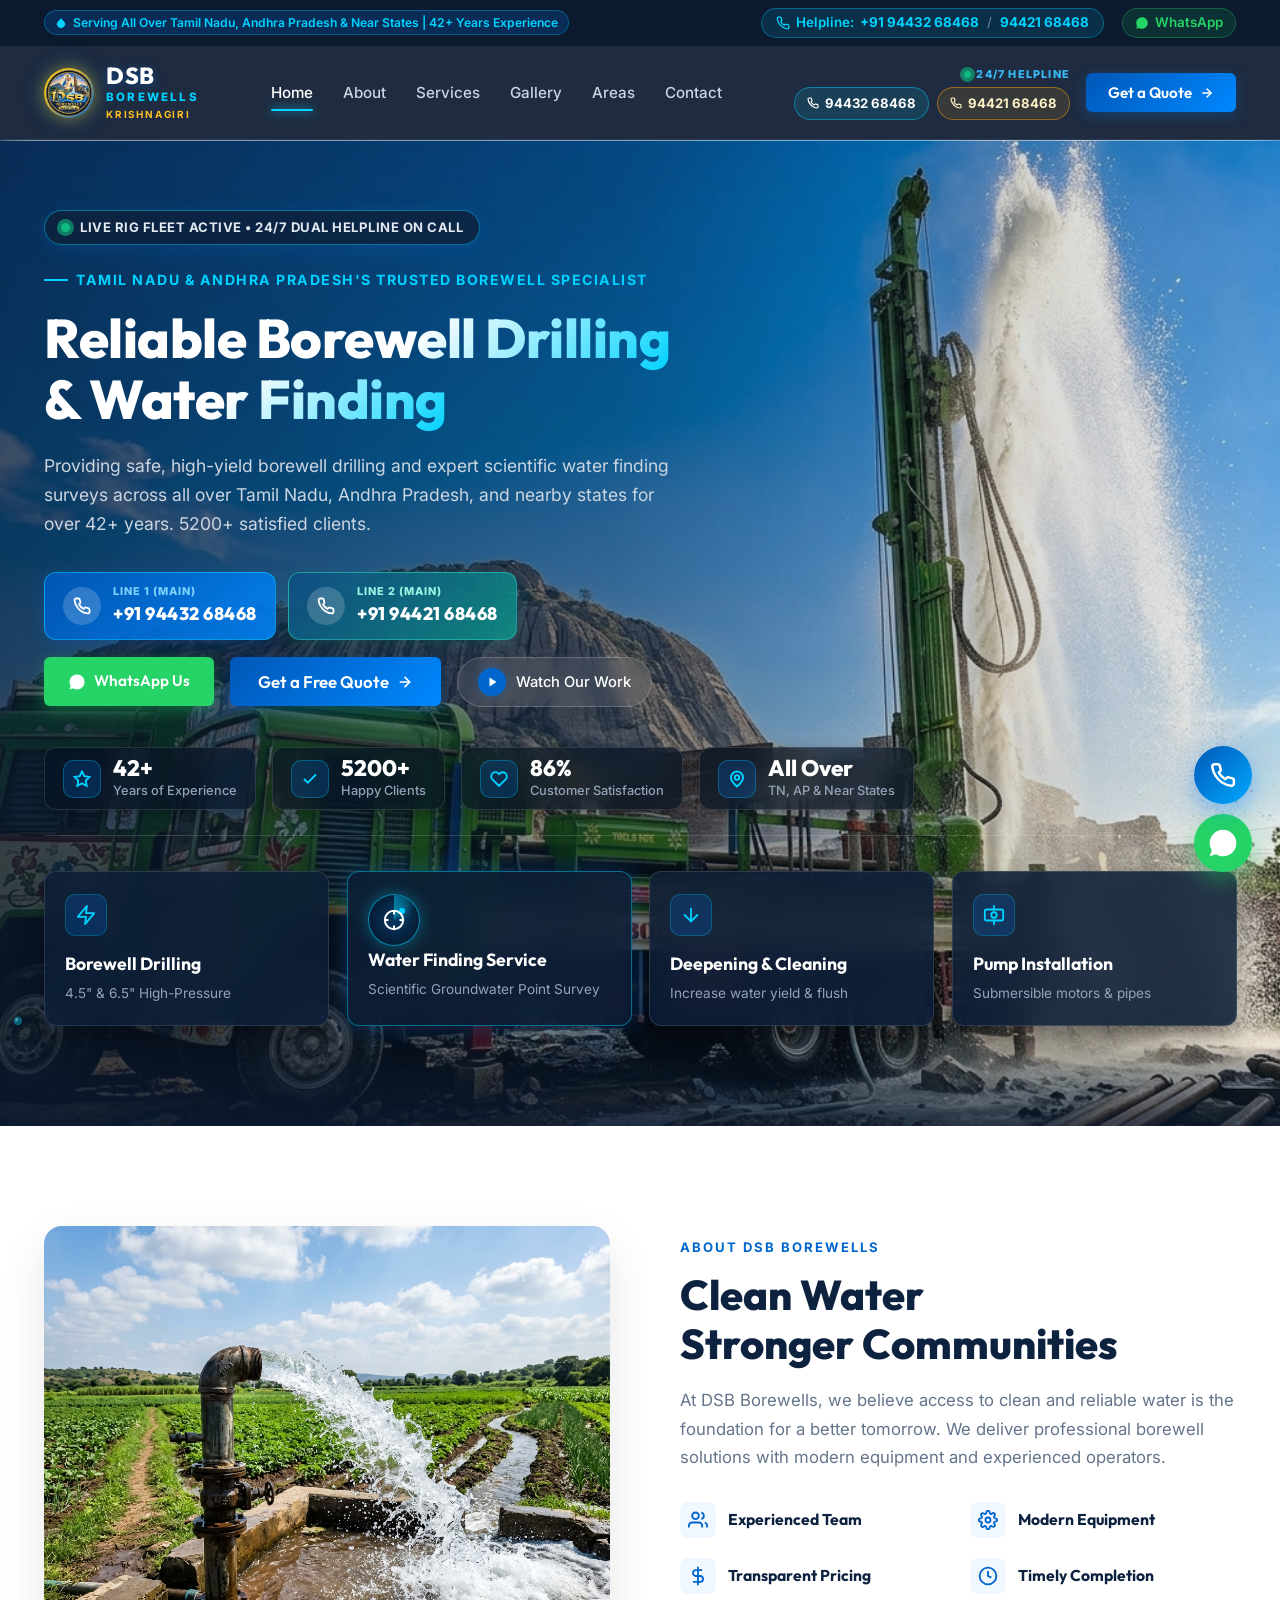
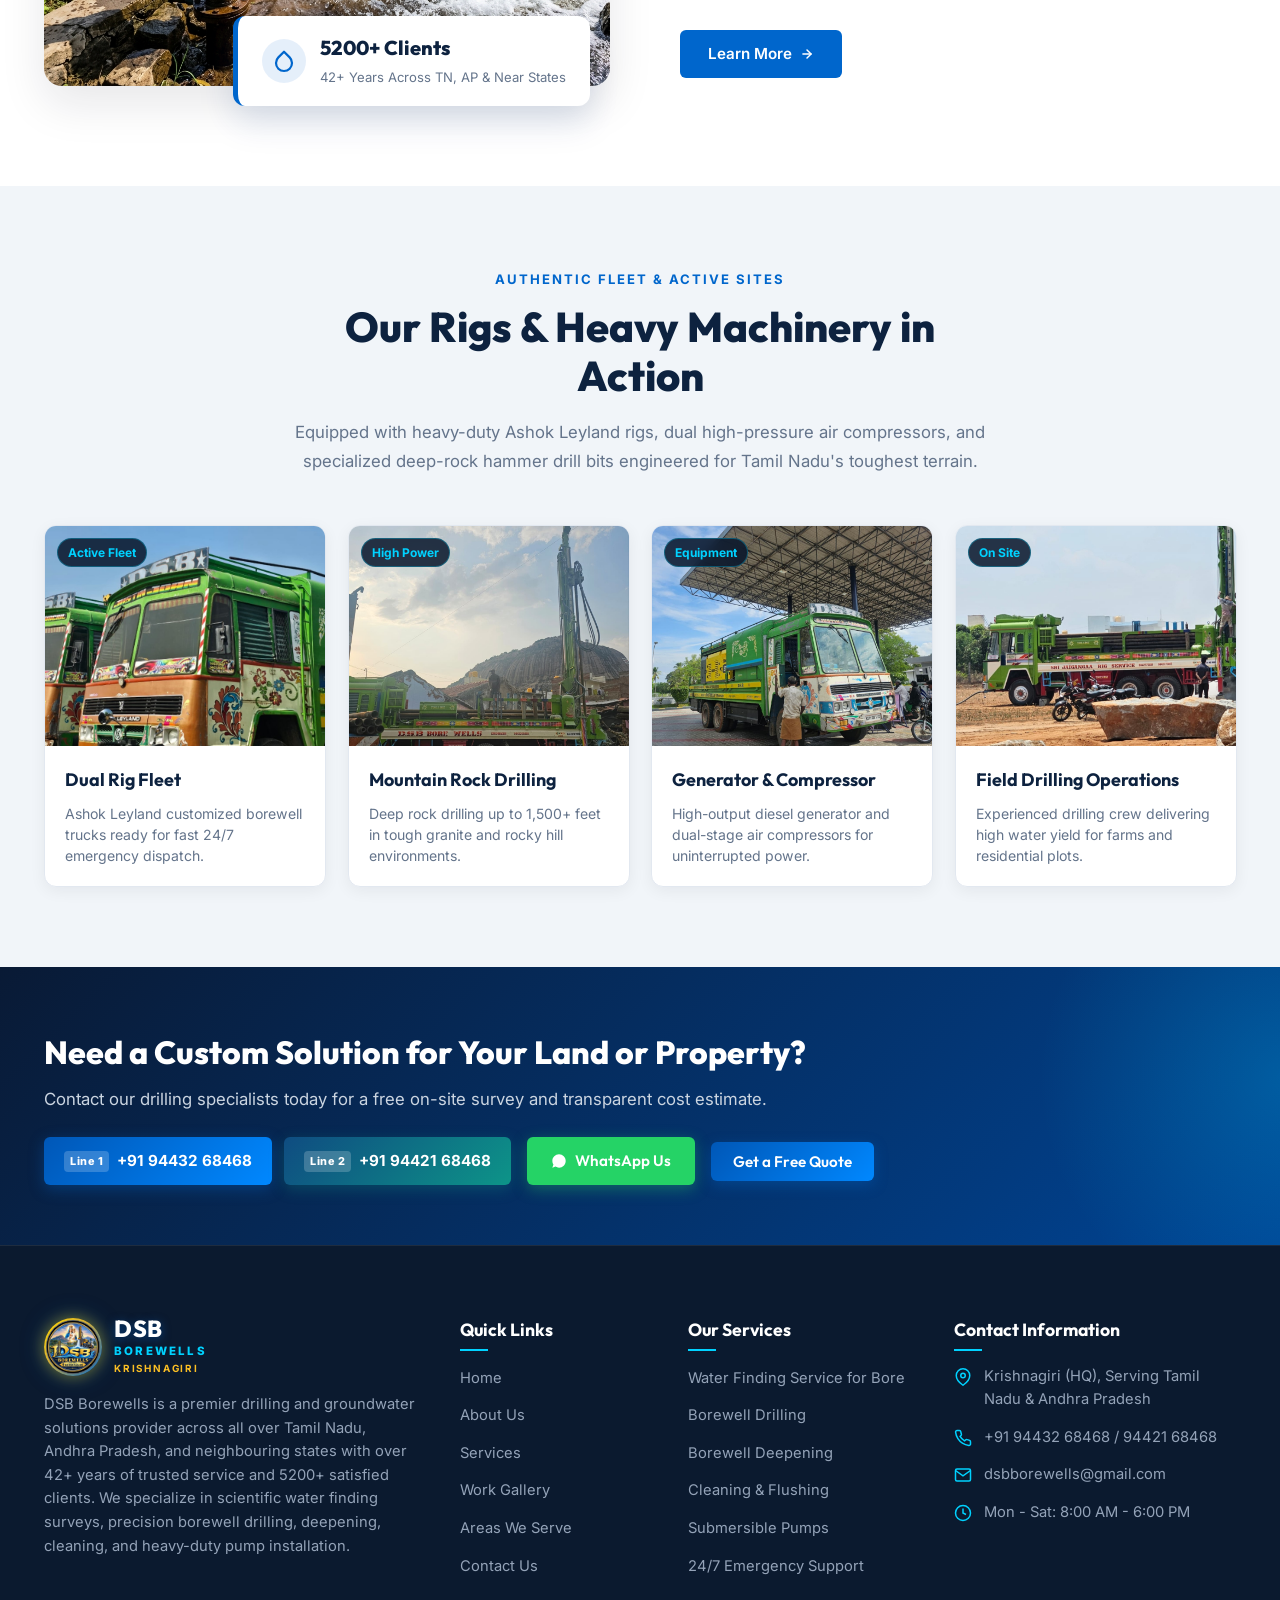
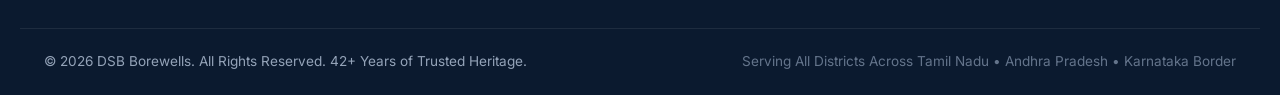
==== commit ccb57156: "Optimize for all devices (phones, tablets, PCs), lighten visual design, and add smooth scroll & hove" ====
--- a/index.html
+++ b/index.html
@@ -63,6 +63,24 @@
         <a href="gallery.html" class="nav-link">Gallery</a>
         <a href="areas.html" class="nav-link">Areas</a>
         <a href="contact.html" class="nav-link">Contact</a>
+        <div class="nav-mobile-cta">
+          <div class="nav-mobile-cta-title">24/7 Direct Call Lines</div>
+          <a href="tel:+919443268468" class="btn-mobile-nav-call" title="Call Line 1">
+            <span class="cta-tag">Line 1</span>
+            <span>+91 94432 68468</span>
+          </a>
+          <a href="tel:+919442168468" class="btn-mobile-nav-call alt-line" title="Call Line 2">
+            <span class="cta-tag">Line 2</span>
+            <span>+91 94421 68468</span>
+          </a>
+          <a href="https://wa.me/919443268468?text=Hi%20DSB%20Borewells,%20I%20have%20an%20enquiry" target="_blank" rel="noopener noreferrer" class="btn-whatsapp">
+            <svg width="16" height="16" viewBox="0 0 24 24" fill="currentColor">
+              <path d="M17.472 14.382c-.301-.15-1.777-.877-2.052-.977-.275-.1-.476-.15-.676.15-.2.301-.777.977-.952 1.177-.175.2-.351.226-.652.075-.301-.15-1.27-.468-2.42-1.493-.895-.798-1.5-1.784-1.675-2.085-.175-.301-.019-.464.132-.614.135-.135.301-.351.451-.527.151-.176.201-.301.302-.502.1-.2.05-.376-.025-.526-.075-.15-.676-1.63-.927-2.232-.244-.587-.492-.507-.676-.516-.175-.008-.376-.01-.577-.01-.2 0-.527.075-.803.376s-1.053 1.028-1.053 2.508 1.078 2.909 1.229 3.11c.15.2 2.122 3.24 5.141 4.542.718.31 1.279.495 1.716.634.721.23 1.378.197 1.897.12.578-.087 1.777-.727 2.028-1.43.25-.702.25-1.304.175-1.43-.075-.125-.276-.2-.577-.35zM12.04 2C6.52 2 2.03 6.49 2.03 12c0 1.98.58 3.82 1.58 5.38L2 22l4.77-1.57C8.24 21.32 10.08 22 12.04 22c5.52 0 10.01-4.49 10.01-10S17.56 2 12.04 2z"/>
+            </svg>
+            WhatsApp Us
+          </a>
+          <button class="btn-primary open-quote-modal">Get a Free Quote</button>
+        </div>
       </nav>
 
       <div class="nav-actions">
@@ -88,6 +106,9 @@
             <polyline points="12 5 19 12 12 19"></polyline>
           </svg>
         </button>
+        <a href="tel:+919443268468" class="mobile-header-call" aria-label="Call Line 1: +91 94432 68468" title="Call Line 1: +91 94432 68468">
+          <svg width="18" height="18" viewBox="0 0 24 24" fill="none" stroke="currentColor" stroke-width="2.4"><path d="M22 16.92v3a2 2 0 0 1-2.18 2 19.79 19.79 0 0 1-8.63-3.07 19.5 19.5 0 0 1-6-6 19.79 19.79 0 0 1-3.07-8.67A2 2 0 0 1 4.11 2h3a2 2 0 0 1 2 1.72 12.84 12.84 0 0 0 .7 2.81 2 2 0 0 1-.45 2.11L8.09 9.91a16 16 0 0 0 6 6l1.27-1.27a2 2 0 0 1 2.11-.45 12.84 12.84 0 0 0 2.81.7A2 2 0 0 1 22 16.92z"></path></svg>
+        </a>
         <button class="mobile-toggle" id="mobileToggle" aria-label="Toggle navigation">
           <span></span>
           <span></span>
--- a/css/style.css
+++ b/css/style.css
@@ -13,11 +13,11 @@
   --cyan-accent: #00d2ff;
   --cyan-glow: rgba(0, 210, 255, 0.4);
   
-  --dark-navy: #050d1a;
-  --dark-hero: #08162b;
-  --navy-card: rgba(14, 29, 53, 0.85);
+  --dark-navy: #0d223f;
+  --dark-hero: #0e284b;
+  --navy-card: rgba(14, 38, 70, 0.72);
   --navy-border: rgba(255, 255, 255, 0.12);
-  --navy-glass: rgba(11, 26, 49, 0.72);
+  --navy-glass: rgba(12, 30, 56, 0.85);
   
   --whatsapp-green: #25D366;
   --whatsapp-hover: #1ebd5a;
@@ -36,12 +36,12 @@
   --font-heading: 'Outfit', sans-serif;
   --font-body: 'Inter', sans-serif;
 
-  /* Shadows */
-  --shadow-sm: 0 2px 4px rgba(0, 0, 0, 0.05);
-  --shadow-md: 0 6px 18px rgba(0, 50, 120, 0.08);
-  --shadow-lg: 0 15px 35px -5px rgba(0, 50, 120, 0.12), 0 5px 15px rgba(0, 0, 0, 0.04);
-  --shadow-xl: 0 25px 50px -12px rgba(0, 40, 100, 0.25);
-  --shadow-glow: 0 0 25px rgba(0, 140, 255, 0.4);
+  /* Shadows - Lighter, clean, modern & airy */
+  --shadow-sm: 0 1px 3px rgba(15, 23, 42, 0.05);
+  --shadow-md: 0 4px 16px rgba(15, 23, 42, 0.06);
+  --shadow-lg: 0 10px 30px rgba(15, 23, 42, 0.08);
+  --shadow-xl: 0 18px 45px rgba(15, 23, 42, 0.10);
+  --shadow-glow: 0 0 20px rgba(0, 140, 255, 0.3);
   
   /* Border Radius */
   --radius-sm: 6px;
@@ -106,7 +106,7 @@
    TOP NOTIFICATION BAR
    ========================================================================== */
 .top-bar {
-  background: #040b15;
+  background: #0b1a2f;
   color: #94a3b8;
   font-size: 0.84rem;
   border-bottom: 1px solid rgba(255, 255, 255, 0.08);
@@ -235,17 +235,83 @@
 .main-nav {
   position: sticky;
   top: 0;
-  background: rgba(8, 22, 43, 0.95);
-  backdrop-filter: blur(14px);
-  -webkit-backdrop-filter: blur(14px);
+  background: rgba(11, 26, 48, 0.92);
+  backdrop-filter: blur(16px);
+  -webkit-backdrop-filter: blur(16px);
   border-bottom: 1px solid rgba(255, 255, 255, 0.08);
   z-index: 1000;
   transition: var(--transition);
 }
 
 .main-nav.scrolled {
-  background: rgba(5, 13, 26, 0.98);
-  box-shadow: 0 10px 30px rgba(0, 0, 0, 0.4);
+  background: rgba(8, 20, 38, 0.96);
+  box-shadow: 0 8px 25px rgba(0, 0, 0, 0.25);
+}
+
+/* Dedicated Mobile Direct Tap Call Button */
+.mobile-header-call {
+  display: none;
+  align-items: center;
+  justify-content: center;
+  width: 38px;
+  height: 38px;
+  border-radius: 50%;
+  background: linear-gradient(135deg, #0057b7 0%, #00d2ff 100%);
+  color: #ffffff;
+  box-shadow: 0 3px 12px rgba(0, 102, 204, 0.4);
+  transition: all 0.25s ease;
+  flex-shrink: 0;
+  text-decoration: none;
+}
+
+.mobile-header-call:hover, .mobile-header-call:active {
+  transform: scale(1.06);
+  box-shadow: 0 0 18px rgba(0, 210, 255, 0.65);
+  color: #ffffff;
+}
+
+/* Mobile Nav Drawer Actions Panel */
+.nav-mobile-cta {
+  display: none;
+  flex-direction: column;
+  gap: 10px;
+  margin-top: 18px;
+  padding-top: 18px;
+  border-top: 1px solid rgba(255, 255, 255, 0.12);
+  width: 100%;
+}
+
+.nav-mobile-cta-title {
+  font-size: 0.72rem;
+  font-weight: 800;
+  letter-spacing: 1.2px;
+  text-transform: uppercase;
+  color: #38bdf8;
+  margin-bottom: 2px;
+}
+
+.btn-mobile-nav-call {
+  display: flex;
+  align-items: center;
+  justify-content: space-between;
+  padding: 12px 16px;
+  border-radius: var(--radius-sm);
+  background: rgba(0, 102, 204, 0.2);
+  border: 1px solid rgba(0, 210, 255, 0.4);
+  color: #ffffff;
+  font-weight: 700;
+  font-size: 0.95rem;
+  text-decoration: none;
+  transition: all 0.2s ease;
+}
+
+.btn-mobile-nav-call.alt-line {
+  background: rgba(13, 148, 136, 0.2);
+  border-color: rgba(45, 212, 191, 0.45);
+}
+
+.btn-mobile-nav-call:active {
+  transform: scale(0.98);
 }
 
 .nav-container {
@@ -701,7 +767,7 @@
   object-position: center center;
 }
 
-/* Softer gradient overlay so the green rig truck, mountain, and water are vividly visible */
+/* Light, vivid gradient overlay so the authentic drilling rig truck, mountain, and sky are vividly visible */
 .hero-gradient-overlay {
   position: absolute;
   top: 0;
@@ -710,10 +776,10 @@
   bottom: 0;
   background: linear-gradient(
     90deg, 
-    rgba(5, 13, 26, 0.75) 0%, 
-    rgba(5, 13, 26, 0.52) 42%, 
-    rgba(5, 13, 26, 0.20) 75%, 
-    rgba(5, 13, 26, 0.08) 100%
+    rgba(11, 26, 48, 0.72) 0%, 
+    rgba(11, 26, 48, 0.46) 48%, 
+    rgba(11, 26, 48, 0.16) 78%, 
+    rgba(11, 26, 48, 0.05) 100%
   );
   z-index: 2;
 }
@@ -723,8 +789,8 @@
   bottom: 0;
   left: 0;
   right: 0;
-  height: 90px;
-  background: linear-gradient(to top, rgba(5, 13, 26, 0.85), transparent);
+  height: 80px;
+  background: linear-gradient(to top, rgba(11, 26, 48, 0.75), transparent);
   z-index: 2;
 }
 
@@ -925,34 +991,47 @@
    STATS BAR
    ========================================================================== */
 .stats-bar-section {
-  background: #040d1a;
-  padding: 38px 0;
-  border-bottom: 1px solid rgba(255, 255, 255, 0.08);
+  background: #f8fafc;
+  padding: 34px 0;
+  border-bottom: 1px solid #e2e8f0;
+  position: relative;
+  z-index: 5;
 }
 
 .stats-grid {
   display: grid;
   grid-template-columns: repeat(4, 1fr);
-  gap: 24px;
+  gap: 20px;
 }
 
 .stat-item {
   display: flex;
   align-items: center;
   gap: 16px;
-  padding: 10px;
+  padding: 14px 18px;
+  background: #ffffff;
+  border-radius: var(--radius-md);
+  border: 1px solid #e2e8f0;
+  box-shadow: 0 2px 10px rgba(15, 23, 42, 0.04);
+  transition: var(--transition);
+}
+
+.stat-item:hover {
+  transform: translateY(-3px);
+  box-shadow: 0 8px 24px rgba(0, 102, 204, 0.08);
+  border-color: rgba(0, 102, 204, 0.25);
 }
 
 .stat-icon-wrap {
   width: 48px;
   height: 48px;
-  background: rgba(0, 102, 204, 0.15);
-  border: 1px solid rgba(0, 210, 255, 0.25);
+  background: #e0f2fe;
+  border: 1px solid #bae6fd;
   border-radius: 12px;
   display: flex;
   align-items: center;
   justify-content: center;
-  color: var(--cyan-accent);
+  color: var(--primary);
   flex-shrink: 0;
 }
 
@@ -960,13 +1039,13 @@
   font-family: var(--font-heading);
   font-size: 1.85rem;
   font-weight: 800;
-  color: #ffffff;
+  color: #0f172a;
   line-height: 1.1;
 }
 
 .stat-label {
   font-size: 0.85rem;
-  color: #94a3b8;
+  color: #64748b;
   font-weight: 500;
 }
 
@@ -1275,7 +1354,7 @@
    FOOTER
    ========================================================================== */
 .main-footer {
-  background: #040914;
+  background: #0b1a2f;
   color: #94a3b8;
   padding-top: 70px;
   border-top: 1px solid rgba(255, 255, 255, 0.08);
@@ -2099,12 +2178,20 @@
    WATER FINDING SHOWCASE & DEVICE SPOTLIGHT
    ========================================================================== */
 .water-finding-spotlight {
-  background: linear-gradient(135deg, #06152b 0%, #0a2540 100%);
-  color: #fff;
+  background: linear-gradient(180deg, #ffffff 0%, #f0f7ff 50%, #e0f2fe 100%);
+  color: var(--text-dark);
   padding: 80px 0;
-  border-top: 1px solid rgba(0, 210, 255, 0.25);
-  border-bottom: 1px solid rgba(0, 210, 255, 0.25);
+  border-top: 1px solid #e2e8f0;
+  border-bottom: 1px solid #e2e8f0;
   position: relative;
+}
+
+.water-finding-spotlight .section-title {
+  color: #0f172a;
+}
+
+.water-finding-spotlight .section-description {
+  color: #475569;
 }
 
 .water-finding-showcase-grid {
@@ -2116,12 +2203,12 @@
 }
 
 .water-device-card {
-  background: radial-gradient(circle at 50% 40%, rgba(0, 102, 204, 0.22) 0%, rgba(8, 22, 44, 0.85) 75%);
-  border: 1px solid rgba(0, 210, 255, 0.35);
+  background: #ffffff;
+  border: 1.5px solid rgba(0, 102, 204, 0.2);
   border-radius: 20px;
   padding: 32px 24px;
   text-align: center;
-  box-shadow: 0 15px 45px rgba(0, 0, 0, 0.5), inset 0 0 30px rgba(0, 210, 255, 0.08);
+  box-shadow: 0 12px 35px rgba(0, 102, 204, 0.08);
   position: relative;
   overflow: hidden;
 }
@@ -2130,9 +2217,9 @@
   position: absolute;
   top: 16px;
   left: 16px;
-  background: rgba(0, 210, 255, 0.15);
-  border: 1px solid rgba(0, 210, 255, 0.4);
-  color: var(--cyan-accent);
+  background: #e0f2fe;
+  border: 1px solid #bae6fd;
+  color: #0369a1;
   font-size: 0.75rem;
   font-weight: 700;
   padding: 4px 12px;
@@ -2154,7 +2241,7 @@
   width: auto;
   max-width: 90%;
   object-fit: contain;
-  filter: drop-shadow(0 15px 30px rgba(0, 210, 255, 0.45));
+  filter: drop-shadow(0 15px 25px rgba(0, 102, 204, 0.25));
   transition: transform 0.4s ease;
 }
 
@@ -2163,20 +2250,20 @@
 }
 
 .water-device-info {
-  border-top: 1px solid rgba(0, 210, 255, 0.2);
+  border-top: 1px solid #f1f5f9;
   padding-top: 18px;
 }
 
 .water-device-info h3 {
   font-family: var(--font-heading);
-  color: #fff;
+  color: #0f172a;
   font-size: 1.3rem;
   font-weight: 700;
   margin-bottom: 6px;
 }
 
 .water-device-info p {
-  color: #94a3b8;
+  color: #64748b;
   font-size: 0.88rem;
   margin: 0;
   line-height: 1.5;
@@ -2189,20 +2276,21 @@
 }
 
 .water-adv-card {
-  background: rgba(14, 29, 53, 0.7);
-  border: 1px solid rgba(0, 210, 255, 0.2);
+  background: #ffffff;
+  border: 1px solid #e2e8f0;
   border-radius: 16px;
   padding: 22px 24px;
-  backdrop-filter: blur(10px);
   display: flex;
   gap: 18px;
   align-items: flex-start;
+  box-shadow: 0 4px 16px rgba(15, 23, 42, 0.04);
   transition: var(--transition);
 }
 
 .water-adv-card:hover {
-  background: rgba(14, 29, 53, 0.9);
-  border-color: rgba(0, 210, 255, 0.45);
+  background: #ffffff;
+  border-color: rgba(0, 102, 204, 0.35);
+  box-shadow: 0 10px 25px rgba(0, 102, 204, 0.08);
   transform: translateX(4px);
 }
 
@@ -2210,32 +2298,32 @@
   width: 48px;
   height: 48px;
   border-radius: 12px;
-  background: rgba(0, 102, 204, 0.3);
-  border: 1px solid rgba(0, 210, 255, 0.4);
+  background: #e0f2fe;
+  border: 1px solid #bae6fd;
   display: flex;
   align-items: center;
   justify-content: center;
   flex-shrink: 0;
-  color: var(--cyan-accent);
+  color: #0284c7;
 }
 
 .water-adv-content h4 {
   font-family: var(--font-heading);
   font-size: 1.15rem;
   margin-bottom: 6px;
-  color: #fff;
+  color: #0f172a;
 }
 
 .water-adv-content p {
-  color: #cbd5e1;
+  color: #64748b;
   font-size: 0.88rem;
   line-height: 1.55;
   margin: 0;
 }
 
 .water-cta-box {
-  background: rgba(0, 102, 204, 0.25);
-  border: 1px solid rgba(0, 210, 255, 0.35);
+  background: #ffffff;
+  border: 1.5px solid rgba(0, 102, 204, 0.25);
   border-radius: 16px;
   padding: 24px 32px;
   display: flex;
@@ -2243,17 +2331,18 @@
   justify-content: space-between;
   flex-wrap: wrap;
   gap: 20px;
+  box-shadow: 0 8px 25px rgba(0, 102, 204, 0.06);
 }
 
 .water-cta-text h4 {
   font-family: var(--font-heading);
   font-size: 1.2rem;
-  color: #fff;
+  color: #0f172a;
   margin-bottom: 4px;
 }
 
 .water-cta-text p {
-  color: #94a3b8;
+  color: #64748b;
   font-size: 0.95rem;
   margin: 0;
 }
@@ -2659,587 +2748,6 @@
 }
 
 /* ==========================================================================
-   COMPREHENSIVE RESPONSIVE DESIGN & MOBILE OPTIMIZATIONS
-   ========================================================================== */
-
-/* Universal Responsive Image & Media Rules */
-img {
-  max-width: 100%;
-  height: auto;
-  display: block;
-}
-
-.service-img-wrap img,
-.fleet-img-wrap img,
-.gallery-card img,
-.story-img-main {
-  width: 100%;
-  object-fit: cover;
-  image-rendering: -webkit-optimize-contrast;
-}
-
-/* TABLETS & SMALL LAPTOPS (<= 1024px) */
-@media (max-width: 1024px) {
-  .hero-cards-grid {
-    grid-template-columns: repeat(2, 1fr);
-    gap: 16px;
-  }
-  .stats-grid {
-    grid-template-columns: repeat(2, 1fr);
-    gap: 18px;
-  }
-  .pillars-grid {
-    grid-template-columns: repeat(2, 1fr);
-    gap: 20px;
-  }
-  .services-grid-3x2 {
-    grid-template-columns: repeat(2, 1fr);
-    gap: 24px;
-  }
-  .real-fleet-grid {
-    grid-template-columns: repeat(2, 1fr);
-    gap: 20px;
-  }
-  .gallery-grid {
-    grid-template-columns: repeat(2, 1fr);
-    gap: 18px;
-  }
-  .areas-grid-layout {
-    grid-template-columns: 1fr;
-    gap: 40px;
-  }
-  .contact-layout-grid {
-    grid-template-columns: 1fr;
-    gap: 36px;
-  }
-  .footer-grid {
-    grid-template-columns: 1fr 1fr;
-    gap: 36px;
-  }
-}
-
-/* TABLET PORTRAIT & FOLDABLES (<= 868px) */
-@media (max-width: 868px) {
-  /* Navigation & Mobile Hamburger */
-  .mobile-toggle {
-    display: block;
-  }
-  .mobile-toggle.open span:nth-child(1) {
-    transform: translateY(7.5px) rotate(45deg);
-  }
-  .mobile-toggle.open span:nth-child(2) {
-    opacity: 0;
-  }
-  .mobile-toggle.open span:nth-child(3) {
-    transform: translateY(-7.5px) rotate(-45deg);
-  }
-
-  .nav-menu {
-    position: fixed;
-    top: 72px;
-    left: 0;
-    right: 0;
-    background: #061122;
-    flex-direction: column;
-    padding: 24px 20px;
-    gap: 16px;
-    border-bottom: 1px solid rgba(0, 210, 255, 0.25);
-    box-shadow: 0 15px 35px rgba(0, 0, 0, 0.75);
-    transform: translateY(-120%);
-    opacity: 0;
-    pointer-events: none;
-    transition: transform 0.3s ease, opacity 0.3s ease;
-    z-index: 999;
-  }
-  .nav-menu.active {
-    transform: translateY(0);
-    opacity: 1;
-    pointer-events: auto;
-  }
-  .nav-link {
-    font-size: 1.05rem;
-    padding: 10px 0;
-    width: 100%;
-    border-bottom: 1px solid rgba(255, 255, 255, 0.06);
-  }
-
-  /* Top Bar */
-  .top-bar-left {
-    display: none;
-  }
-  .top-bar .container {
-    justify-content: center;
-  }
-
-  /* Hero Section */
-  .hero-section {
-    min-height: auto;
-    padding: 60px 0 80px;
-  }
-  .hero-bg-wrapper {
-    width: 100%;
-    opacity: 0.85;
-  }
-  .hero-bg-img {
-    object-position: center 30%;
-  }
-  .hero-gradient-overlay {
-    background: linear-gradient(
-      180deg, 
-      rgba(5, 13, 26, 0.82) 0%, 
-      rgba(5, 13, 26, 0.65) 60%, 
-      rgba(5, 13, 26, 0.92) 100%
-    );
-  }
-  .hero-title {
-    font-size: 2.5rem;
-  }
-  .hero-description {
-    font-size: 1rem;
-    margin-bottom: 24px;
-  }
-
-  /* Story Grid & Images */
-  .story-grid {
-    grid-template-columns: 1fr;
-    gap: 40px;
-  }
-  .story-img-main {
-    height: 320px;
-  }
-  .story-content {
-    padding-left: 0;
-  }
-
-  /* Water Finding Grid */
-  .water-finding-showcase-grid {
-    grid-template-columns: 1fr;
-    gap: 28px;
-  }
-
-  /* Page Banners */
-  .page-banner {
-    padding: 50px 0 55px;
-  }
-  .page-banner-title {
-    font-size: 2.5rem;
-  }
-
-  /* Floating Buttons */
-  .floating-call-wrap {
-    bottom: 80px;
-    right: 18px;
-  }
-  .floating-call {
-    bottom: 80px;
-    right: 18px;
-    width: 52px;
-    height: 52px;
-  }
-  .floating-call svg {
-    width: 22px;
-    height: 22px;
-  }
-  .floating-whatsapp {
-    bottom: 18px;
-    right: 18px;
-    width: 52px;
-    height: 52px;
-  }
-  .floating-whatsapp svg {
-    width: 26px;
-    height: 26px;
-  }
-  .floating-call-menu {
-    position: absolute;
-    bottom: 60px;
-    right: 0;
-    min-width: 250px;
-    max-width: calc(100vw - 36px);
-  }
-}
-
-/* STANDARD MOBILE PHONES (<= 640px) */
-@media (max-width: 640px) {
-  /* Layout Paddings & Titles */
-  .container {
-    padding: 0 16px;
-  }
-  .story-section,
-  .real-fleet-section,
-  .services-section,
-  .gallery-section,
-  .areas-section,
-  .contact-section,
-  .pillars-section,
-  .water-finding-spotlight {
-    padding: 48px 0 55px;
-  }
-  .section-title {
-    font-size: 1.95rem;
-    line-height: 1.25;
-  }
-  .section-description {
-    font-size: 0.95rem;
-    line-height: 1.6;
-  }
-  .section-header-center {
-    margin-bottom: 32px;
-  }
-
-  /* Hero Section */
-  .hero-title {
-    font-size: 2.1rem;
-    line-height: 1.2;
-  }
-  .hero-cta-group {
-    display: grid;
-    grid-template-columns: 1fr 1fr;
-    gap: 10px;
-    width: 100%;
-  }
-  .hero-cta-group .btn-call-hero,
-  .hero-cta-group .btn-whatsapp,
-  .hero-cta-group .btn-primary,
-  .hero-cta-group .btn-outline-play {
-    width: 100%;
-    padding: 11px 12px;
-    font-size: 0.88rem;
-    justify-content: center;
-  }
-  .hero-stats-inline {
-    display: grid;
-    grid-template-columns: 1fr 1fr;
-    gap: 10px;
-    width: 100%;
-    padding-bottom: 20px;
-  }
-  .hero-stat-box {
-    padding: 8px 12px;
-  }
-  .hero-stat-val {
-    font-size: 1.25rem;
-  }
-  .hero-stat-lbl {
-    font-size: 0.74rem;
-  }
-
-  /* Single Column Cards */
-  .hero-cards-grid {
-    grid-template-columns: 1fr;
-    gap: 12px;
-  }
-  .stats-grid {
-    grid-template-columns: 1fr;
-    gap: 12px;
-  }
-  .real-fleet-grid {
-    grid-template-columns: 1fr;
-    gap: 20px;
-  }
-  .pillars-grid {
-    grid-template-columns: 1fr;
-    gap: 16px;
-  }
-  .services-grid-3x2 {
-    grid-template-columns: 1fr;
-    gap: 22px;
-  }
-  .gallery-grid {
-    grid-template-columns: 1fr;
-    gap: 18px;
-  }
-  .features-2x2-grid {
-    grid-template-columns: 1fr;
-    gap: 14px;
-  }
-  .footer-grid {
-    grid-template-columns: 1fr;
-    gap: 28px;
-    padding-bottom: 30px;
-  }
-  .footer-bottom .container {
-    flex-direction: column;
-    text-align: center;
-    gap: 8px;
-  }
-
-  /* Responsive Image Heights & Aspect Ratios */
-  .story-img-main {
-    height: 250px;
-    border-radius: var(--radius-md);
-  }
-  .service-img-wrap,
-  .fleet-img-wrap {
-    height: 200px;
-  }
-  .gallery-card {
-    height: 230px;
-  }
-  .water-device-img-wrap {
-    min-height: 200px;
-  }
-  .water-detector-img {
-    max-height: 200px;
-  }
-
-  /* Forms & Modals */
-  .form-grid-2 {
-    grid-template-columns: 1fr;
-    gap: 12px;
-  }
-  .form-input, .form-select, .form-textarea {
-    font-size: 16px !important; /* Critical: Prevents iOS auto-zoom on input focus */
-    padding: 11px 14px;
-  }
-  .contact-form-card,
-  .contact-info-card {
-    padding: 22px 18px;
-    border-radius: var(--radius-md);
-  }
-  .modal-dialog {
-    margin: 12px;
-    max-height: calc(100vh - 30px);
-    overflow-y: auto;
-  }
-  .modal-header {
-    padding: 18px 20px;
-  }
-  .modal-body {
-    padding: 20px 16px;
-  }
-
-  /* CTA Strip */
-  .cta-banner-strip {
-    padding: 40px 0;
-    text-align: center;
-  }
-  .cta-banner-content {
-    flex-direction: column;
-    gap: 20px;
-  }
-  .cta-banner-left h3 {
-    font-size: 1.6rem;
-  }
-  .cta-banner-left p {
-    font-size: 0.95rem;
-  }
-  .cta-banner-actions {
-    flex-direction: column;
-    width: 100%;
-    gap: 10px;
-  }
-  .cta-banner-actions .btn-call,
-  .cta-banner-actions .btn-whatsapp,
-  .cta-banner-actions .btn-primary {
-    width: 100%;
-    justify-content: center;
-  }
-
-  /* Water Finding Spotlight */
-  .water-device-card {
-    padding: 24px 16px;
-  }
-  .water-adv-card {
-    padding: 16px 18px;
-    gap: 14px;
-  }
-  .water-cta-box {
-    padding: 20px 16px;
-    flex-direction: column;
-    text-align: center;
-  }
-  .water-cta-actions {
-    width: 100%;
-    flex-direction: column;
-  }
-  .water-cta-actions a {
-    width: 100%;
-    justify-content: center;
-  }
-
-  /* Filter Tabs */
-  .filter-container {
-    gap: 6px;
-    margin-bottom: 28px;
-  }
-  .filter-btn {
-    padding: 7px 14px;
-    font-size: 0.82rem;
-  }
-
-  /* Mobile Gallery Card Overlay (Visible on touch devices) */
-  .gallery-overlay {
-    opacity: 1;
-    background: linear-gradient(to top, rgba(5, 13, 26, 0.92) 0%, rgba(5, 13, 26, 0.25) 50%, transparent 100%);
-    padding: 14px 16px;
-  }
-  .gallery-card-title {
-    font-size: 1rem;
-  }
-  .gallery-zoom-icon {
-    display: none;
-  }
-}
-
-/* COMPACT SMARTPHONES (<= 480px) */
-@media (max-width: 480px) {
-  /* Navigation Bar */
-  .nav-container {
-    padding: 10px 14px;
-  }
-  .brand-name {
-    font-size: 1.2rem;
-  }
-  .brand-sub {
-    font-size: 0.65rem;
-    letter-spacing: 1.5px;
-  }
-  .logo-icon {
-    width: 36px;
-    height: 36px;
-    border-radius: 9px;
-  }
-  .logo-icon svg {
-    width: 20px;
-    height: 20px;
-  }
-  .nav-actions {
-    gap: 6px;
-  }
-  .btn-call-nav {
-    padding: 7px 10px;
-    font-size: 0.78rem;
-    gap: 5px;
-  }
-  .btn-call-nav span {
-    display: none; /* Keep phone icon only on small mobile to prevent header overflow */
-  }
-  .btn-call-nav svg {
-    width: 16px;
-    height: 16px;
-  }
-  #headerQuoteBtn {
-    display: none;
-  }
-
-  /* Top Bar */
-  .top-bar-right {
-    flex-wrap: wrap;
-    justify-content: center;
-    gap: 6px;
-  }
-  .top-call-group {
-    font-size: 0.74rem;
-    padding: 3px 10px;
-    gap: 4px;
-  }
-  .top-whatsapp-link {
-    font-size: 0.74rem;
-    padding: 3px 10px;
-  }
-
-  /* Hero Section */
-  .hero-title {
-    font-size: 1.85rem;
-    line-height: 1.2;
-    margin-bottom: 16px;
-  }
-  .hero-eyebrow {
-    font-size: 0.75rem;
-    letter-spacing: 1px;
-    margin-bottom: 12px;
-  }
-  .hero-cta-group {
-    grid-template-columns: 1fr;
-    gap: 8px;
-  }
-  .hero-stats-inline {
-    grid-template-columns: 1fr;
-    gap: 8px;
-  }
-
-  /* Story Badge */
-  .story-badge-floating {
-    position: relative;
-    bottom: auto;
-    right: auto;
-    margin: -20px auto 0;
-    max-width: 92%;
-    padding: 12px 16px;
-  }
-  .story-badge-text strong {
-    font-size: 1.1rem;
-  }
-
-  /* Page Banners */
-  .page-banner {
-    padding: 36px 0 40px;
-  }
-  .page-banner-title {
-    font-size: 1.85rem;
-    line-height: 1.2;
-  }
-  .page-banner-desc {
-    font-size: 0.92rem;
-  }
-
-  /* Floating Action Buttons */
-  .floating-call-wrap {
-    bottom: 74px;
-    right: 14px;
-  }
-  .floating-call {
-    bottom: 74px;
-    right: 14px;
-    width: 48px;
-    height: 48px;
-  }
-  .floating-whatsapp {
-    bottom: 14px;
-    right: 14px;
-    width: 48px;
-    height: 48px;
-  }
-  .floating-call-menu {
-    bottom: 56px;
-    right: 0;
-    width: 260px;
-    max-width: calc(100vw - 28px);
-  }
-
-  /* Lightbox */
-  .lightbox-modal {
-    padding: 8px;
-  }
-  .lightbox-img-wrap img {
-    max-height: 70vh;
-  }
-}
-
-/* EXTRA SMALL SCREENS (<= 360px) */
-@media (max-width: 360px) {
-  .hero-title {
-    font-size: 1.65rem;
-  }
-  .section-title {
-    font-size: 1.65rem;
-  }
-  .page-banner-title {
-    font-size: 1.65rem;
-  }
-  .top-call-group {
-    font-size: 0.7rem;
-    padding: 2px 8px;
-  }
-  .water-adv-card {
-    flex-direction: column;
-    align-items: center;
-    text-align: center;
-  }
-}
-
-/* ==========================================================================
    ALIVE & INTERACTIVE LIVING DESIGN SYSTEM ENHANCEMENTS
    ========================================================================== */
 
@@ -3259,7 +2767,7 @@
   display: inline-flex;
   align-items: center;
   gap: 10px;
-  background: rgba(4, 20, 42, 0.85);
+  background: rgba(14, 34, 62, 0.85);
   border: 1px solid rgba(0, 210, 255, 0.45);
   padding: 6px 16px;
   border-radius: var(--radius-pill);
@@ -3269,14 +2777,14 @@
   letter-spacing: 0.5px;
   margin-bottom: 18px;
   backdrop-filter: blur(8px);
-  box-shadow: 0 4px 20px rgba(0, 102, 204, 0.35);
+  box-shadow: 0 4px 18px rgba(0, 102, 204, 0.25);
   animation: floatSubtle 4s ease-in-out infinite;
 }
 
 .live-pulse-beacon {
   position: relative;
-  width: 10px;
-  height: 10px;
+  width: 9px;
+  height: 9px;
   background: #10b981;
   border-radius: 50%;
   display: inline-block;
@@ -3302,10 +2810,10 @@
 
 @keyframes floatSubtle {
   0%, 100% { transform: translateY(0); }
-  50% { transform: translateY(-4px); }
-}
-
-/* 3. Dual Call Buttons (Header, Hero & CTA) */
+  50% { transform: translateY(-5px); }
+}
+
+/* 3. Dual Call Buttons (Header Desktop) */
 .nav-call-dual {
   display: flex;
   flex-direction: column;
@@ -3378,48 +2886,33 @@
   display: flex;
   align-items: center;
   gap: 12px;
-  background: linear-gradient(135deg, rgba(0, 87, 183, 0.9) 0%, rgba(0, 136, 255, 0.8) 100%);
-  border: 1.5px solid rgba(0, 210, 255, 0.6);
+  background: linear-gradient(135deg, rgba(0, 87, 183, 0.95) 0%, rgba(0, 136, 255, 0.85) 100%);
+  border: 1.5px solid rgba(0, 210, 255, 0.5);
   padding: 10px 18px;
   border-radius: var(--radius-md);
   color: #ffffff;
   text-decoration: none;
-  box-shadow: 0 6px 20px rgba(0, 102, 204, 0.35);
+  box-shadow: 0 4px 18px rgba(0, 102, 204, 0.3);
   transition: all 0.3s cubic-bezier(0.2, 0.8, 0.2, 1);
   position: relative;
   overflow: hidden;
 }
 
-.btn-dual-call-card::before {
-  content: '';
-  position: absolute;
-  top: 0;
-  left: -100%;
-  width: 100%;
-  height: 100%;
-  background: linear-gradient(90deg, transparent, rgba(255, 255, 255, 0.25), transparent);
-  transition: 0.5s;
-}
-
-.btn-dual-call-card:hover::before {
-  left: 100%;
-}
-
 .btn-dual-call-card.alt-line {
-  background: linear-gradient(135deg, rgba(15, 76, 129, 0.9) 0%, rgba(13, 148, 136, 0.8) 100%);
-  border-color: rgba(45, 212, 191, 0.6);
-  box-shadow: 0 6px 20px rgba(13, 148, 136, 0.3);
+  background: linear-gradient(135deg, rgba(15, 76, 129, 0.95) 0%, rgba(13, 148, 136, 0.85) 100%);
+  border-color: rgba(45, 212, 191, 0.55);
+  box-shadow: 0 4px 18px rgba(13, 148, 136, 0.25);
 }
 
 .btn-dual-call-card:hover {
   transform: translateY(-3px) scale(1.02);
-  box-shadow: 0 10px 30px rgba(0, 136, 255, 0.6);
+  box-shadow: 0 8px 25px rgba(0, 136, 255, 0.5);
   border-color: #ffffff;
   color: #ffffff;
 }
 
 .btn-dual-call-card.alt-line:hover {
-  box-shadow: 0 10px 30px rgba(45, 212, 191, 0.6);
+  box-shadow: 0 8px 25px rgba(45, 212, 191, 0.5);
 }
 
 .dual-call-icon {
@@ -3440,8 +2933,8 @@
 
 @keyframes phoneRing {
   0%, 100% { transform: rotate(0deg); }
-  25% { transform: rotate(-15deg); }
-  75% { transform: rotate(15deg); }
+  25% { transform: rotate(-12deg); }
+  75% { transform: rotate(12deg); }
 }
 
 .dual-call-meta {
@@ -3469,7 +2962,7 @@
   color: #ffffff;
 }
 
-/* 4. Live Groundwater Radar Scanner Animation */
+/* 4. Live Groundwater Radar Scanner Widget */
 .water-radar-widget {
   position: relative;
   width: 52px;
@@ -3516,7 +3009,7 @@
   50% { opacity: 1; transform: scale(1.4); }
 }
 
-/* 5. 3D Tilt Card Effects & Living Sheen */
+/* 5. 3D Tilt Card Effects */
 .tilt-card {
   transform-style: preserve-3d;
   transition: transform 0.2s cubic-bezier(0.2, 0.8, 0.2, 1), box-shadow 0.3s ease;
@@ -3532,7 +3025,7 @@
   bottom: 0;
   border-radius: inherit;
   pointer-events: none;
-  background: radial-gradient(350px circle at var(--mouse-x, 50%) var(--mouse-y, 50%), rgba(0, 210, 255, 0.15), transparent 70%);
+  background: radial-gradient(350px circle at var(--mouse-x, 50%) var(--mouse-y, 50%), rgba(0, 210, 255, 0.12), transparent 70%);
   opacity: 0;
   transition: opacity 0.3s ease;
 }
@@ -3606,24 +3099,24 @@
   border-radius: var(--radius-sm);
   font-weight: 700;
   font-size: 0.95rem;
-  box-shadow: 0 4px 15px rgba(0, 102, 204, 0.4);
+  box-shadow: 0 4px 15px rgba(0, 102, 204, 0.35);
   transition: all 0.3s ease;
   text-decoration: none;
 }
 
 .btn-cta-call.alt-line {
   background: linear-gradient(135deg, #0f4c81 0%, #0d9488 100%);
-  box-shadow: 0 4px 15px rgba(13, 148, 136, 0.35);
+  box-shadow: 0 4px 15px rgba(13, 148, 136, 0.3);
 }
 
 .btn-cta-call:hover {
   transform: translateY(-2px);
-  box-shadow: 0 8px 24px rgba(0, 136, 255, 0.6);
+  box-shadow: 0 8px 24px rgba(0, 136, 255, 0.5);
   color: #ffffff;
 }
 
 .btn-cta-call.alt-line:hover {
-  box-shadow: 0 8px 24px rgba(45, 212, 191, 0.6);
+  box-shadow: 0 8px 24px rgba(45, 212, 191, 0.5);
 }
 
 .cta-tag {
@@ -3635,13 +3128,13 @@
   letter-spacing: 0.5px;
 }
 
-/* 9. Floating Quick Call Dual Menu Enhancement */
+/* 9. Floating Quick Call Dual Menu */
 .floating-call-menu {
   padding: 16px;
   border-radius: var(--radius-md);
-  background: rgba(5, 13, 26, 0.96);
-  border: 1.5px solid rgba(0, 210, 255, 0.4);
-  box-shadow: 0 10px 40px rgba(0, 0, 0, 0.6), 0 0 20px rgba(0, 102, 204, 0.35);
+  background: rgba(11, 26, 48, 0.97);
+  border: 1.5px solid rgba(0, 210, 255, 0.35);
+  box-shadow: 0 10px 35px rgba(0, 0, 0, 0.5), 0 0 15px rgba(0, 102, 204, 0.25);
   backdrop-filter: blur(14px);
 }
 
@@ -3690,3 +3183,722 @@
 .floating-call-item:hover .call-number {
   color: var(--cyan-accent);
 }
+
+/* ==========================================================================
+   ANIMATIONS & SCROLL-REVEAL SYSTEM (Silky & Feather-Light)
+   ========================================================================== */
+
+/* 1. Scroll-triggered Reveal Animations */
+.reveal {
+  opacity: 0;
+  transform: translateY(22px);
+  transition: opacity 0.65s cubic-bezier(0.16, 1, 0.3, 1), transform 0.65s cubic-bezier(0.16, 1, 0.3, 1);
+  will-change: opacity, transform;
+}
+
+.reveal.is-revealed {
+  opacity: 1;
+  transform: translateY(0);
+}
+
+.reveal-left {
+  opacity: 0;
+  transform: translateX(-24px);
+  transition: opacity 0.65s cubic-bezier(0.16, 1, 0.3, 1), transform 0.65s cubic-bezier(0.16, 1, 0.3, 1);
+  will-change: opacity, transform;
+}
+
+.reveal-left.is-revealed {
+  opacity: 1;
+  transform: translateX(0);
+}
+
+.reveal-right {
+  opacity: 0;
+  transform: translateX(24px);
+  transition: opacity 0.65s cubic-bezier(0.16, 1, 0.3, 1), transform 0.65s cubic-bezier(0.16, 1, 0.3, 1);
+  will-change: opacity, transform;
+}
+
+.reveal-right.is-revealed {
+  opacity: 1;
+  transform: translateX(0);
+}
+
+.reveal-scale {
+  opacity: 0;
+  transform: scale(0.94);
+  transition: opacity 0.65s cubic-bezier(0.16, 1, 0.3, 1), transform 0.65s cubic-bezier(0.16, 1, 0.3, 1);
+  will-change: opacity, transform;
+}
+
+.reveal-scale.is-revealed {
+  opacity: 1;
+  transform: scale(1);
+}
+
+/* 2. Shimmer Sheen Sweep on Hover */
+.btn-primary, .btn-cta-call, .btn-dual-call-card {
+  position: relative;
+  overflow: hidden;
+}
+
+.btn-primary::before, .btn-cta-call::before, .btn-dual-call-card::before {
+  content: '';
+  position: absolute;
+  top: 0;
+  left: -100%;
+  width: 100%;
+  height: 100%;
+  background: linear-gradient(90deg, transparent, rgba(255, 255, 255, 0.22), transparent);
+  transition: transform 0.6s ease;
+  pointer-events: none;
+}
+
+.btn-primary:hover::before, .btn-cta-call:hover::before, .btn-dual-call-card:hover::before {
+  transform: translateX(200%);
+}
+
+/* 3. Card Elevation & Soft Border Transitions */
+.service-card, .service-full-card, .pillar-card, .fleet-card, .gallery-card, .area-card, .water-adv-card {
+  transition: transform 0.3s cubic-bezier(0.16, 1, 0.3, 1), box-shadow 0.3s ease, border-color 0.3s ease;
+}
+
+.service-card:hover, .service-full-card:hover, .pillar-card:hover, .fleet-card:hover, .gallery-card:hover, .area-card:hover {
+  transform: translateY(-5px);
+  box-shadow: 0 14px 32px rgba(15, 23, 42, 0.08);
+  border-color: rgba(0, 102, 204, 0.28);
+}
+
+/* 4. Pulse Rings for Live Elements */
+@keyframes ringBreathe {
+  0% { transform: scale(1); opacity: 0.8; }
+  50% { transform: scale(1.08); opacity: 1; filter: drop-shadow(0 0 8px rgba(0, 210, 255, 0.6)); }
+  100% { transform: scale(1); opacity: 0.8; }
+}
+
+.brand-badge-ring {
+  animation: ringBreathe 3s infinite ease-in-out;
+}
+
+/* ==========================================================================
+   COMPREHENSIVE RESPONSIVE DESIGN & MOBILE OPTIMIZATIONS
+   ========================================================================== */
+
+/* Universal Responsive Image & Media Rules */
+img {
+  max-width: 100%;
+  height: auto;
+  display: block;
+}
+
+.service-img-wrap img,
+.fleet-img-wrap img,
+.gallery-card img,
+.story-img-main {
+  width: 100%;
+  object-fit: cover;
+  image-rendering: -webkit-optimize-contrast;
+}
+
+/* ==========================================================================
+   BREAKPOINT 1: TABLETS & SMALL LAPTOPS (<= 1024px)
+   ========================================================================== */
+@media (max-width: 1024px) {
+  .hero-cards-grid {
+    grid-template-columns: repeat(2, 1fr);
+    gap: 16px;
+  }
+  .stats-grid {
+    grid-template-columns: repeat(2, 1fr);
+    gap: 16px;
+  }
+  .pillars-grid {
+    grid-template-columns: repeat(2, 1fr);
+    gap: 20px;
+  }
+  .services-grid-3x2 {
+    grid-template-columns: repeat(2, 1fr);
+    gap: 22px;
+  }
+  .real-fleet-grid {
+    grid-template-columns: repeat(2, 1fr);
+    gap: 20px;
+  }
+  .gallery-grid {
+    grid-template-columns: repeat(2, 1fr);
+    gap: 18px;
+  }
+  .areas-grid-layout {
+    grid-template-columns: 1fr;
+    gap: 36px;
+  }
+  .contact-layout-grid {
+    grid-template-columns: 1fr;
+    gap: 32px;
+  }
+  .footer-grid {
+    grid-template-columns: 1fr 1fr;
+    gap: 32px;
+  }
+}
+
+/* ==========================================================================
+   BREAKPOINT 2: TABLETS PORTRAIT & FOLDABLES (<= 868px)
+   Mobile Header & Drawer Menu Activates Here
+   ========================================================================== */
+@media (max-width: 868px) {
+  /* Hide Desktop Call Pills & Desktop Quote Button from Header Bar */
+  .nav-call-dual,
+  #headerQuoteBtn {
+    display: none !important;
+  }
+
+  /* Show Compact Mobile Call Icon Button & Hamburger Toggle */
+  .mobile-header-call {
+    display: inline-flex;
+  }
+
+  .mobile-toggle {
+    display: block;
+  }
+  .mobile-toggle.open span:nth-child(1) {
+    transform: translateY(7.5px) rotate(45deg);
+  }
+  .mobile-toggle.open span:nth-child(2) {
+    opacity: 0;
+  }
+  .mobile-toggle.open span:nth-child(3) {
+    transform: translateY(-7.5px) rotate(-45deg);
+  }
+
+  /* Mobile Navigation Drawer */
+  .nav-menu {
+    position: fixed;
+    top: 70px;
+    left: 0;
+    right: 0;
+    max-height: calc(100vh - 70px);
+    overflow-y: auto;
+    background: rgba(11, 26, 48, 0.98);
+    backdrop-filter: blur(20px);
+    -webkit-backdrop-filter: blur(20px);
+    flex-direction: column;
+    padding: 24px 20px 36px;
+    gap: 12px;
+    border-bottom: 2px solid var(--primary);
+    box-shadow: 0 20px 40px rgba(0, 0, 0, 0.65);
+    transform: translateY(-120%);
+    opacity: 0;
+    pointer-events: none;
+    transition: transform 0.35s cubic-bezier(0.16, 1, 0.3, 1), opacity 0.25s ease;
+    z-index: 9999;
+  }
+
+  .nav-menu.active {
+    transform: translateY(0);
+    opacity: 1;
+    pointer-events: auto;
+  }
+
+  .nav-link {
+    font-size: 1.05rem;
+    padding: 12px 0;
+    width: 100%;
+    border-bottom: 1px solid rgba(255, 255, 255, 0.08);
+  }
+
+  /* Show Dedicated Mobile Direct Call CTA Section in Drawer */
+  .nav-mobile-cta {
+    display: flex;
+  }
+
+  /* Top Bar */
+  .top-bar-left {
+    display: none;
+  }
+  .top-bar .container {
+    justify-content: center;
+  }
+
+  /* Hero Section */
+  .hero-section {
+    min-height: auto;
+    padding: 55px 0 75px;
+  }
+  .hero-bg-wrapper {
+    width: 100%;
+    opacity: 0.9;
+  }
+  .hero-bg-img {
+    object-position: center 30%;
+  }
+  .hero-gradient-overlay {
+    background: linear-gradient(
+      180deg, 
+      rgba(11, 26, 48, 0.78) 0%, 
+      rgba(11, 26, 48, 0.55) 60%, 
+      rgba(11, 26, 48, 0.88) 100%
+    );
+  }
+  .hero-title {
+    font-size: 2.4rem;
+  }
+  .hero-description {
+    font-size: 0.98rem;
+    margin-bottom: 24px;
+  }
+
+  /* Story Grid & Images */
+  .story-grid {
+    grid-template-columns: 1fr;
+    gap: 36px;
+  }
+  .story-img-main {
+    height: 320px;
+  }
+  .story-content {
+    padding-left: 0;
+  }
+
+  /* Water Finding Grid */
+  .water-finding-showcase-grid {
+    grid-template-columns: 1fr;
+    gap: 28px;
+  }
+
+  /* Page Banners */
+  .page-banner {
+    padding: 48px 0 52px;
+  }
+  .page-banner-title {
+    font-size: 2.3rem;
+  }
+
+  /* Floating Buttons */
+  .floating-call-wrap {
+    bottom: 80px;
+    right: 18px;
+  }
+  .floating-call {
+    bottom: 80px;
+    right: 18px;
+    width: 50px;
+    height: 50px;
+  }
+  .floating-call svg {
+    width: 22px;
+    height: 22px;
+  }
+  .floating-whatsapp {
+    bottom: 18px;
+    right: 18px;
+    width: 50px;
+    height: 50px;
+  }
+  .floating-whatsapp svg {
+    width: 26px;
+    height: 26px;
+  }
+  .floating-call-menu {
+    position: absolute;
+    bottom: 58px;
+    right: 0;
+    min-width: 250px;
+    max-width: calc(100vw - 36px);
+  }
+}
+
+/* ==========================================================================
+   BREAKPOINT 3: STANDARD MOBILE PHONES (<= 640px)
+   Optimized for iPhones, Samsung, Pixels
+   ========================================================================== */
+@media (max-width: 640px) {
+  /* Layout Paddings & Titles */
+  .container {
+    padding: 0 16px;
+  }
+  .story-section,
+  .real-fleet-section,
+  .services-section,
+  .gallery-section,
+  .areas-section,
+  .contact-section,
+  .pillars-section,
+  .water-finding-spotlight {
+    padding: 42px 0 50px;
+  }
+  .section-title {
+    font-size: 1.85rem;
+    line-height: 1.25;
+  }
+  .section-description {
+    font-size: 0.92rem;
+    line-height: 1.55;
+  }
+  .section-header-center {
+    margin-bottom: 28px;
+  }
+
+  /* Hero Section Mobile Experience */
+  .hero-title {
+    font-size: clamp(1.85rem, 6.8vw, 2.3rem);
+    line-height: 1.22;
+  }
+
+  /* Clean full-width stacked CTA button column */
+  .hero-cta-group {
+    display: flex;
+    flex-direction: column;
+    width: 100%;
+    gap: 10px;
+  }
+
+  .hero-dual-call-wrapper {
+    display: flex;
+    flex-direction: column;
+    width: 100%;
+    gap: 10px;
+  }
+
+  .btn-dual-call-card {
+    width: 100%;
+    padding: 12px 16px;
+    justify-content: flex-start;
+  }
+
+  .hero-cta-group .btn-whatsapp,
+  .hero-cta-group .btn-primary {
+    width: 100%;
+    padding: 12px 18px;
+    font-size: 0.95rem;
+    justify-content: center;
+  }
+
+  /* Hero Stats: Clean 2x2 Grid */
+  .hero-stats-inline {
+    display: grid;
+    grid-template-columns: 1fr 1fr;
+    gap: 10px;
+    width: 100%;
+    padding-bottom: 18px;
+  }
+  .hero-stat-box {
+    padding: 10px 12px;
+  }
+  .hero-stat-val {
+    font-size: 1.25rem;
+  }
+  .hero-stat-lbl {
+    font-size: 0.74rem;
+  }
+
+  /* Single Column Cards */
+  .hero-cards-grid {
+    grid-template-columns: 1fr;
+    gap: 12px;
+  }
+  .stats-grid {
+    grid-template-columns: 1fr;
+    gap: 10px;
+  }
+  .real-fleet-grid {
+    grid-template-columns: 1fr;
+    gap: 18px;
+  }
+  .pillars-grid {
+    grid-template-columns: 1fr;
+    gap: 14px;
+  }
+  .services-grid-3x2 {
+    grid-template-columns: 1fr;
+    gap: 18px;
+  }
+  .gallery-grid {
+    grid-template-columns: 1fr;
+    gap: 16px;
+  }
+  .features-2x2-grid {
+    grid-template-columns: 1fr;
+    gap: 12px;
+  }
+  .footer-grid {
+    grid-template-columns: 1fr;
+    gap: 26px;
+    padding-bottom: 26px;
+  }
+  .footer-bottom .container {
+    flex-direction: column;
+    text-align: center;
+    gap: 8px;
+  }
+
+  /* Responsive Aspect Ratios */
+  .story-img-main {
+    height: 240px;
+    border-radius: var(--radius-md);
+  }
+  .service-img-wrap,
+  .fleet-img-wrap {
+    height: 190px;
+  }
+  .gallery-card {
+    height: 230px;
+  }
+  .water-device-img-wrap {
+    min-height: 190px;
+  }
+  .water-detector-img {
+    max-height: 190px;
+  }
+
+  /* Forms & Modals */
+  .form-grid-2 {
+    grid-template-columns: 1fr;
+    gap: 12px;
+  }
+  .form-input, .form-select, .form-textarea {
+    font-size: 16px !important; /* Critical: Prevents iOS auto-zoom on input focus */
+    padding: 11px 14px;
+  }
+  .contact-form-card,
+  .contact-info-card {
+    padding: 20px 16px;
+    border-radius: var(--radius-md);
+  }
+  .modal-dialog {
+    margin: 12px;
+    max-height: calc(100vh - 30px);
+    overflow-y: auto;
+  }
+  .modal-header {
+    padding: 16px 18px;
+  }
+  .modal-body {
+    padding: 18px 14px;
+  }
+
+  /* CTA Strip */
+  .cta-banner-strip {
+    padding: 38px 0;
+    text-align: center;
+  }
+  .cta-banner-content {
+    flex-direction: column;
+    gap: 18px;
+  }
+  .cta-banner-left h3 {
+    font-size: 1.55rem;
+  }
+  .cta-banner-left p {
+    font-size: 0.92rem;
+  }
+  .cta-dual-numbers {
+    flex-direction: column;
+    width: 100%;
+    gap: 10px;
+  }
+  .btn-cta-call {
+    width: 100%;
+    justify-content: center;
+  }
+  .cta-banner-actions {
+    flex-direction: column;
+    width: 100%;
+    gap: 10px;
+  }
+  .cta-banner-actions .btn-whatsapp,
+  .cta-banner-actions .btn-primary {
+    width: 100%;
+    justify-content: center;
+  }
+
+  /* Water Finding Spotlight */
+  .water-device-card {
+    padding: 20px 14px;
+  }
+  .water-adv-card {
+    padding: 14px 16px;
+    gap: 12px;
+  }
+  .water-cta-box {
+    padding: 18px 14px;
+    flex-direction: column;
+    text-align: center;
+  }
+  .water-cta-actions {
+    width: 100%;
+    flex-direction: column;
+  }
+  .water-cta-actions a,
+  .water-cta-actions button {
+    width: 100%;
+    justify-content: center;
+  }
+
+  /* Gallery Horizontal Swipeable Filter Tabs (No wrapping!) */
+  .filter-container {
+    display: flex;
+    overflow-x: auto;
+    -webkit-overflow-scrolling: touch;
+    white-space: nowrap;
+    gap: 8px;
+    padding: 4px 2px 10px;
+    margin-bottom: 24px;
+    scrollbar-width: none;
+  }
+  .filter-container::-webkit-scrollbar {
+    display: none;
+  }
+  .filter-btn {
+    padding: 7px 15px;
+    font-size: 0.82rem;
+    flex-shrink: 0;
+  }
+
+  /* Mobile Touch Gallery Overlay (Always legible) */
+  .gallery-overlay {
+    opacity: 1;
+    background: linear-gradient(to top, rgba(11, 26, 48, 0.92) 0%, rgba(11, 26, 48, 0.3) 50%, transparent 100%);
+    padding: 14px 16px;
+  }
+  .gallery-card-title {
+    font-size: 1rem;
+  }
+  .gallery-zoom-icon {
+    display: none;
+  }
+}
+
+/* ==========================================================================
+   BREAKPOINT 4: COMPACT PHONES (<= 480px)
+   ========================================================================== */
+@media (max-width: 480px) {
+  /* Navigation Bar */
+  .nav-container {
+    padding: 10px 12px;
+  }
+  .brand-name {
+    font-size: 1.25rem;
+  }
+  .brand-sub {
+    font-size: 0.65rem;
+    letter-spacing: 1.5px;
+  }
+  .logo-crest {
+    width: 42px;
+    height: 42px;
+  }
+
+  /* Top Bar */
+  .top-bar-right {
+    flex-wrap: wrap;
+    justify-content: center;
+    gap: 6px;
+  }
+  .top-call-group {
+    font-size: 0.74rem;
+    padding: 3px 10px;
+    gap: 4px;
+  }
+  .top-whatsapp-link {
+    font-size: 0.74rem;
+    padding: 3px 10px;
+  }
+
+  /* Hero Section */
+  .hero-title {
+    font-size: 1.75rem;
+    line-height: 1.2;
+    margin-bottom: 14px;
+  }
+  .hero-eyebrow {
+    font-size: 0.74rem;
+    letter-spacing: 1px;
+    margin-bottom: 10px;
+  }
+
+  /* Story Badge */
+  .story-badge-floating {
+    position: relative;
+    bottom: auto;
+    right: auto;
+    margin: -16px auto 0;
+    max-width: 95%;
+    padding: 10px 14px;
+  }
+  .story-badge-text strong {
+    font-size: 1.05rem;
+  }
+
+  /* Page Banners */
+  .page-banner {
+    padding: 36px 0 40px;
+  }
+  .page-banner-title {
+    font-size: 1.85rem;
+    line-height: 1.2;
+  }
+  .page-banner-desc {
+    font-size: 0.9rem;
+  }
+
+  /* Floating Action Buttons */
+  .floating-call-wrap {
+    bottom: 74px;
+    right: 14px;
+  }
+  .floating-call {
+    bottom: 74px;
+    right: 14px;
+    width: 46px;
+    height: 46px;
+  }
+  .floating-whatsapp {
+    bottom: 14px;
+    right: 14px;
+    width: 46px;
+    height: 46px;
+  }
+  .floating-call-menu {
+    bottom: 54px;
+    right: 0;
+    width: 250px;
+    max-width: calc(100vw - 28px);
+  }
+
+  /* Lightbox Modal */
+  .lightbox-modal {
+    padding: 8px;
+  }
+  .lightbox-img-wrap img {
+    max-height: 65vh;
+  }
+}
+
+/* ==========================================================================
+   BREAKPOINT 5: EXTRA SMALL SCREENS (<= 360px)
+   ========================================================================== */
+@media (max-width: 360px) {
+  .hero-title {
+    font-size: 1.55rem;
+  }
+  .section-title {
+    font-size: 1.55rem;
+  }
+  .page-banner-title {
+    font-size: 1.55rem;
+  }
+  .brand-name {
+    font-size: 1.15rem;
+  }
+  .top-call-group {
+    font-size: 0.68rem;
+    padding: 2px 6px;
+  }
+  .water-adv-card {
+    flex-direction: column;
+    align-items: center;
+    text-align: center;
+  }
+}
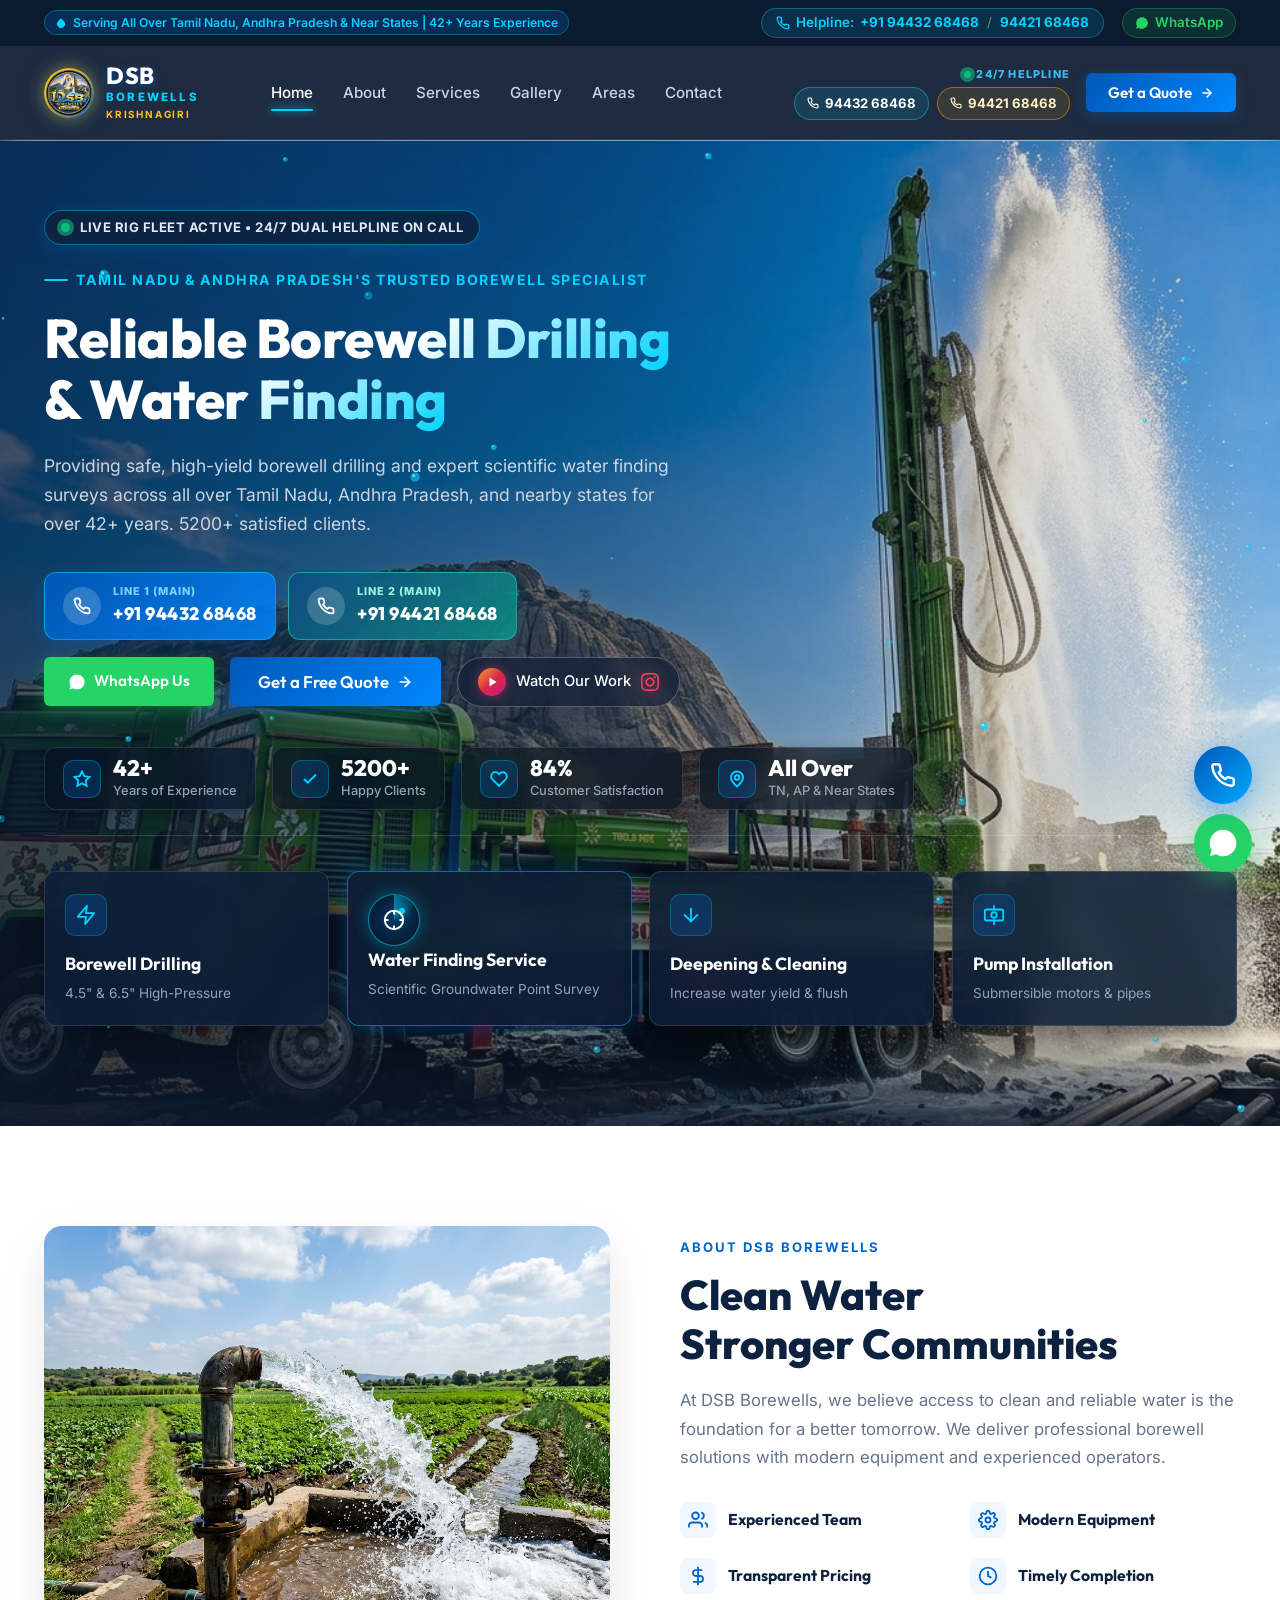
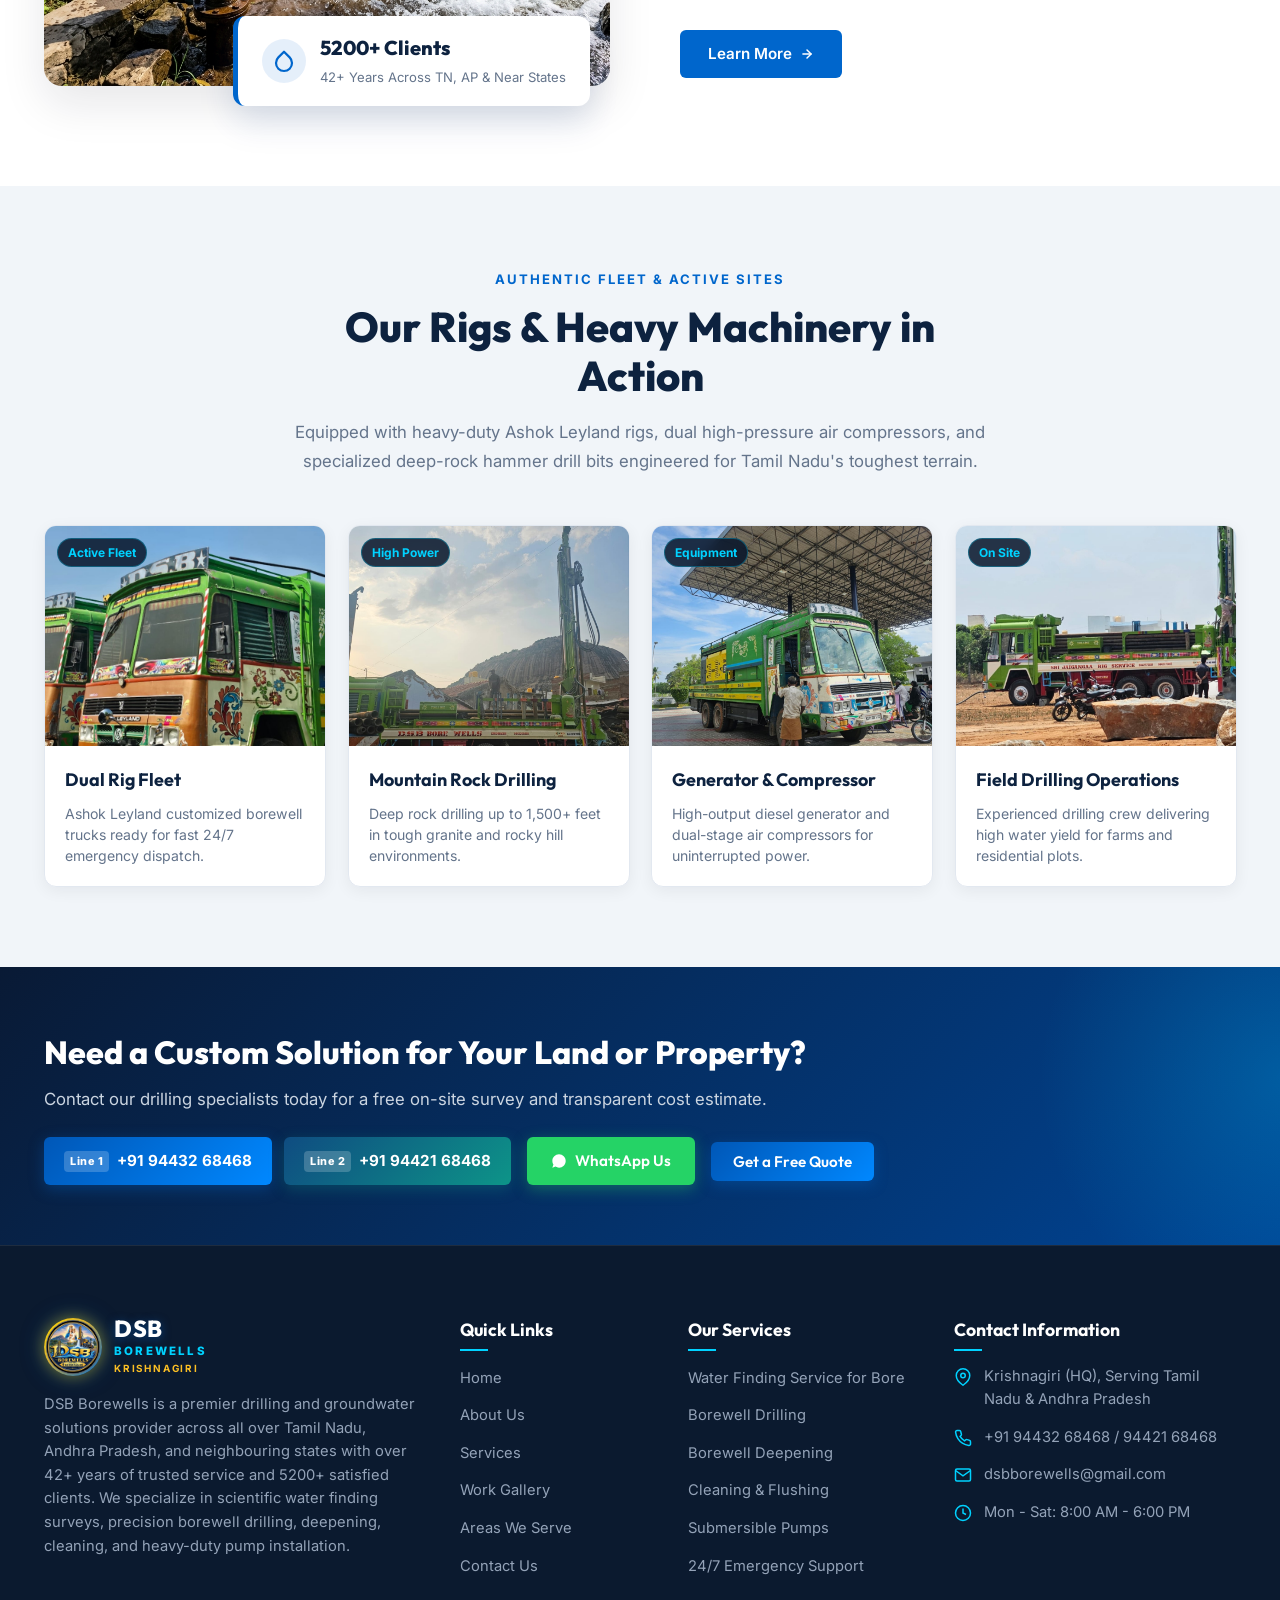
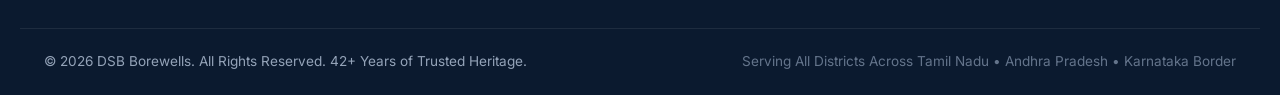
==== commit f799ee02: "Add Instagram icon and link to Watch Our Work button" ====
--- a/index.html
+++ b/index.html
@@ -180,14 +180,17 @@
               <polyline points="12 5 19 12 12 19"></polyline>
             </svg>
           </button>
-          <button class="btn-outline-play open-video-modal">
-            <span class="play-circle">
+          <a href="https://www.instagram.com/" target="_blank" rel="noopener noreferrer" class="btn-outline-play btn-insta-work" title="Watch Our Work on Instagram">
+            <span class="play-circle insta-play-circle">
               <svg viewBox="0 0 24 24">
                 <polygon points="5 3 19 12 5 21 5 3"></polygon>
               </svg>
             </span>
-            Watch Our Work
-          </button>
+            <span>Watch Our Work</span>
+            <svg class="insta-inline-icon" width="18" height="18" viewBox="0 0 24 24" fill="currentColor">
+              <path d="M12 2.163c3.204 0 3.584.012 4.85.07 3.252.148 4.771 1.691 4.919 4.919.058 1.265.069 1.645.069 4.849 0 3.205-.012 3.584-.069 4.849-.149 3.225-1.664 4.771-4.919 4.919-1.266.058-1.644.07-4.85.07-3.204 0-3.584-.012-4.849-.07-3.26-.149-4.771-1.699-4.919-4.92-.058-1.265-.07-1.644-.07-4.849 0-3.204.013-3.583.07-4.849.149-3.227 1.664-4.771 4.919-4.919 1.266-.057 1.645-.069 4.849-.069zm0-2.163c-3.259 0-3.667.014-4.947.072-4.358.2-6.78 2.618-6.98 6.98-.059 1.281-.073 1.689-.073 4.948 0 3.259.014 3.668.072 4.948.2 4.358 2.618 6.78 6.98 6.98 1.281.058 1.689.072 4.948.072 3.259 0 3.668-.014 4.948-.072 4.354-.2 6.782-2.618 6.979-6.98.059-1.28.073-1.689.073-4.948 0-3.259-.014-3.667-.072-4.947-.196-4.354-2.617-6.78-6.979-6.98-1.281-.059-1.69-.073-4.949-.073zm0 5.838c-3.403 0-6.162 2.759-6.162 6.162s2.759 6.163 6.162 6.163 6.162-2.759 6.162-6.163c0-3.403-2.759-6.162-6.162-6.162zm0 10.162c-2.209 0-4-1.79-4-4 0-2.209 1.791-4 4-4s4 1.791 4 4c0 2.21-1.791 4-4 4zm6.406-11.845c-.796 0-1.441.645-1.441 1.44s.645 1.44 1.441 1.44c.795 0 1.439-.645 1.439-1.44s-.644-1.44-1.439-1.44z"/>
+            </svg>
+          </a>
         </div>
       </div>
 
--- a/css/style.css
+++ b/css/style.css
@@ -711,6 +711,37 @@
   margin-left: 2px;
 }
 
+/* Instagram Work Button Enhancement */
+.btn-insta-work {
+  text-decoration: none;
+  border-color: rgba(255, 255, 255, 0.25);
+  background: rgba(14, 30, 56, 0.65);
+}
+
+.btn-insta-work:hover {
+  background: rgba(225, 48, 108, 0.16);
+  border-color: rgba(225, 48, 108, 0.65);
+  box-shadow: 0 4px 20px rgba(225, 48, 108, 0.35);
+  color: #ffffff;
+}
+
+.insta-play-circle {
+  background: linear-gradient(135deg, #f09433 0%, #e6683c 25%, #dc2743 50%, #cc2366 75%, #bc1888 100%);
+  box-shadow: 0 0 12px rgba(225, 48, 108, 0.55);
+}
+
+.insta-inline-icon {
+  color: #f43f5e;
+  filter: drop-shadow(0 0 8px rgba(244, 63, 94, 0.6));
+  transition: transform 0.3s cubic-bezier(0.34, 1.56, 0.64, 1);
+  flex-shrink: 0;
+}
+
+.btn-insta-work:hover .insta-inline-icon {
+  transform: scale(1.22) rotate(6deg);
+  color: #fb7185;
+}
+
 /* Mobile Toggle */
 .mobile-toggle {
   display: none;
